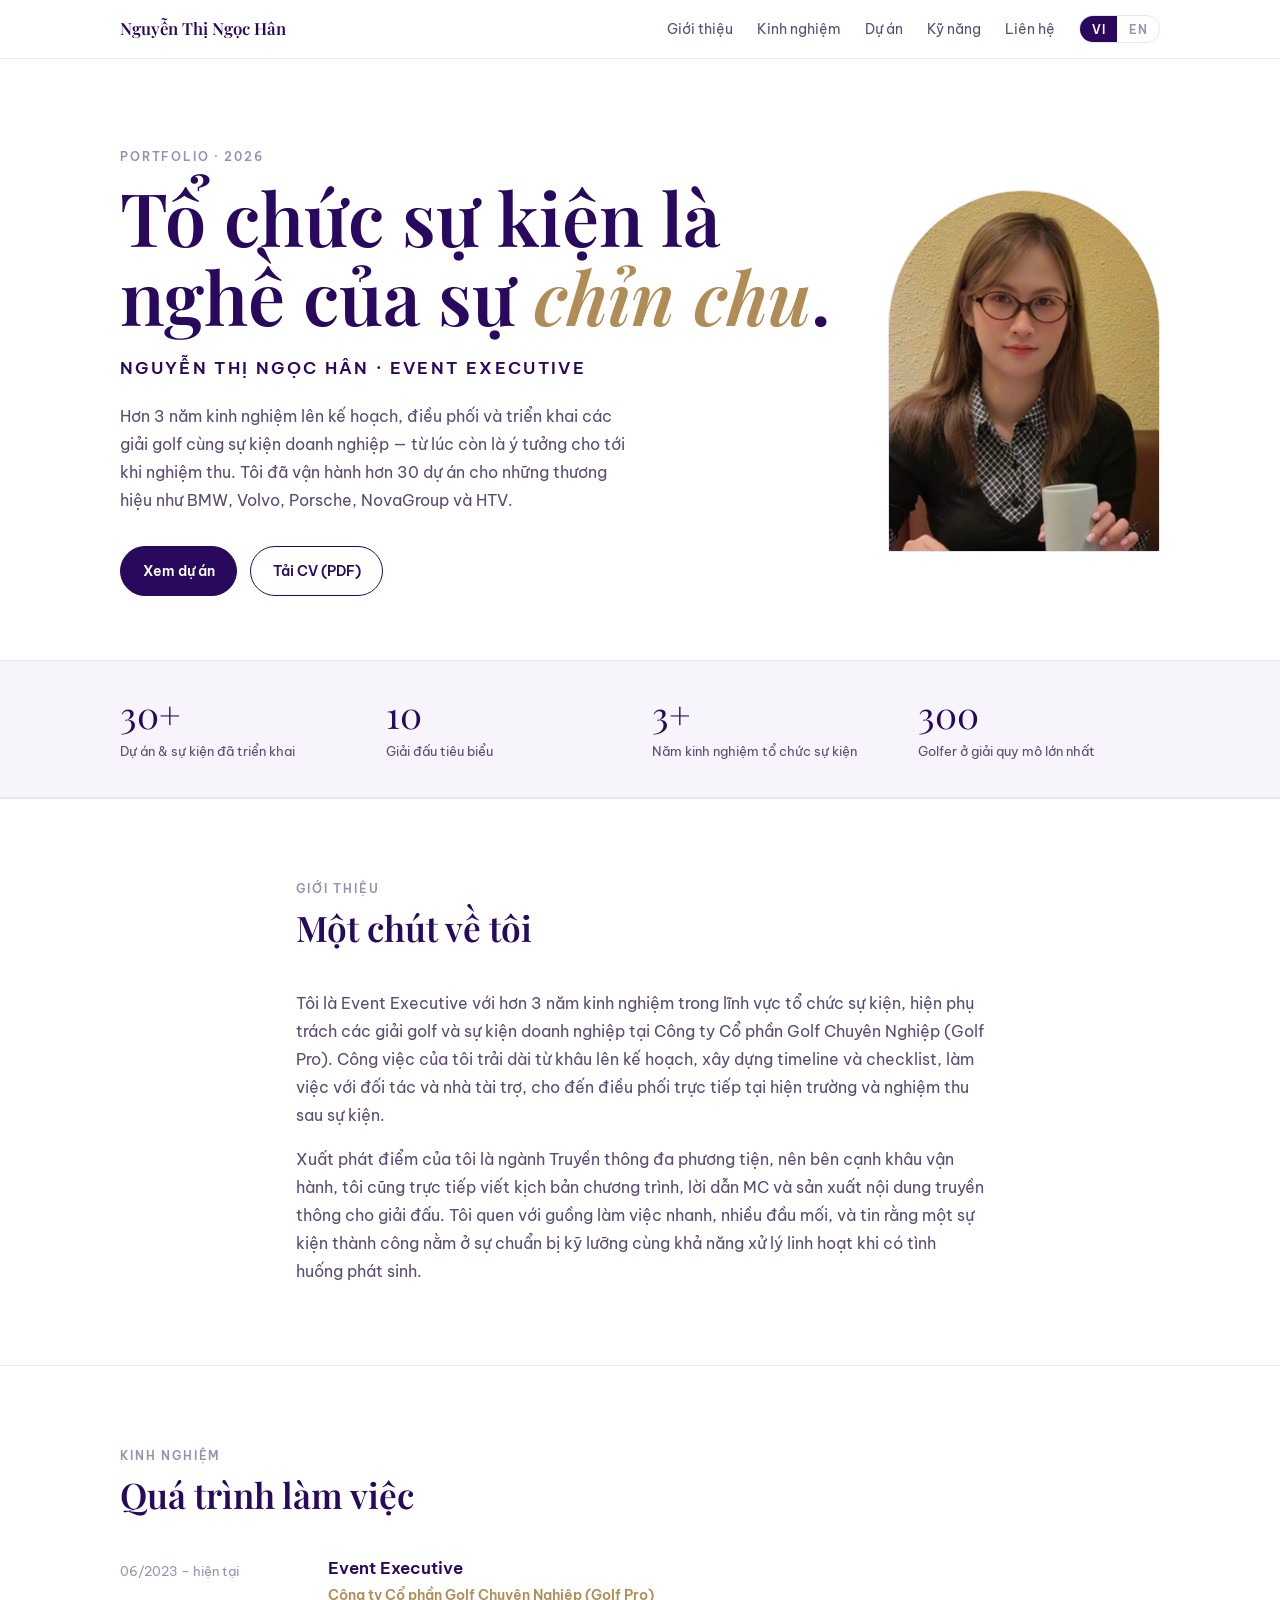
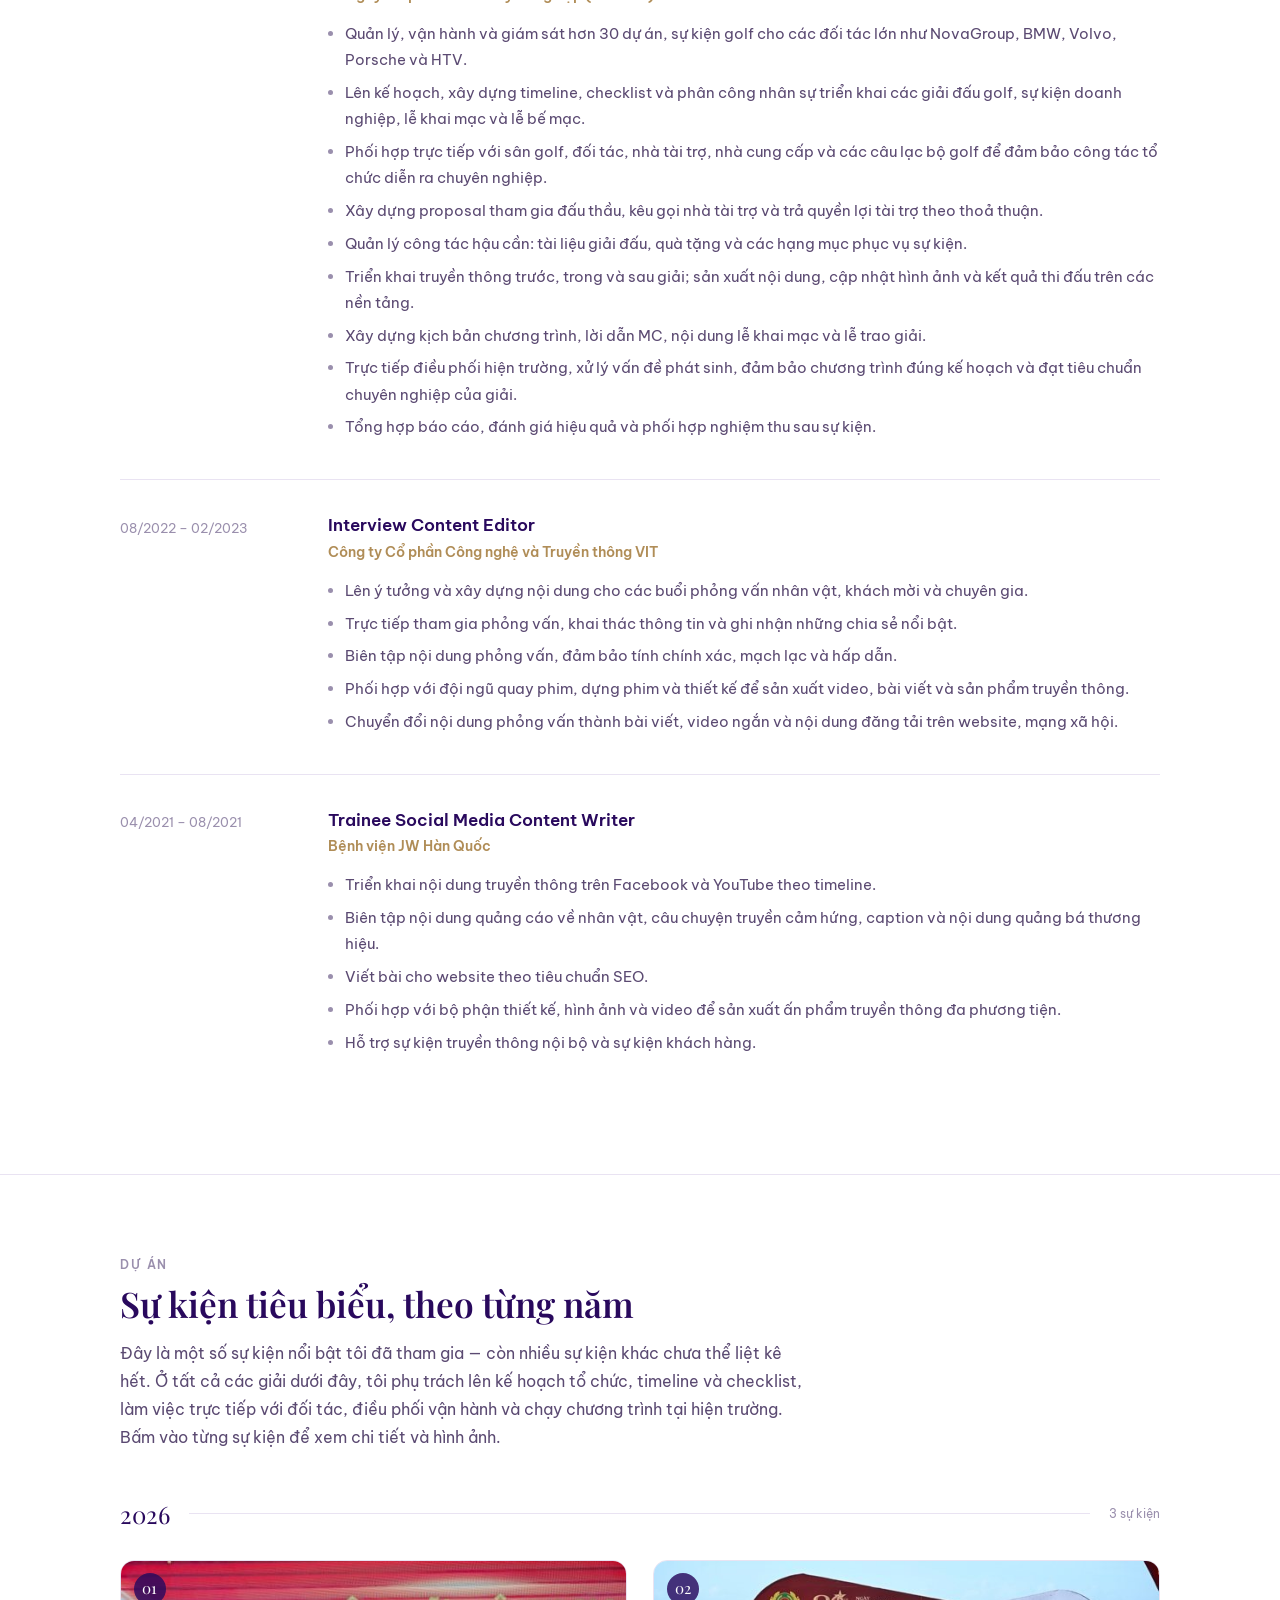
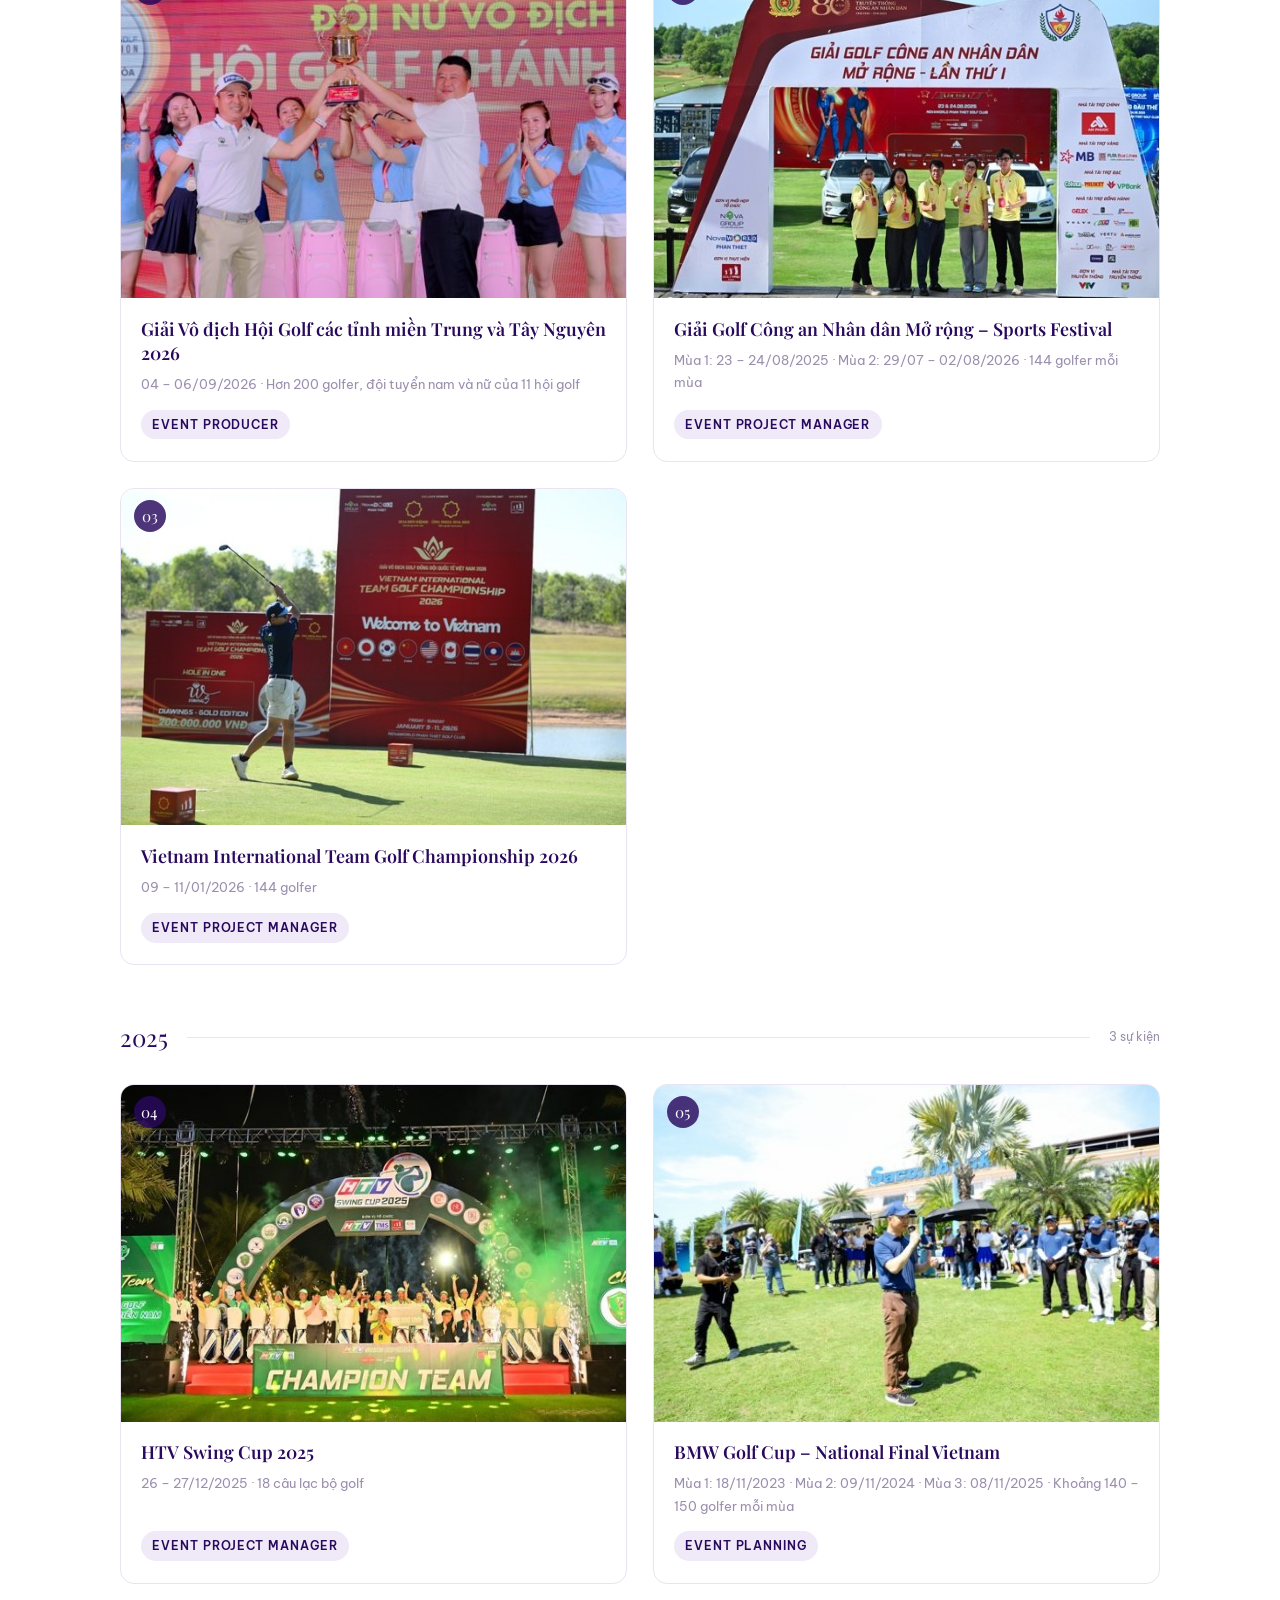
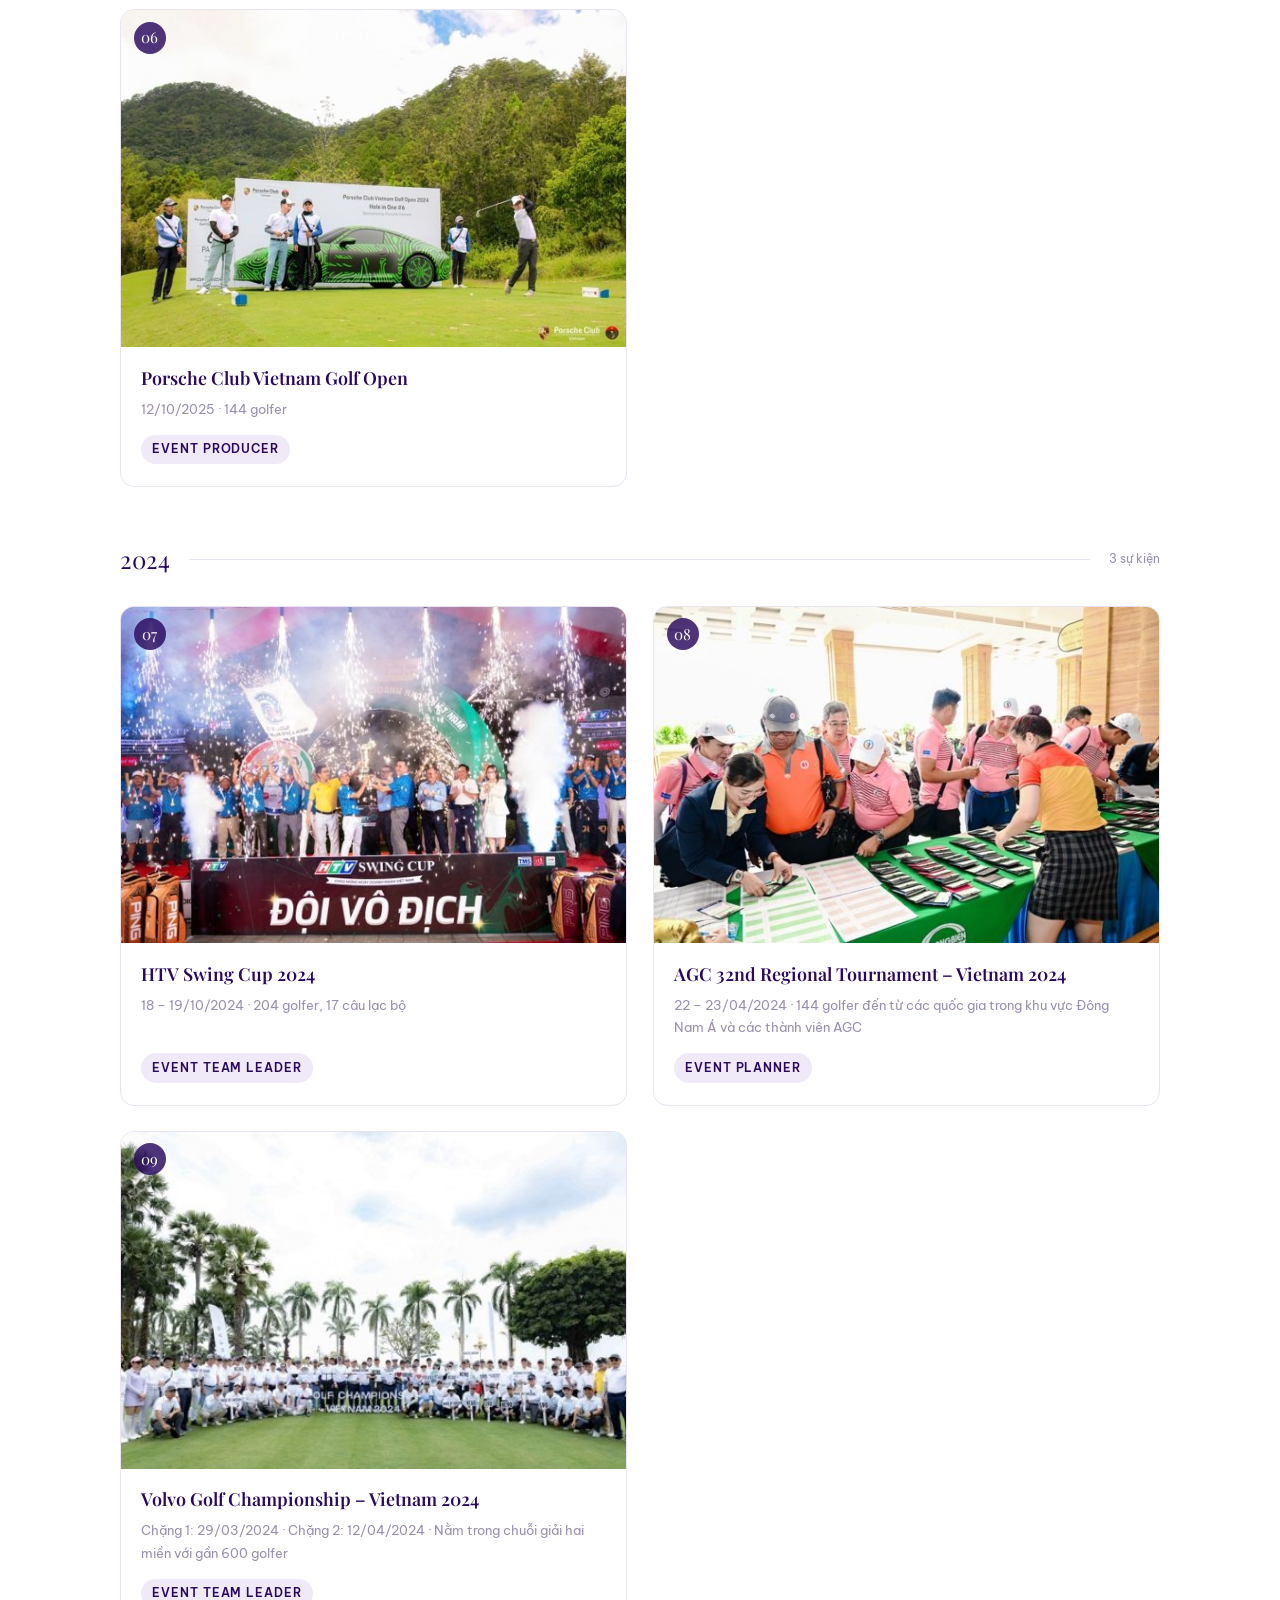
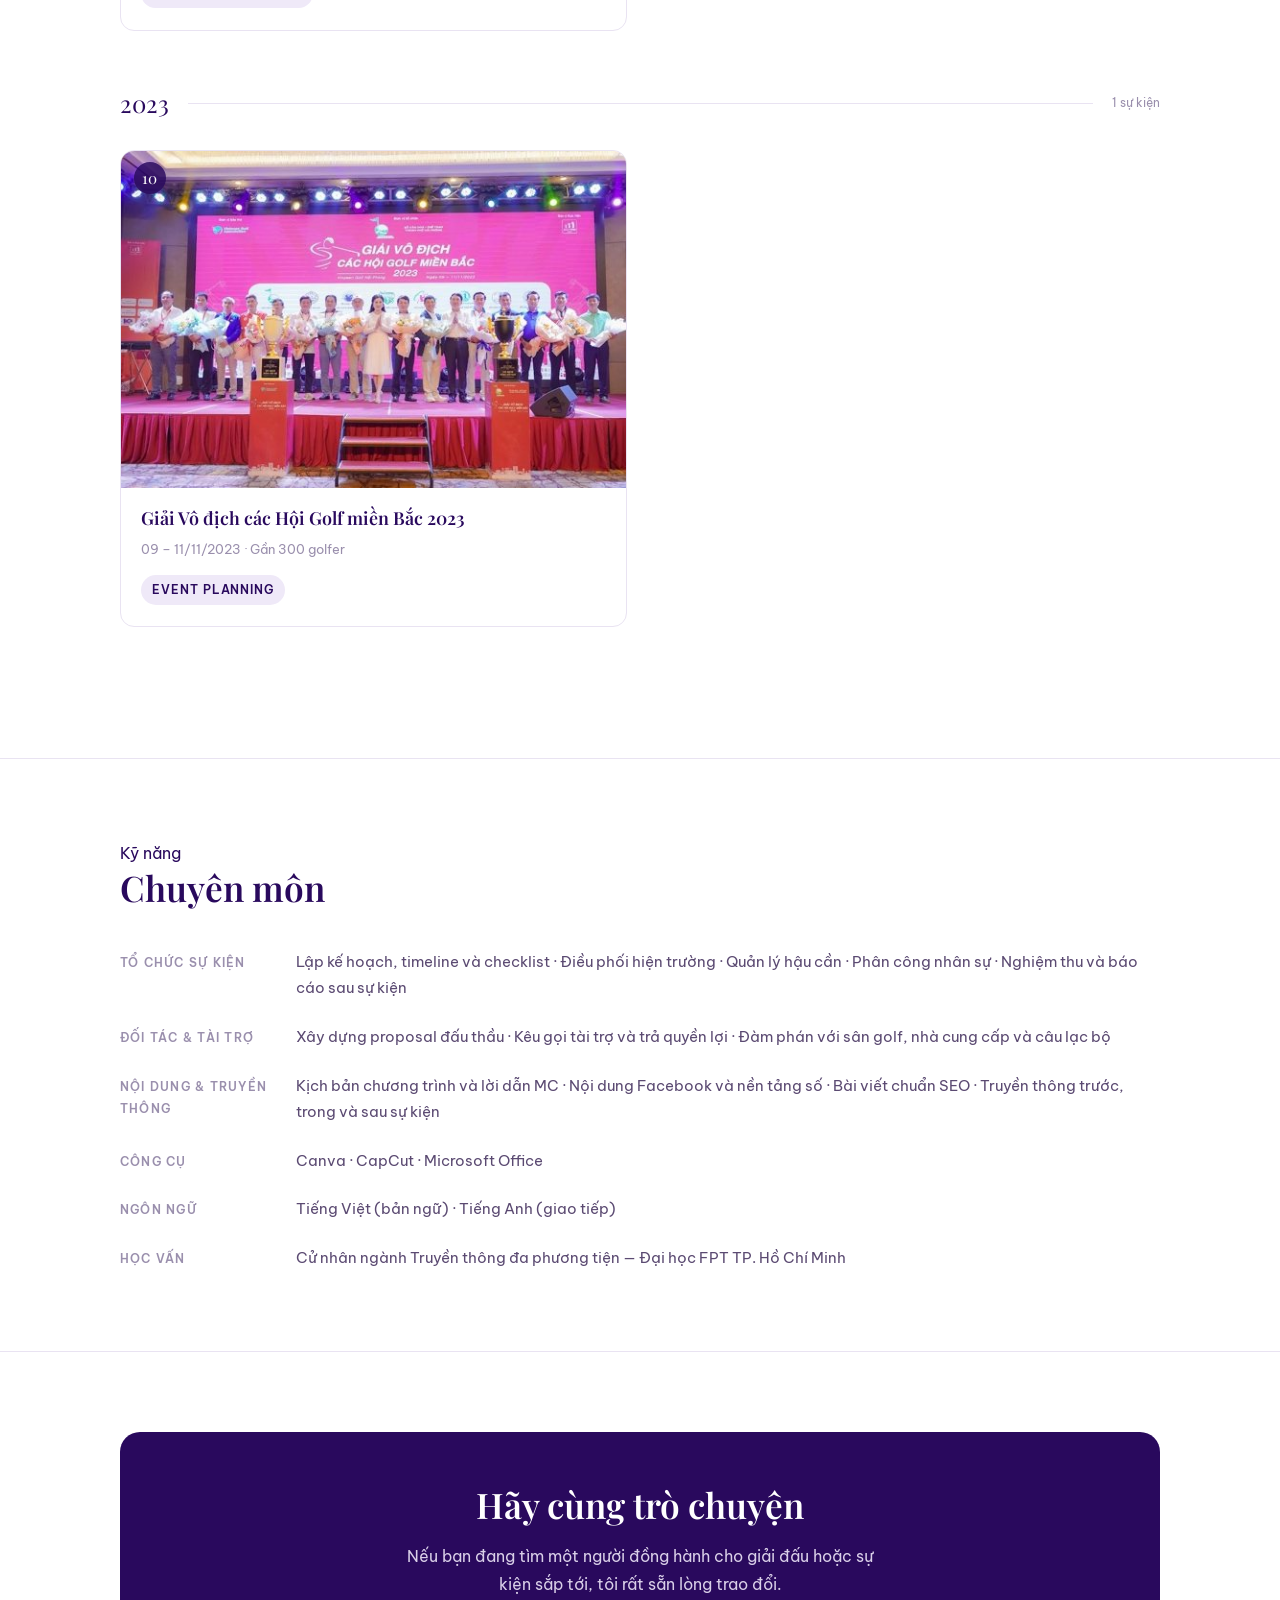
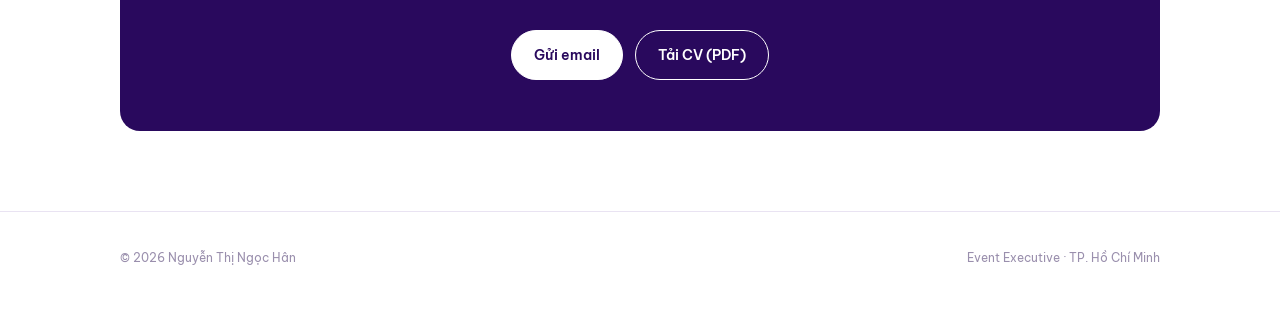
==== index.html @ 5581a959 "Add portfolio" ====
<!DOCTYPE html>
<html lang="vi">
<head>
  <meta charset="UTF-8">
  <meta name="viewport" content="width=device-width, initial-scale=1.0">
  <title>Nguyễn Thị Ngọc Hân — Event Executive</title>
  <meta name="description" content="Portfolio của Nguyễn Thị Ngọc Hân — Event Executive với hơn 3 năm kinh nghiệm tổ chức giải golf và sự kiện doanh nghiệp cho BMW, Volvo, Porsche, NovaGroup và HTV.">
  <link rel="icon" type="image/svg+xml" href="assets/img/favicon.svg">
  <link rel="preconnect" href="https://fonts.googleapis.com">
  <link rel="preconnect" href="https://fonts.gstatic.com" crossorigin>
  <link href="https://fonts.googleapis.com/css2?family=Playfair+Display:ital,wght@0,500;0,600;0,700;1,500&family=Be+Vietnam+Pro:wght@400;500;600&display=swap" rel="stylesheet">
  <link rel="stylesheet" href="assets/css/style.css">
</head>
<body data-title-vi="Nguyễn Thị Ngọc Hân — Event Executive" data-title-en="Nguyễn Thị Ngọc Hân — Event Executive"
      data-desc-vi="Portfolio của Nguyễn Thị Ngọc Hân — Event Executive với hơn 3 năm kinh nghiệm tổ chức giải golf và sự kiện doanh nghiệp cho BMW, Volvo, Porsche, NovaGroup và HTV." data-desc-en="Portfolio of Nguyen Thi Ngoc Han — an Event Executive with 3+ years delivering golf tournaments and corporate events for BMW, Volvo, Porsche, NovaGroup and HTV.">

  <nav class="nav">
    <div class="nav-inner">
      <a class="nav-name" href="index.html">Nguyễn Thị Ngọc Hân</a>
      <div class="nav-right">
        <div class="nav-links">
          <a href="index.html#about" data-vi="Giới thiệu" data-en="About">Giới thiệu</a>
          <a href="index.html#experience" data-vi="Kinh nghiệm" data-en="Experience">Kinh nghiệm</a>
          <a href="index.html#projects" data-vi="Dự án" data-en="Projects">Dự án</a>
          <a href="index.html#skills" data-vi="Kỹ năng" data-en="Skills">Kỹ năng</a>
          <a href="index.html#contact" data-vi="Liên hệ" data-en="Contact">Liên hệ</a>
        </div>
        <div class="lang" role="group" aria-label="Ngôn ngữ / Language">
          <button data-lang="vi" aria-pressed="true">VI</button>
          <button data-lang="en" aria-pressed="false">EN</button>
        </div>
      </div>
    </div>
  </nav>

  <header class="hero">
    <div class="wrap hero-grid">
      <div>
        <p class="kicker reveal" data-vi="Portfolio · 2026" data-en="Portfolio · 2026">Portfolio · 2026</p>
        <h1 class="reveal" data-vi="Tổ chức sự kiện là&lt;br&gt;nghề của sự &lt;em&gt;chỉn chu&lt;/em&gt;." data-en="Events are a craft of&lt;br&gt;relentless &lt;em&gt;precision&lt;/em&gt;.">Tổ chức sự kiện là<br>nghề của sự <em>chỉn chu</em>.</h1>
        <p class="role reveal" data-vi="Nguyễn Thị Ngọc Hân · Event Executive" data-en="Nguyen Thi Ngoc Han · Event Executive">Nguyễn Thị Ngọc Hân · Event Executive</p>
        <p class="intro reveal" data-vi="Hơn 3 năm kinh nghiệm lên kế hoạch, điều phối và triển khai các giải golf cùng sự kiện doanh nghiệp — từ lúc còn là ý tưởng cho tới khi nghiệm thu. Tôi đã vận hành hơn 30 dự án cho những thương hiệu như BMW, Volvo, Porsche, NovaGroup và HTV." data-en="More than three years planning, coordinating and delivering golf tournaments and corporate events — from first concept through to final sign-off. I have run 30+ projects for brands including BMW, Volvo, Porsche, NovaGroup and HTV.">Hơn 3 năm kinh nghiệm lên kế hoạch, điều phối và triển khai các giải golf cùng sự kiện doanh nghiệp — từ lúc còn là ý tưởng cho tới khi nghiệm thu. Tôi đã vận hành hơn 30 dự án cho những thương hiệu như BMW, Volvo, Porsche, NovaGroup và HTV.</p>
        <div class="hero-cta reveal">
          <a class="btn btn-solid" data-vi="Xem dự án" data-en="View projects" href="#projects">Xem dự án</a>
          <a class="btn btn-ghost" data-vi="Tải CV (PDF)" data-en="Download CV (PDF)" href="assets/CV_Nguyen_Thi_Ngoc_Han.pdf">Tải CV (PDF)</a>
        </div>
      </div>
      <div class="portrait reveal">
        <img src="assets/img/portrait.jpg" alt="Nguyễn Thị Ngọc Hân" width="540" height="720">
      </div>
    </div>
  </header>

  <section class="stats">
    <div class="stats-inner">
      <div class="stat">
        <div class="n">30+</div>
        <div class="l" data-vi="Dự án &amp; sự kiện đã triển khai" data-en="Projects &amp; events delivered">Dự án & sự kiện đã triển khai</div>
      </div>
      <div class="stat">
        <div class="n">10</div>
        <div class="l" data-vi="Giải đấu tiêu biểu" data-en="Flagship tournaments">Giải đấu tiêu biểu</div>
      </div>
      <div class="stat">
        <div class="n">3+</div>
        <div class="l" data-vi="Năm kinh nghiệm tổ chức sự kiện" data-en="Years in event management">Năm kinh nghiệm tổ chức sự kiện</div>
      </div>
      <div class="stat">
        <div class="n">300</div>
        <div class="l" data-vi="Golfer ở giải quy mô lớn nhất" data-en="Golfers at the largest tournament">Golfer ở giải quy mô lớn nhất</div>
      </div>
    </div>
  </section>

  <section class="section" id="about">
    <div class="wrap wrap-text">
      <p class="kicker" data-vi="Giới thiệu" data-en="About">Giới thiệu</p>
      <h2 data-vi="Một chút về tôi" data-en="A little about me">Một chút về tôi</h2>
      <p data-vi="Tôi là Event Executive với hơn 3 năm kinh nghiệm trong lĩnh vực tổ chức sự kiện, hiện phụ trách các giải golf và sự kiện doanh nghiệp tại Công ty Cổ phần Golf Chuyên Nghiệp (Golf Pro). Công việc của tôi trải dài từ khâu lên kế hoạch, xây dựng timeline và checklist, làm việc với đối tác và nhà tài trợ, cho đến điều phối trực tiếp tại hiện trường và nghiệm thu sau sự kiện." data-en="I am an Event Executive with over three years in event management, currently responsible for golf tournaments and corporate events at Professional Golf JSC (Golf Pro). My work runs from planning, timelines and checklists, through partner and sponsor management, to hands-on coordination on site and post-event sign-off." style="color:var(--ink-2); margin-bottom:1rem;">Tôi là Event Executive với hơn 3 năm kinh nghiệm trong lĩnh vực tổ chức sự kiện, hiện phụ trách các giải golf và sự kiện doanh nghiệp tại Công ty Cổ phần Golf Chuyên Nghiệp (Golf Pro). Công việc của tôi trải dài từ khâu lên kế hoạch, xây dựng timeline và checklist, làm việc với đối tác và nhà tài trợ, cho đến điều phối trực tiếp tại hiện trường và nghiệm thu sau sự kiện.</p>
      <p data-vi="Xuất phát điểm của tôi là ngành Truyền thông đa phương tiện, nên bên cạnh khâu vận hành, tôi cũng trực tiếp viết kịch bản chương trình, lời dẫn MC và sản xuất nội dung truyền thông cho giải đấu. Tôi quen với guồng làm việc nhanh, nhiều đầu mối, và tin rằng một sự kiện thành công nằm ở sự chuẩn bị kỹ lưỡng cùng khả năng xử lý linh hoạt khi có tình huống phát sinh." data-en="I come from a multimedia communications background, so alongside operations I also write run-of-show scripts and MC cues, and produce the tournament’s communications content. I am used to fast-moving work with many moving parts, and I believe a successful event rests on thorough preparation paired with calm, flexible problem-solving when something changes." style="color:var(--ink-2);">Xuất phát điểm của tôi là ngành Truyền thông đa phương tiện, nên bên cạnh khâu vận hành, tôi cũng trực tiếp viết kịch bản chương trình, lời dẫn MC và sản xuất nội dung truyền thông cho giải đấu. Tôi quen với guồng làm việc nhanh, nhiều đầu mối, và tin rằng một sự kiện thành công nằm ở sự chuẩn bị kỹ lưỡng cùng khả năng xử lý linh hoạt khi có tình huống phát sinh.</p>
    </div>
  </section>

  <section class="section" id="experience">
    <div class="wrap">
      <p class="kicker" data-vi="Kinh nghiệm" data-en="Experience">Kinh nghiệm</p>
      <h2 data-vi="Quá trình làm việc" data-en="Where I have worked">Quá trình làm việc</h2>
      <div class="jobs">
      <div class="job reveal">
        <div class="when" data-vi="06/2023 – hiện tại" data-en="Jun 2023 – Present">06/2023 – hiện tại</div>
        <div>
          <h3 data-vi="Event Executive" data-en="Event Executive">Event Executive</h3>
          <p class="org" data-vi="Công ty Cổ phần Golf Chuyên Nghiệp (Golf Pro)" data-en="Professional Golf JSC (Golf Pro)">Công ty Cổ phần Golf Chuyên Nghiệp (Golf Pro)</p>
          <ul>
      <li data-vi="Quản lý, vận hành và giám sát hơn 30 dự án, sự kiện golf cho các đối tác lớn như NovaGroup, BMW, Volvo, Porsche và HTV." data-en="Managed and supervised 30+ golf projects and events for major partners including NovaGroup, BMW, Volvo, Porsche and HTV.">Quản lý, vận hành và giám sát hơn 30 dự án, sự kiện golf cho các đối tác lớn như NovaGroup, BMW, Volvo, Porsche và HTV.</li>
      <li data-vi="Lên kế hoạch, xây dựng timeline, checklist và phân công nhân sự triển khai các giải đấu golf, sự kiện doanh nghiệp, lễ khai mạc và lễ bế mạc." data-en="Planned tournaments, corporate events and opening/closing ceremonies — building timelines, checklists and crew assignments.">Lên kế hoạch, xây dựng timeline, checklist và phân công nhân sự triển khai các giải đấu golf, sự kiện doanh nghiệp, lễ khai mạc và lễ bế mạc.</li>
      <li data-vi="Phối hợp trực tiếp với sân golf, đối tác, nhà tài trợ, nhà cung cấp và các câu lạc bộ golf để đảm bảo công tác tổ chức diễn ra chuyên nghiệp." data-en="Worked hand in hand with golf courses, partners, sponsors, suppliers and golf clubs to keep delivery professional throughout.">Phối hợp trực tiếp với sân golf, đối tác, nhà tài trợ, nhà cung cấp và các câu lạc bộ golf để đảm bảo công tác tổ chức diễn ra chuyên nghiệp.</li>
      <li data-vi="Xây dựng proposal tham gia đấu thầu, kêu gọi nhà tài trợ và trả quyền lợi tài trợ theo thoả thuận." data-en="Wrote bid proposals, secured sponsors and delivered the agreed sponsorship benefits.">Xây dựng proposal tham gia đấu thầu, kêu gọi nhà tài trợ và trả quyền lợi tài trợ theo thoả thuận.</li>
      <li data-vi="Quản lý công tác hậu cần: tài liệu giải đấu, quà tặng và các hạng mục phục vụ sự kiện." data-en="Ran event logistics: tournament collateral, gifts and all on-site service items.">Quản lý công tác hậu cần: tài liệu giải đấu, quà tặng và các hạng mục phục vụ sự kiện.</li>
      <li data-vi="Triển khai truyền thông trước, trong và sau giải; sản xuất nội dung, cập nhật hình ảnh và kết quả thi đấu trên các nền tảng." data-en="Delivered communications before, during and after each tournament — producing content and publishing photos and results across platforms.">Triển khai truyền thông trước, trong và sau giải; sản xuất nội dung, cập nhật hình ảnh và kết quả thi đấu trên các nền tảng.</li>
      <li data-vi="Xây dựng kịch bản chương trình, lời dẫn MC, nội dung lễ khai mạc và lễ trao giải." data-en="Wrote run-of-show scripts, MC cue sheets and the content for opening and awards ceremonies.">Xây dựng kịch bản chương trình, lời dẫn MC, nội dung lễ khai mạc và lễ trao giải.</li>
      <li data-vi="Trực tiếp điều phối hiện trường, xử lý vấn đề phát sinh, đảm bảo chương trình đúng kế hoạch và đạt tiêu chuẩn chuyên nghiệp của giải." data-en="Coordinated on site, resolved issues as they arose and kept each programme on plan and on standard.">Trực tiếp điều phối hiện trường, xử lý vấn đề phát sinh, đảm bảo chương trình đúng kế hoạch và đạt tiêu chuẩn chuyên nghiệp của giải.</li>
      <li data-vi="Tổng hợp báo cáo, đánh giá hiệu quả và phối hợp nghiệm thu sau sự kiện." data-en="Compiled reports, evaluated performance and handled post-event sign-off.">Tổng hợp báo cáo, đánh giá hiệu quả và phối hợp nghiệm thu sau sự kiện.</li>
    </ul>
        </div>
      </div>
      <div class="job reveal">
        <div class="when" data-vi="08/2022 – 02/2023" data-en="Aug 2022 – Feb 2023">08/2022 – 02/2023</div>
        <div>
          <h3 data-vi="Interview Content Editor" data-en="Interview Content Editor">Interview Content Editor</h3>
          <p class="org" data-vi="Công ty Cổ phần Công nghệ và Truyền thông VIT" data-en="VIT Technology &amp; Media JSC">Công ty Cổ phần Công nghệ và Truyền thông VIT</p>
          <ul>
      <li data-vi="Lên ý tưởng và xây dựng nội dung cho các buổi phỏng vấn nhân vật, khách mời và chuyên gia." data-en="Developed concepts and content for interviews with guests, experts and featured figures.">Lên ý tưởng và xây dựng nội dung cho các buổi phỏng vấn nhân vật, khách mời và chuyên gia.</li>
      <li data-vi="Trực tiếp tham gia phỏng vấn, khai thác thông tin và ghi nhận những chia sẻ nổi bật." data-en="Conducted interviews, drew out the story and captured the strongest material.">Trực tiếp tham gia phỏng vấn, khai thác thông tin và ghi nhận những chia sẻ nổi bật.</li>
      <li data-vi="Biên tập nội dung phỏng vấn, đảm bảo tính chính xác, mạch lạc và hấp dẫn." data-en="Edited interview content for accuracy, flow and engagement.">Biên tập nội dung phỏng vấn, đảm bảo tính chính xác, mạch lạc và hấp dẫn.</li>
      <li data-vi="Phối hợp với đội ngũ quay phim, dựng phim và thiết kế để sản xuất video, bài viết và sản phẩm truyền thông." data-en="Partnered with the film, edit and design teams to produce videos, articles and media assets.">Phối hợp với đội ngũ quay phim, dựng phim và thiết kế để sản xuất video, bài viết và sản phẩm truyền thông.</li>
      <li data-vi="Chuyển đổi nội dung phỏng vấn thành bài viết, video ngắn và nội dung đăng tải trên website, mạng xã hội." data-en="Turned interviews into articles, short-form video and content for the website and social channels.">Chuyển đổi nội dung phỏng vấn thành bài viết, video ngắn và nội dung đăng tải trên website, mạng xã hội.</li>
    </ul>
        </div>
      </div>
      <div class="job reveal">
        <div class="when" data-vi="04/2021 – 08/2021" data-en="Apr 2021 – Aug 2021">04/2021 – 08/2021</div>
        <div>
          <h3 data-vi="Trainee Social Media Content Writer" data-en="Trainee Social Media Content Writer">Trainee Social Media Content Writer</h3>
          <p class="org" data-vi="Bệnh viện JW Hàn Quốc" data-en="JW Korea Hospital">Bệnh viện JW Hàn Quốc</p>
          <ul>
      <li data-vi="Triển khai nội dung truyền thông trên Facebook và YouTube theo timeline." data-en="Published communications content on Facebook and YouTube to schedule.">Triển khai nội dung truyền thông trên Facebook và YouTube theo timeline.</li>
      <li data-vi="Biên tập nội dung quảng cáo về nhân vật, câu chuyện truyền cảm hứng, caption và nội dung quảng bá thương hiệu." data-en="Wrote advertising copy, inspirational stories, captions and brand content.">Biên tập nội dung quảng cáo về nhân vật, câu chuyện truyền cảm hứng, caption và nội dung quảng bá thương hiệu.</li>
      <li data-vi="Viết bài cho website theo tiêu chuẩn SEO." data-en="Produced SEO-standard articles for the website.">Viết bài cho website theo tiêu chuẩn SEO.</li>
      <li data-vi="Phối hợp với bộ phận thiết kế, hình ảnh và video để sản xuất ấn phẩm truyền thông đa phương tiện." data-en="Worked with design, photo and video teams on multimedia publications.">Phối hợp với bộ phận thiết kế, hình ảnh và video để sản xuất ấn phẩm truyền thông đa phương tiện.</li>
      <li data-vi="Hỗ trợ sự kiện truyền thông nội bộ và sự kiện khách hàng." data-en="Supported internal communications events and customer events.">Hỗ trợ sự kiện truyền thông nội bộ và sự kiện khách hàng.</li>
    </ul>
        </div>
      </div>
      </div>
    </div>
  </section>

  <section class="section" id="projects">
    <div class="wrap">
      <p class="kicker" data-vi="Dự án" data-en="Projects">Dự án</p>
      <h2 data-vi="Sự kiện tiêu biểu, theo từng năm" data-en="Selected events, year by year">Sự kiện tiêu biểu, theo từng năm</h2>
      <p data-vi="Đây là một số sự kiện nổi bật tôi đã tham gia — còn nhiều sự kiện khác chưa thể liệt kê hết. Ở tất cả các giải dưới đây, tôi phụ trách lên kế hoạch tổ chức, timeline và checklist, làm việc trực tiếp với đối tác, điều phối vận hành và chạy chương trình tại hiện trường. Bấm vào từng sự kiện để xem chi tiết và hình ảnh." data-en="These are some of the events I am proudest of — there are many more I could not fit here. On every tournament below I was responsible for the organising plan, timeline and checklist, direct partner liaison, operational coordination and running the show on site. Click any event for details and photos." style="color:var(--ink-2); max-width:62ch; margin:-1.6rem 0 2.6rem;">Đây là một số sự kiện nổi bật tôi đã tham gia — còn nhiều sự kiện khác chưa thể liệt kê hết. Ở tất cả các giải dưới đây, tôi phụ trách lên kế hoạch tổ chức, timeline và checklist, làm việc trực tiếp với đối tác, điều phối vận hành và chạy chương trình tại hiện trường. Bấm vào từng sự kiện để xem chi tiết và hình ảnh.</p>
      <div class="year-block reveal">
        <div class="year-head">
          <span class="y">2026</span>
          <span class="rule"></span>
          <span class="c" data-vi="3 sự kiện" data-en="3 events">3 sự kiện</span>
        </div>
        <div class="cards">
        <a class="card" href="projects/hoi-golf-mien-trung-tay-nguyen-2026.html">
          <div class="card-img">
            <span class="card-num">01</span>
            <img src="assets/img/events/hoi-golf-mien-trung-tay-nguyen-2026/01.jpg" alt="Giải Vô địch Hội Golf các tỉnh miền Trung và Tây Nguyên 2026" loading="lazy" width="1200" height="800">
          </div>
          <div class="card-body">
            <h3 data-vi="Giải Vô địch Hội Golf các tỉnh miền Trung và Tây Nguyên 2026" data-en="Central &amp; Central Highlands Golf Association Championship 2026">Giải Vô địch Hội Golf các tỉnh miền Trung và Tây Nguyên 2026</h3>
            <p class="card-meta" data-vi="04 – 06/09/2026 · Hơn 200 golfer, đội tuyển nam và nữ của 11 hội golf" data-en="4 – 6 Sep 2026 · 200+ golfers, men’s and women’s teams from 11 associations">04 – 06/09/2026 · Hơn 200 golfer, đội tuyển nam và nữ của 11 hội golf</p>
            <span class="card-role" data-vi="Event Producer" data-en="Event Producer">Event Producer</span>
          </div>
        </a>
        <a class="card" href="projects/cand-sports-festival.html">
          <div class="card-img">
            <span class="card-num">02</span>
            <img src="assets/img/events/cand-sports-festival/01.jpg" alt="Giải Golf Công an Nhân dân Mở rộng – Sports Festival" loading="lazy" width="1200" height="800">
          </div>
          <div class="card-body">
            <h3 data-vi="Giải Golf Công an Nhân dân Mở rộng – Sports Festival" data-en="People’s Public Security Open Golf Tournament – Sports Festival">Giải Golf Công an Nhân dân Mở rộng – Sports Festival</h3>
            <p class="card-meta" data-vi="Mùa 1: 23 – 24/08/2025 · Mùa 2: 29/07 – 02/08/2026 · 144 golfer mỗi mùa" data-en="Edition 1: 23 – 24 Aug 2025 · Edition 2: 29 Jul – 2 Aug 2026 · 144 golfers per edition">Mùa 1: 23 – 24/08/2025 · Mùa 2: 29/07 – 02/08/2026 · 144 golfer mỗi mùa</p>
            <span class="card-role" data-vi="Event Project Manager" data-en="Event Project Manager">Event Project Manager</span>
          </div>
        </a>
        <a class="card" href="projects/vn-international-team-2026.html">
          <div class="card-img">
            <span class="card-num">03</span>
            <img src="assets/img/events/vn-international-team-2026/01.jpg" alt="Vietnam International Team Golf Championship 2026" loading="lazy" width="1200" height="800">
          </div>
          <div class="card-body">
            <h3 data-vi="Vietnam International Team Golf Championship 2026" data-en="Vietnam International Team Golf Championship 2026">Vietnam International Team Golf Championship 2026</h3>
            <p class="card-meta" data-vi="09 – 11/01/2026 · 144 golfer" data-en="9 – 11 Jan 2026 · 144 golfers">09 – 11/01/2026 · 144 golfer</p>
            <span class="card-role" data-vi="Event Project Manager" data-en="Event Project Manager">Event Project Manager</span>
          </div>
        </a>
        </div>
      </div>
      <div class="year-block reveal">
        <div class="year-head">
          <span class="y">2025</span>
          <span class="rule"></span>
          <span class="c" data-vi="3 sự kiện" data-en="3 events">3 sự kiện</span>
        </div>
        <div class="cards">
        <a class="card" href="projects/htv-swing-cup-2025.html">
          <div class="card-img">
            <span class="card-num">04</span>
            <img src="assets/img/events/htv-swing-cup-2025/01.jpg" alt="HTV Swing Cup 2025" loading="lazy" width="1200" height="800">
          </div>
          <div class="card-body">
            <h3 data-vi="HTV Swing Cup 2025" data-en="HTV Swing Cup 2025">HTV Swing Cup 2025</h3>
            <p class="card-meta" data-vi="26 – 27/12/2025 · 18 câu lạc bộ golf" data-en="26 – 27 Dec 2025 · 18 golf clubs">26 – 27/12/2025 · 18 câu lạc bộ golf</p>
            <span class="card-role" data-vi="Event Project Manager" data-en="Event Project Manager">Event Project Manager</span>
          </div>
        </a>
        <a class="card" href="projects/bmw-golf-cup.html">
          <div class="card-img">
            <span class="card-num">05</span>
            <img src="assets/img/events/bmw-golf-cup/01.jpg" alt="BMW Golf Cup – National Final Vietnam" loading="lazy" width="1200" height="800">
          </div>
          <div class="card-body">
            <h3 data-vi="BMW Golf Cup – National Final Vietnam" data-en="BMW Golf Cup – National Final Vietnam">BMW Golf Cup – National Final Vietnam</h3>
            <p class="card-meta" data-vi="Mùa 1: 18/11/2023 · Mùa 2: 09/11/2024 · Mùa 3: 08/11/2025 · Khoảng 140 – 150 golfer mỗi mùa" data-en="Edition 1: 18 Nov 2023 · Edition 2: 9 Nov 2024 · Edition 3: 8 Nov 2025 · Approximately 140 – 150 golfers per edition">Mùa 1: 18/11/2023 · Mùa 2: 09/11/2024 · Mùa 3: 08/11/2025 · Khoảng 140 – 150 golfer mỗi mùa</p>
            <span class="card-role" data-vi="Event Planning" data-en="Event Planning">Event Planning</span>
          </div>
        </a>
        <a class="card" href="projects/porsche-club-golf-open.html">
          <div class="card-img">
            <span class="card-num">06</span>
            <img src="assets/img/events/porsche-club-golf-open/01.jpg" alt="Porsche Club Vietnam Golf Open" loading="lazy" width="1200" height="800">
          </div>
          <div class="card-body">
            <h3 data-vi="Porsche Club Vietnam Golf Open" data-en="Porsche Club Vietnam Golf Open">Porsche Club Vietnam Golf Open</h3>
            <p class="card-meta" data-vi="12/10/2025 · 144 golfer" data-en="12 Oct 2025 · 144 golfers">12/10/2025 · 144 golfer</p>
            <span class="card-role" data-vi="Event Producer" data-en="Event Producer">Event Producer</span>
          </div>
        </a>
        </div>
      </div>
      <div class="year-block reveal">
        <div class="year-head">
          <span class="y">2024</span>
          <span class="rule"></span>
          <span class="c" data-vi="3 sự kiện" data-en="3 events">3 sự kiện</span>
        </div>
        <div class="cards">
        <a class="card" href="projects/htv-swing-cup-2024.html">
          <div class="card-img">
            <span class="card-num">07</span>
            <img src="assets/img/events/htv-swing-cup-2024/01.jpg" alt="HTV Swing Cup 2024" loading="lazy" width="1200" height="800">
          </div>
          <div class="card-body">
            <h3 data-vi="HTV Swing Cup 2024" data-en="HTV Swing Cup 2024">HTV Swing Cup 2024</h3>
            <p class="card-meta" data-vi="18 – 19/10/2024 · 204 golfer, 17 câu lạc bộ" data-en="18 – 19 Oct 2024 · 204 golfers from 17 clubs">18 – 19/10/2024 · 204 golfer, 17 câu lạc bộ</p>
            <span class="card-role" data-vi="Event Team Leader" data-en="Event Team Leader">Event Team Leader</span>
          </div>
        </a>
        <a class="card" href="projects/agc-regional-2024.html">
          <div class="card-img">
            <span class="card-num">08</span>
            <img src="assets/img/events/agc-regional-2024/01.jpg" alt="AGC 32nd Regional Tournament – Vietnam 2024" loading="lazy" width="1200" height="800">
          </div>
          <div class="card-body">
            <h3 data-vi="AGC 32nd Regional Tournament – Vietnam 2024" data-en="AGC 32nd Regional Tournament – Vietnam 2024">AGC 32nd Regional Tournament – Vietnam 2024</h3>
            <p class="card-meta" data-vi="22 – 23/04/2024 · 144 golfer đến từ các quốc gia trong khu vực Đông Nam Á và các thành viên AGC" data-en="22 – 23 Apr 2024 · 144 golfers from Southeast Asian countries and AGC members">22 – 23/04/2024 · 144 golfer đến từ các quốc gia trong khu vực Đông Nam Á và các thành viên AGC</p>
            <span class="card-role" data-vi="Event Planner" data-en="Event Planner">Event Planner</span>
          </div>
        </a>
        <a class="card" href="projects/volvo-golf-championship.html">
          <div class="card-img">
            <span class="card-num">09</span>
            <img src="assets/img/events/volvo-golf-championship/01.jpg" alt="Volvo Golf Championship – Vietnam 2024" loading="lazy" width="1200" height="800">
          </div>
          <div class="card-body">
            <h3 data-vi="Volvo Golf Championship – Vietnam 2024" data-en="Volvo Golf Championship – Vietnam 2024">Volvo Golf Championship – Vietnam 2024</h3>
            <p class="card-meta" data-vi="Chặng 1: 29/03/2024 · Chặng 2: 12/04/2024 · Nằm trong chuỗi giải hai miền với gần 600 golfer" data-en="Leg 1: 29 Mar 2024 · Leg 2: 12 Apr 2024 · Part of a two-region series with nearly 600 golfers">Chặng 1: 29/03/2024 · Chặng 2: 12/04/2024 · Nằm trong chuỗi giải hai miền với gần 600 golfer</p>
            <span class="card-role" data-vi="Event Team Leader" data-en="Event Team Leader">Event Team Leader</span>
          </div>
        </a>
        </div>
      </div>
      <div class="year-block reveal">
        <div class="year-head">
          <span class="y">2023</span>
          <span class="rule"></span>
          <span class="c" data-vi="1 sự kiện" data-en="1 event">1 sự kiện</span>
        </div>
        <div class="cards">
        <a class="card" href="projects/vo-dich-hoi-golf-mien-bac.html">
          <div class="card-img">
            <span class="card-num">10</span>
            <img src="assets/img/events/vo-dich-hoi-golf-mien-bac/01.jpg" alt="Giải Vô địch các Hội Golf miền Bắc 2023" loading="lazy" width="1200" height="800">
          </div>
          <div class="card-body">
            <h3 data-vi="Giải Vô địch các Hội Golf miền Bắc 2023" data-en="Northern Golf Associations Championship 2023">Giải Vô địch các Hội Golf miền Bắc 2023</h3>
            <p class="card-meta" data-vi="09 – 11/11/2023 · Gần 300 golfer" data-en="9 – 11 Nov 2023 · Nearly 300 golfers">09 – 11/11/2023 · Gần 300 golfer</p>
            <span class="card-role" data-vi="Event Planning" data-en="Event Planning">Event Planning</span>
          </div>
        </a>
        </div>
      </div>
    </div>
  </section>

  <section class="section" id="skills">
    <div class="wrap">
      <p data-vi="Kỹ năng" data-en="Skills">Kỹ năng</p>
      <h2 data-vi="Chuyên môn" data-en="What I do">Chuyên môn</h2>
      <div class="skill-grid" style="grid-template-columns:1fr;">
        <div class="skill-row reveal">
          <div class="k" data-vi="Tổ chức sự kiện" data-en="Event management">Tổ chức sự kiện</div>
          <div class="v" data-vi="Lập kế hoạch, timeline và checklist · Điều phối hiện trường · Quản lý hậu cần · Phân công nhân sự · Nghiệm thu và báo cáo sau sự kiện" data-en="Planning, timelines and checklists · On-site coordination · Logistics management · Crew assignment · Post-event sign-off and reporting">Lập kế hoạch, timeline và checklist · Điều phối hiện trường · Quản lý hậu cần · Phân công nhân sự · Nghiệm thu và báo cáo sau sự kiện</div>
        </div>
        <div class="skill-row reveal">
          <div class="k" data-vi="Đối tác &amp; tài trợ" data-en="Partnerships &amp; sponsorship">Đối tác & tài trợ</div>
          <div class="v" data-vi="Xây dựng proposal đấu thầu · Kêu gọi tài trợ và trả quyền lợi · Đàm phán với sân golf, nhà cung cấp và câu lạc bộ" data-en="Bid proposals · Sponsor acquisition and benefit delivery · Negotiation with courses, suppliers and clubs">Xây dựng proposal đấu thầu · Kêu gọi tài trợ và trả quyền lợi · Đàm phán với sân golf, nhà cung cấp và câu lạc bộ</div>
        </div>
        <div class="skill-row reveal">
          <div class="k" data-vi="Nội dung &amp; truyền thông" data-en="Content &amp; communications">Nội dung & truyền thông</div>
          <div class="v" data-vi="Kịch bản chương trình và lời dẫn MC · Nội dung Facebook và nền tảng số · Bài viết chuẩn SEO · Truyền thông trước, trong và sau sự kiện" data-en="Run-of-show and MC scripts · Facebook and digital content · SEO writing · Pre-, live- and post-event communications">Kịch bản chương trình và lời dẫn MC · Nội dung Facebook và nền tảng số · Bài viết chuẩn SEO · Truyền thông trước, trong và sau sự kiện</div>
        </div>
        <div class="skill-row reveal">
          <div class="k" data-vi="Công cụ" data-en="Tools">Công cụ</div>
          <div class="v" data-vi="Canva · CapCut · Microsoft Office" data-en="Canva · CapCut · Microsoft Office">Canva · CapCut · Microsoft Office</div>
        </div>
        <div class="skill-row reveal">
          <div class="k" data-vi="Ngôn ngữ" data-en="Languages">Ngôn ngữ</div>
          <div class="v" data-vi="Tiếng Việt (bản ngữ) · Tiếng Anh (giao tiếp)" data-en="Vietnamese (native) · English (working proficiency)">Tiếng Việt (bản ngữ) · Tiếng Anh (giao tiếp)</div>
        </div>
        <div class="skill-row reveal">
          <div class="k" data-vi="Học vấn" data-en="Education">Học vấn</div>
          <div class="v" data-vi="Cử nhân ngành Truyền thông đa phương tiện — Đại học FPT TP. Hồ Chí Minh" data-en="Bachelor of Multimedia Communications — FPT University, Ho Chi Minh City">Cử nhân ngành Truyền thông đa phương tiện — Đại học FPT TP. Hồ Chí Minh</div>
        </div>
      </div>
    </div>
  </section>

  <section class="section" id="contact">
    <div class="wrap">
      <div class="contact-card reveal">
        <h2 data-vi="Hãy cùng trò chuyện" data-en="Let’s talk">Hãy cùng trò chuyện</h2>
        <p data-vi="Nếu bạn đang tìm một người đồng hành cho giải đấu hoặc sự kiện sắp tới, tôi rất sẵn lòng trao đổi." data-en="If you are looking for someone to take on your next tournament or event, I would love to hear from you.">Nếu bạn đang tìm một người đồng hành cho giải đấu hoặc sự kiện sắp tới, tôi rất sẵn lòng trao đổi.</p>
        <div class="contact-actions">
          <a class="btn btn-solid" data-vi="Gửi email" data-en="Send an email" href="mailto:nguyenthingochan1603@gmail.com">Gửi email</a>
          <a class="btn btn-ghost" data-vi="Tải CV (PDF)" data-en="Download CV (PDF)" href="assets/CV_Nguyen_Thi_Ngoc_Han.pdf">Tải CV (PDF)</a>
        </div>
      </div>
    </div>
  </section>

  <footer class="footer">
    <div class="wrap">
      <p>© <span id="year">2026</span> Nguyễn Thị Ngọc Hân</p>
      <p data-vi="Event Executive · TP. Hồ Chí Minh" data-en="Event Executive · Ho Chi Minh City">Event Executive · TP. Hồ Chí Minh</p>
    </div>
  </footer>

  <script src="assets/js/main.js"></script>
</body>
</html>
---- assets/css/style.css ----
/* =============================================================
   Nguyễn Thị Ngọc Hân — Event Executive Portfolio
   HTML + CSS thuần, không cần build. Mọi thứ về giao diện nằm ở file này.
   Bảng màu: tím đậm #29095D trên nền trắng (lấy từ CV của bạn).
   Chữ: Playfair Display (tiêu đề) · Be Vietnam Pro (nội dung)
   ============================================================= */

:root {
  --bg:      #ffffff;
  --ink:     #29095d;   /* tím chủ đạo */
  --ink-2:   #5b4a72;   /* chữ phụ */
  --ink-3:   #9a8fad;   /* chữ mờ / meta */
  --line:    #e9e3f2;   /* đường kẻ mảnh */
  --tint:    #f7f4fc;   /* nền tím rất nhạt */
  --tint-2:  #efe9f8;
  --gold:    #b08d57;   /* điểm nhấn ấm, dùng rất tiết chế */

  --display: "Playfair Display", Georgia, serif;
  --body:    "Be Vietnam Pro", system-ui, -apple-system, sans-serif;

  --w: 68rem;      /* khung nội dung rộng */
  --w-text: 46rem; /* khung chữ hẹp, dễ đọc */
  --pad: 1.5rem;
}

* { box-sizing: border-box; margin: 0; padding: 0; }

html { scroll-behavior: smooth; }
@media (prefers-reduced-motion: reduce) { html { scroll-behavior: auto; } }

body {
  background: var(--bg);
  color: var(--ink);
  font-family: var(--body);
  font-size: 1rem;
  line-height: 1.75;          /* thoáng để dấu tiếng Việt không bị chạm nhau */
  -webkit-font-smoothing: antialiased;
}

.wrap { max-width: var(--w); margin: 0 auto; padding: 0 var(--pad); }
.wrap-text { max-width: var(--w-text); }

a { color: inherit; text-decoration: none; }
p a, li a, .link {
  text-decoration: underline; text-underline-offset: 3px;
  text-decoration-color: var(--ink-3);
  transition: text-decoration-color .15s ease;
}
p a:hover, li a:hover, .link:hover { text-decoration-color: var(--ink); }

:focus-visible { outline: 2px solid var(--ink); outline-offset: 3px; border-radius: 3px; }
::selection { background: var(--ink); color: #fff; }

img { max-width: 100%; height: auto; display: block; }

h1, h2, h3 { font-family: var(--display); font-weight: 600; line-height: 1.22; }

.kicker {
  font-size: .72rem; font-weight: 600;
  letter-spacing: .16em; text-transform: uppercase;
  color: var(--ink-3);
}
.meta { font-size: .8rem; color: var(--ink-3); letter-spacing: .02em; }

/* ---------- thanh điều hướng ---------- */
.nav {
  position: sticky; top: 0; z-index: 50;
  background: rgba(255,255,255,.92);
  backdrop-filter: saturate(140%) blur(10px);
  border-bottom: 1px solid var(--line);
}
.nav-inner {
  max-width: var(--w); margin: 0 auto; padding: .9rem var(--pad);
  display: flex; align-items: center; justify-content: space-between; gap: 1rem;
}
.nav-name { font-family: var(--display); font-weight: 600; font-size: 1.05rem; white-space: nowrap; }
.nav-right { display: flex; align-items: center; gap: 1.5rem; }
.nav-links { display: flex; gap: 1.5rem; }
.nav-links a { font-size: .875rem; color: var(--ink-2); transition: color .15s ease; }
.nav-links a:hover { color: var(--ink); }

/* nút chuyển ngôn ngữ */
.lang {
  display: inline-flex; border: 1px solid var(--line);
  border-radius: 999px; overflow: hidden; background: #fff;
}
.lang button {
  font-family: var(--body); font-size: .72rem; font-weight: 600;
  letter-spacing: .08em; padding: .34rem .72rem;
  background: none; border: 0; color: var(--ink-3); cursor: pointer;
  transition: background .15s ease, color .15s ease;
}
.lang button[aria-pressed="true"] { background: var(--ink); color: #fff; }

/* ---------- hero ---------- */
.hero { padding: 5.5rem 0 4rem; }
.hero-grid {
  display: grid; grid-template-columns: 1fr 17rem; gap: 3.5rem; align-items: center;
}
.hero h1 {
  font-size: clamp(2.7rem, 6.5vw, 4.6rem);
  line-height: 1.08; margin: .6rem 0 1.1rem;
}
.hero h1 em { font-style: italic; color: var(--gold); }
.hero .role {
  font-size: 1.05rem; font-weight: 600; color: var(--ink);
  letter-spacing: .14em; text-transform: uppercase;
}
.hero .intro { color: var(--ink-2); margin-top: 1.2rem; max-width: 46ch; }
.hero-cta { margin-top: 2rem; display: flex; gap: .8rem; flex-wrap: wrap; }

.btn {
  display: inline-block; font-size: .875rem; font-weight: 600;
  padding: .72rem 1.35rem; border-radius: 999px;
  border: 1px solid var(--ink); transition: all .15s ease;
}
.btn-solid { background: var(--ink); color: #fff; }
.btn-solid:hover { background: #3d1480; border-color: #3d1480; }
.btn-ghost { color: var(--ink); }
.btn-ghost:hover { background: var(--tint); }

/* ảnh chân dung trong khung vòm */
.portrait {
  border-radius: 999px 999px 14px 14px;
  overflow: hidden; border: 1px solid var(--line);
  background: var(--tint);
}
.portrait img { width: 100%; aspect-ratio: 3/4; object-fit: cover; }

/* ---------- dải số liệu ---------- */
.stats {
  border-top: 1px solid var(--line); border-bottom: 1px solid var(--line);
  background: var(--tint);
}
.stats-inner {
  max-width: var(--w); margin: 0 auto; padding: 2.2rem var(--pad);
  display: grid; grid-template-columns: repeat(4, 1fr); gap: 1.5rem;
}
.stat .n { font-family: var(--display); font-size: 2.3rem; line-height: 1; color: var(--ink); }
.stat .l { font-size: .8rem; color: var(--ink-2); margin-top: .45rem; }

/* ---------- khối section ---------- */
.section { padding: 5rem 0; border-top: 1px solid var(--line); }
.section:first-of-type { border-top: 0; }
.section > .wrap > .kicker { margin-bottom: .5rem; }
.section h2 { font-size: clamp(1.7rem, 3.2vw, 2.2rem); margin-bottom: 2.4rem; }

/* ---------- kinh nghiệm ---------- */
.job { display: grid; grid-template-columns: 11rem 1fr; gap: 2rem; padding: 2rem 0; border-top: 1px solid var(--line); }
.jobs .job:first-child { border-top: 0; padding-top: 0; }
.job .when { font-size: .82rem; color: var(--ink-3); padding-top: .3rem; }
.job h3 { font-family: var(--body); font-weight: 600; font-size: 1.06rem; line-height: 1.5; }
.job .org { color: var(--gold); font-size: .9rem; font-weight: 600; margin-top: .15rem; }
.job ul { margin: .8rem 0 0 1.05rem; color: var(--ink-2); font-size: .94rem; }
.job li { margin-bottom: .4rem; }
.job li::marker { color: var(--ink-3); }

/* ---------- danh sách dự án ---------- */
.year-block { margin-bottom: 3.2rem; }
.year-head {
  display: flex; align-items: center; gap: 1.2rem;
  margin-bottom: 1.6rem;
}
.year-head .y { font-family: var(--display); font-size: 1.5rem; color: var(--ink); }
.year-head .rule { flex: 1; height: 1px; background: var(--line); }
.year-head .c { font-size: .78rem; color: var(--ink-3); }

.cards { display: grid; grid-template-columns: repeat(2, 1fr); gap: 1.6rem; }
.card {
  display: flex; flex-direction: column;
  border: 1px solid var(--line); border-radius: 14px;
  overflow: hidden; background: #fff;
  transition: border-color .18s ease, transform .18s ease, box-shadow .18s ease;
}
.card:hover {
  border-color: var(--ink); transform: translateY(-3px);
  box-shadow: 0 14px 34px -22px rgba(41,9,93,.5);
}
.card-img { position: relative; background: var(--tint); overflow: hidden; }
.card-img img { width: 100%; aspect-ratio: 3/2; object-fit: cover; transition: transform .4s ease; }
.card:hover .card-img img { transform: scale(1.04); }
.card-num {
  position: absolute; top: .7rem; left: .8rem;
  font-family: var(--display); font-size: .95rem; color: #fff;
  background: rgba(41,9,93,.82); border-radius: 999px;
  width: 2rem; height: 2rem; display: grid; place-items: center;
}
.card-body { padding: 1.15rem 1.25rem 1.35rem; display: flex; flex-direction: column; flex: 1; }
.card h3 { font-size: 1.12rem; line-height: 1.35; }
.card .card-meta { margin-top: .5rem; margin-bottom: .9rem; font-size: .8rem; color: var(--ink-3); }
.card .card-role {
  align-self: flex-start; margin-top: auto;
  font-size: .72rem; font-weight: 600; letter-spacing: .08em; text-transform: uppercase;
  color: var(--ink); background: var(--tint-2);
  padding: .3rem .7rem; border-radius: 999px;
}

/* ---------- kỹ năng ---------- */
.skill-grid { display: grid; grid-template-columns: repeat(2, 1fr); gap: 1.4rem 2.5rem; }
.skill-row { display: grid; grid-template-columns: 10rem 1fr; gap: 1rem; align-items: start; }
.skill-row .k { font-size: .78rem; font-weight: 600; letter-spacing: .1em; text-transform: uppercase; color: var(--ink-3); padding-top: .2rem; }
.skill-row .v { color: var(--ink-2); font-size: .94rem; }

/* ---------- liên hệ ---------- */
.contact-card {
  background: var(--ink); color: #fff; border-radius: 20px;
  padding: 3.2rem 2.6rem; text-align: center;
}
.contact-card h2 { color: #fff; margin-bottom: 1rem; }
.contact-card p { color: #d9cfe8; max-width: 44ch; margin: 0 auto 2rem; }
.contact-card .btn { border-color: #fff; }
.contact-card .btn-solid { background: #fff; color: var(--ink); }
.contact-card .btn-solid:hover { background: #ece5f6; }
.contact-card .btn-ghost { color: #fff; }
.contact-card .btn-ghost:hover { background: rgba(255,255,255,.12); }
.contact-actions { display: flex; gap: .8rem; justify-content: center; flex-wrap: wrap; }

/* ---------- chân trang ---------- */
.footer { border-top: 1px solid var(--line); padding: 2.2rem 0 3rem; }
.footer .wrap { display: flex; justify-content: space-between; gap: 1rem; flex-wrap: wrap; }
.footer p { font-size: .78rem; color: var(--ink-3); }

/* =============================================================
   Trang chi tiết sự kiện
   ============================================================= */
.crumb { padding: 2rem 0 0; }
.crumb a { font-size: .82rem; color: var(--ink-2); }
.crumb a:hover { color: var(--ink); }

.ev-head { padding: 2rem 0 2.4rem; }
.ev-head h1 { font-size: clamp(1.9rem, 4.4vw, 3rem); margin: .6rem 0 1rem; }
.ev-head .dek { color: var(--ink-2); max-width: 58ch; }

.ev-cover { border-radius: 16px; overflow: hidden; border: 1px solid var(--line); margin-bottom: 2.6rem; }
.ev-cover img { width: 100%; aspect-ratio: 16/9; object-fit: cover; }

.facts {
  background: var(--tint); border: 1px solid var(--line); border-radius: 16px;
  padding: 1.8rem 2rem; margin-bottom: 2.6rem;
  display: grid; grid-template-columns: repeat(2, 1fr); gap: 1.4rem 2.5rem;
}
.fact .k { font-size: .72rem; font-weight: 600; letter-spacing: .1em; text-transform: uppercase; color: var(--ink-3); }
.fact .v { margin-top: .3rem; font-size: .95rem; color: var(--ink); }
.fact.full { grid-column: 1 / -1; }

.ev-body h2 { font-size: 1.3rem; margin: 2.4rem 0 1rem; }
.ev-body p { color: var(--ink-2); margin-bottom: 1rem; max-width: 62ch; }
.ev-body ul { margin: 0 0 1rem 1.1rem; color: var(--ink-2); max-width: 62ch; }
.ev-body li { margin-bottom: .45rem; }
.ev-body li::marker { color: var(--ink-3); }

/* thư viện ảnh */
.gallery { display: grid; grid-template-columns: repeat(3, 1fr); gap: .8rem; margin-top: 1.2rem; }
.gallery button {
  padding: 0; border: 1px solid var(--line); border-radius: 10px; overflow: hidden;
  background: var(--tint); cursor: zoom-in; display: block;
  transition: border-color .15s ease, transform .15s ease;
}
.gallery button:hover { border-color: var(--ink); transform: translateY(-2px); }
.gallery img { width: 100%; aspect-ratio: 3/2; object-fit: cover; }

/* lightbox */
.lb {
  position: fixed; inset: 0; z-index: 100;
  background: rgba(24,6,52,.94);
  display: none; align-items: center; justify-content: center;
  padding: 3.5rem 1.2rem;
}
.lb[open-state="1"] { display: flex; }
.lb img { max-width: min(96vw, 1100px); max-height: 86vh; width: auto; border-radius: 10px; }
.lb-btn {
  position: absolute; background: rgba(255,255,255,.14); color: #fff;
  border: 0; border-radius: 999px; width: 2.9rem; height: 2.9rem;
  font-size: 1.3rem; cursor: pointer; display: grid; place-items: center;
  transition: background .15s ease;
}
.lb-btn:hover { background: rgba(255,255,255,.3); }
.lb-close { top: 1.1rem; right: 1.1rem; }
.lb-prev { left: 1.1rem; top: 50%; transform: translateY(-50%); }
.lb-next { right: 1.1rem; top: 50%; transform: translateY(-50%); }
.lb-count { position: absolute; bottom: 1.3rem; left: 50%; transform: translateX(-50%); color: #d9cfe8; font-size: .8rem; }

/* điều hướng trước / sau */
.pager { display: flex; justify-content: space-between; gap: 1rem; border-top: 1px solid var(--line); margin-top: 3.5rem; padding-top: 1.6rem; }
.pager a { font-size: .85rem; color: var(--ink-2); max-width: 45%; }
.pager a:hover { color: var(--ink); }
.pager .spacer { flex: 1; }

/* ---------- hiệu ứng xuất hiện ---------- */
.reveal { opacity: 0; transform: translateY(16px); transition: opacity .55s ease, transform .55s ease; }
.reveal.in { opacity: 1; transform: none; }
@media (prefers-reduced-motion: reduce) { .reveal { opacity: 1; transform: none; transition: none; } }

/* ---------- màn hình nhỏ ---------- */
@media (max-width: 62rem) {
  .hero-grid { grid-template-columns: 1fr 13rem; gap: 2.2rem; }
  .skill-grid { grid-template-columns: 1fr; }
}
@media (max-width: 48rem) {
  .nav-links { display: none; }
  .hero { padding: 3.2rem 0 2.6rem; }
  .hero-grid { grid-template-columns: 1fr; gap: 2rem; }
  .portrait { max-width: 13rem; }
  .stats-inner { grid-template-columns: repeat(2, 1fr); gap: 1.6rem; }
  .section { padding: 3.4rem 0; }
  .job { grid-template-columns: 1fr; gap: .4rem; }
  .job .when { padding-top: 0; }
  .cards { grid-template-columns: 1fr; }
  .facts { grid-template-columns: 1fr; padding: 1.4rem 1.4rem; }
  .gallery { grid-template-columns: repeat(2, 1fr); }
  .skill-row { grid-template-columns: 1fr; gap: .2rem; }
  .contact-card { padding: 2.4rem 1.4rem; }
}
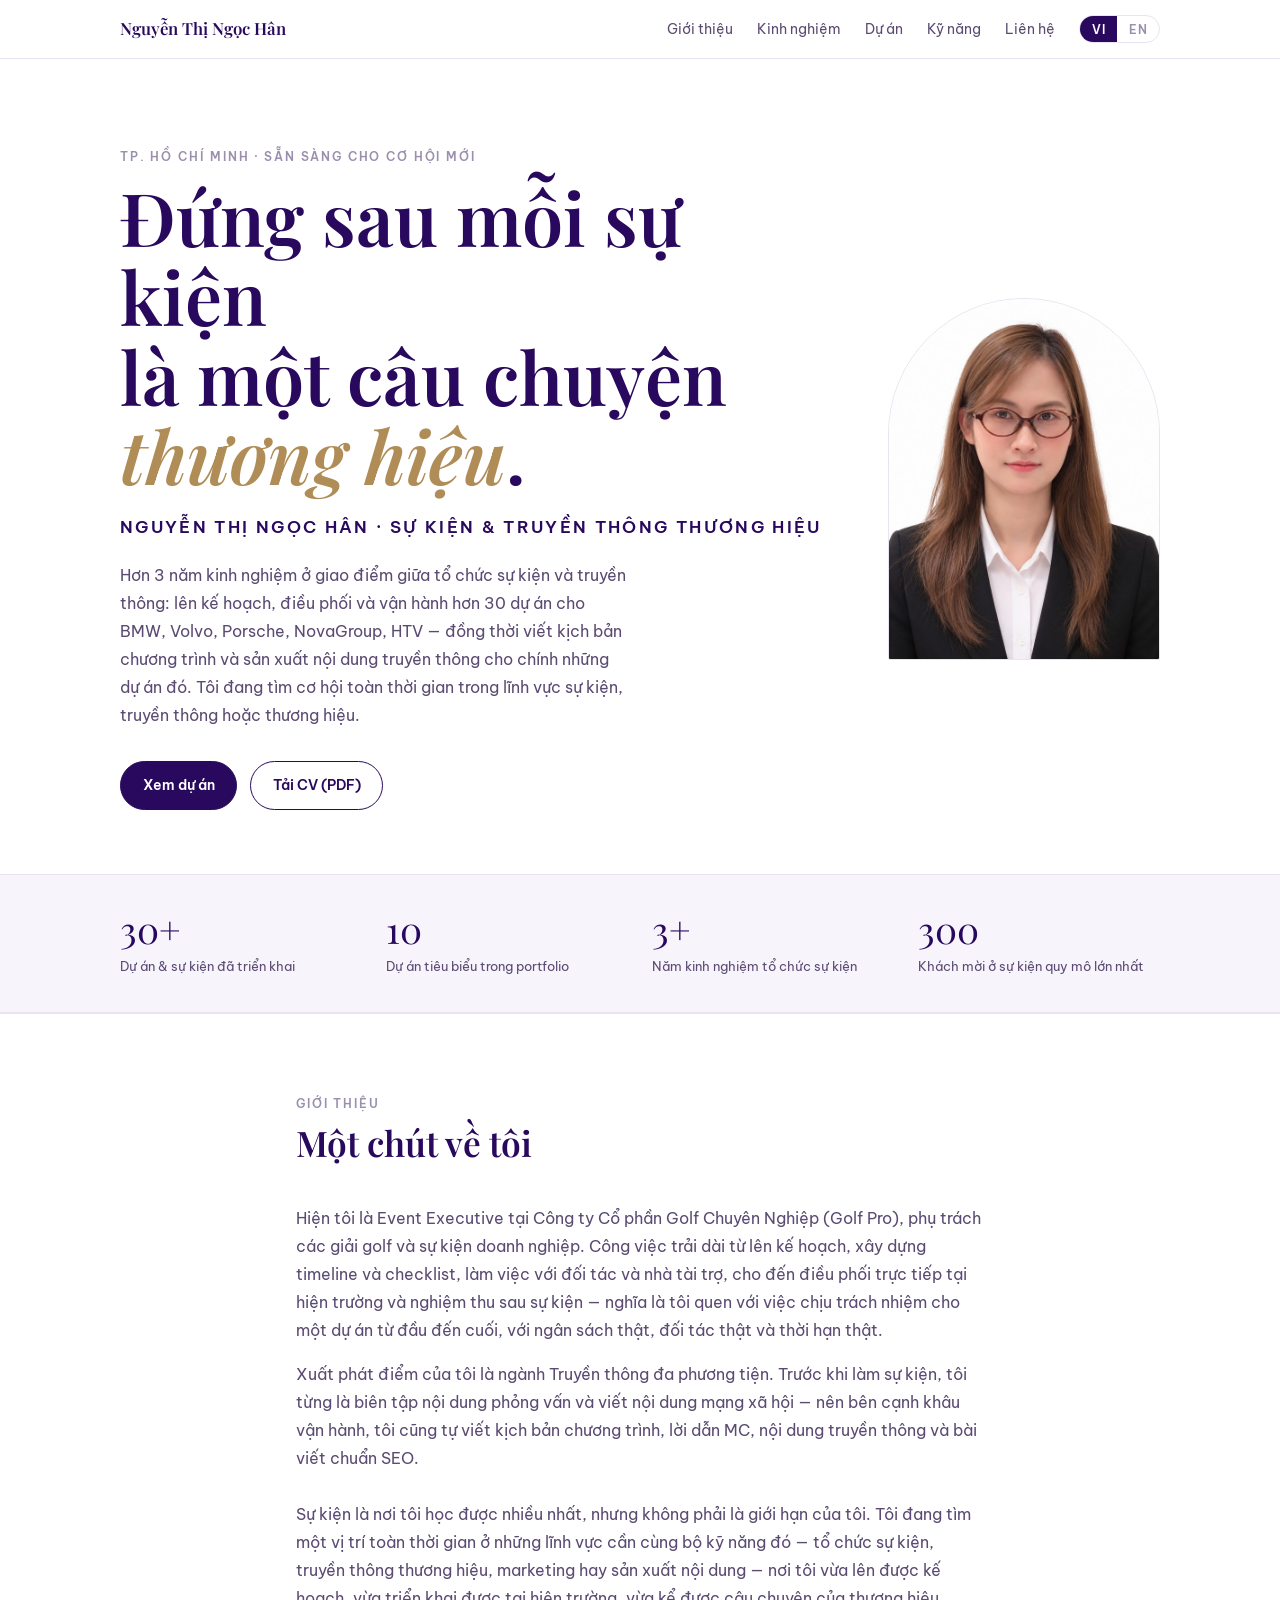
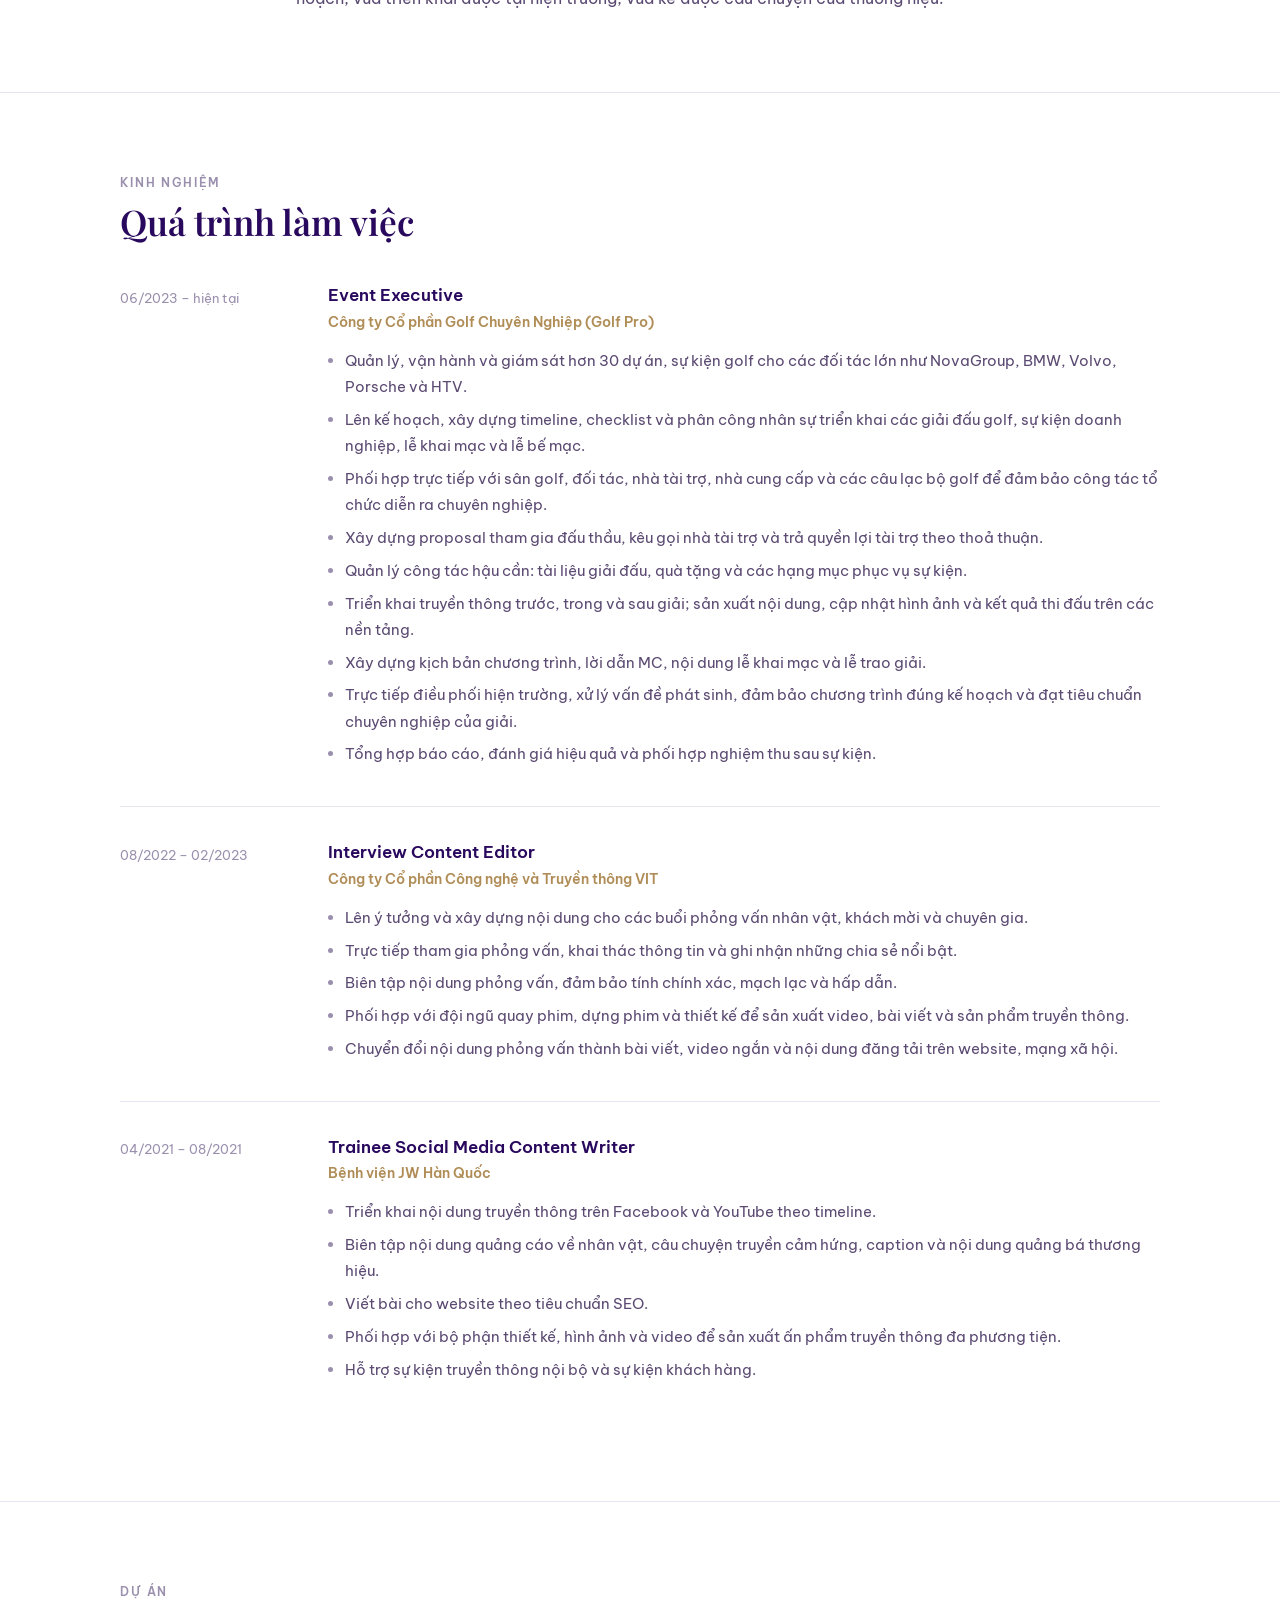
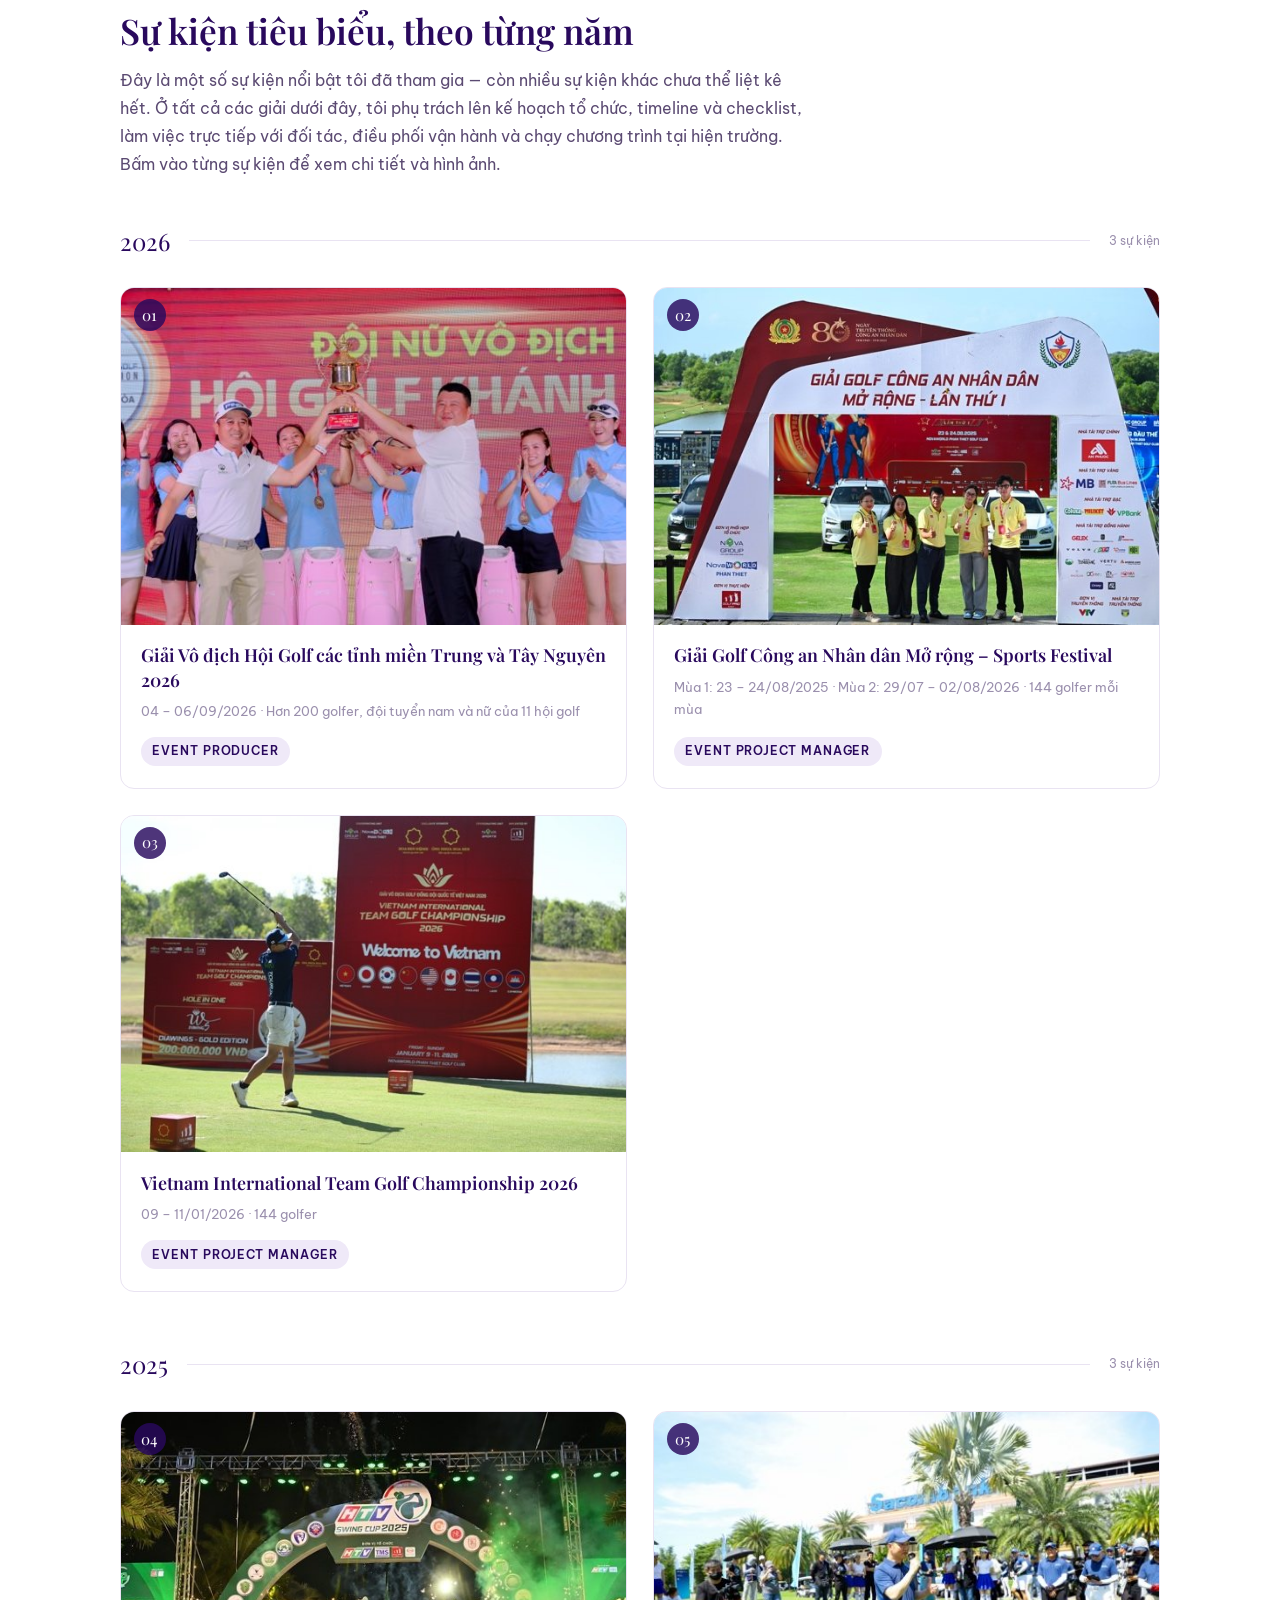
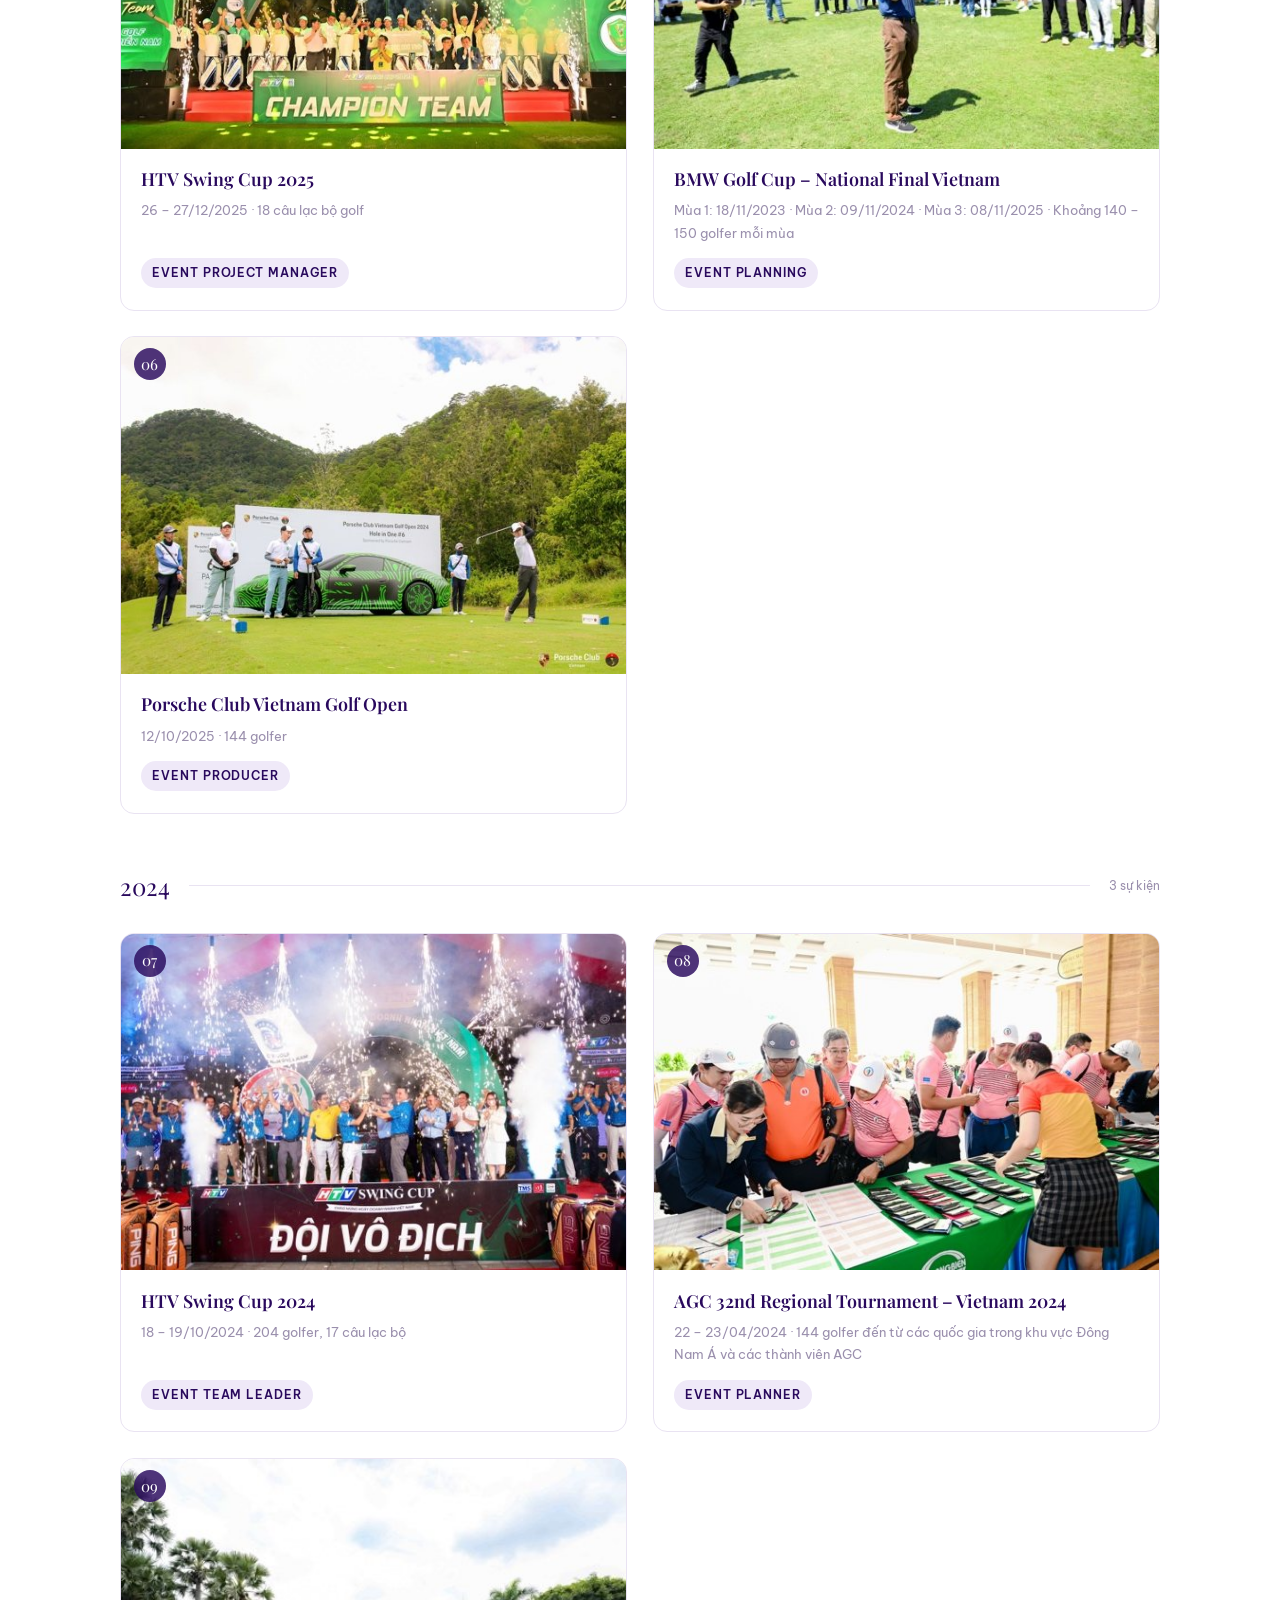
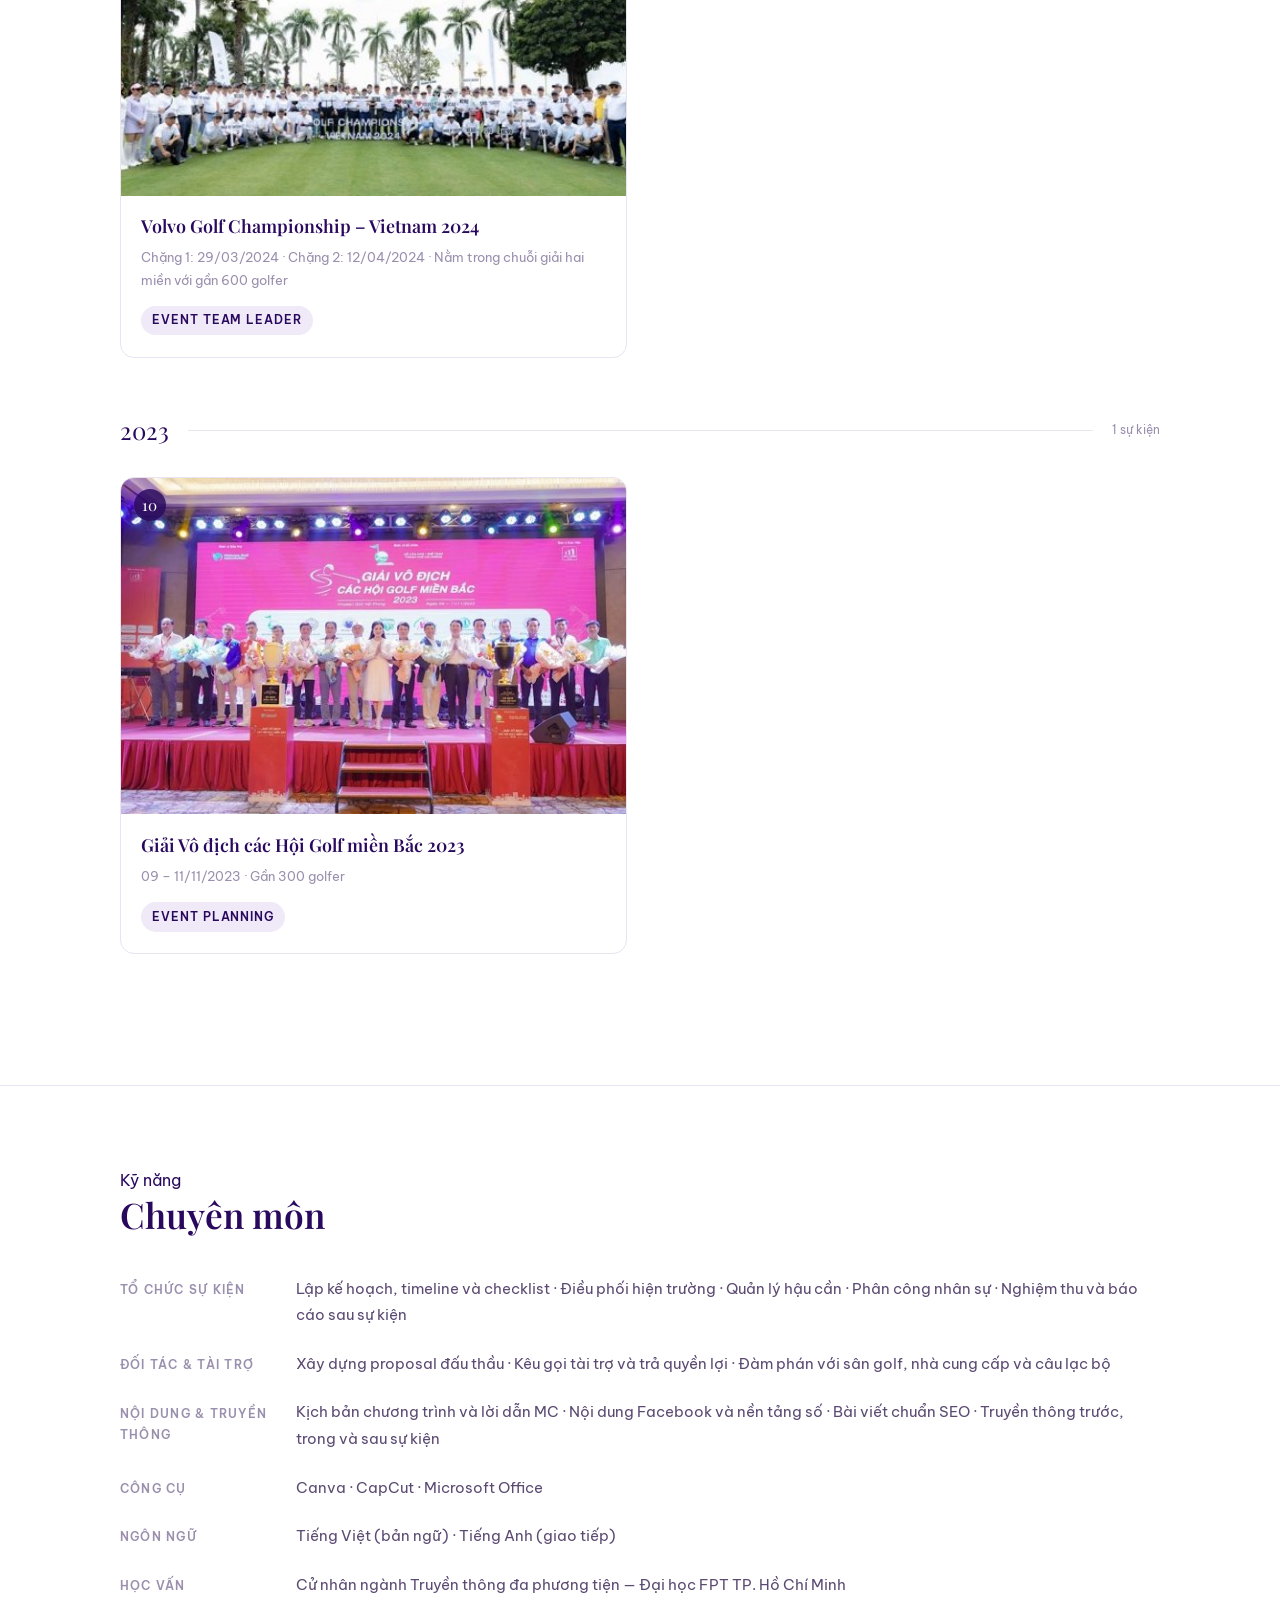
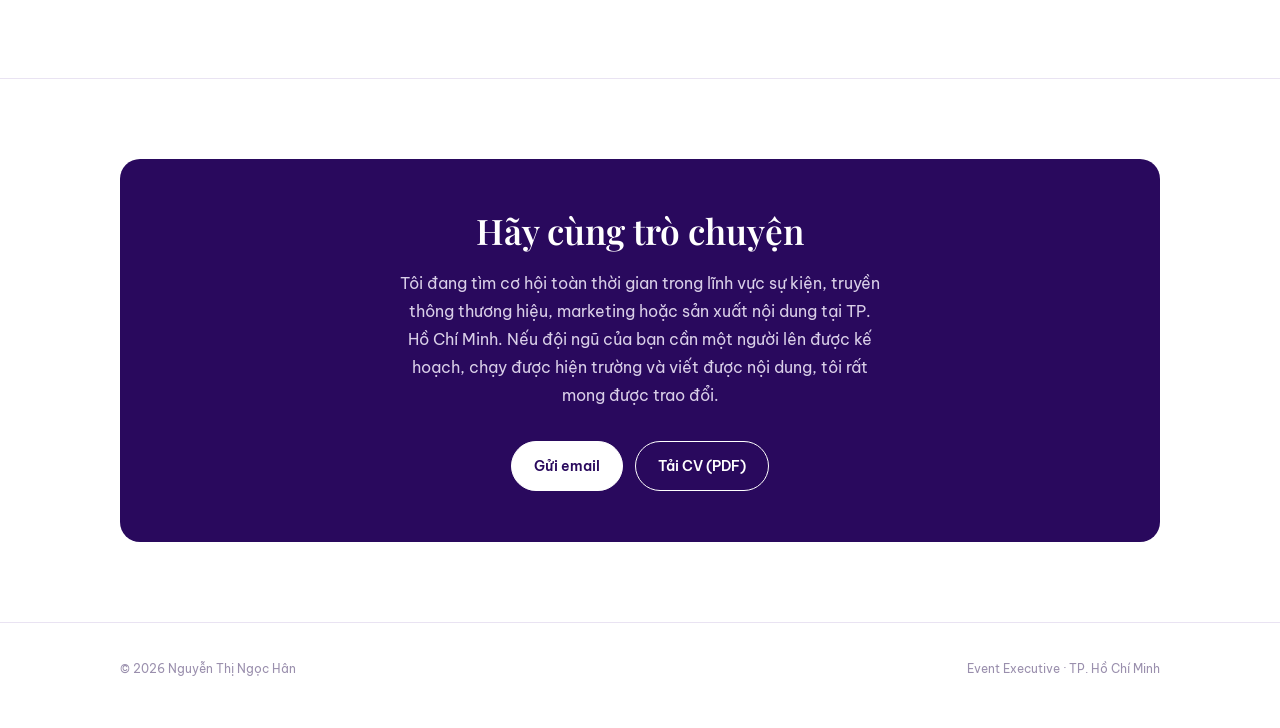
==== commit ec289b6f: "Update 1" ====
--- a/index.html
+++ b/index.html
@@ -4,7 +4,7 @@
   <meta charset="UTF-8">
   <meta name="viewport" content="width=device-width, initial-scale=1.0">
   <title>Nguyễn Thị Ngọc Hân — Event Executive</title>
-  <meta name="description" content="Portfolio của Nguyễn Thị Ngọc Hân — Event Executive với hơn 3 năm kinh nghiệm tổ chức giải golf và sự kiện doanh nghiệp cho BMW, Volvo, Porsche, NovaGroup và HTV.">
+  <meta name="description" content="Portfolio của Nguyễn Thị Ngọc Hân — chuyên viên tổ chức sự kiện và truyền thông, hơn 3 năm kinh nghiệm với BMW, Volvo, Porsche, NovaGroup và HTV. Đang tìm cơ hội toàn thời gian trong lĩnh vực sự kiện, truyền thông và thương hiệu.">
   <link rel="icon" type="image/svg+xml" href="assets/img/favicon.svg">
   <link rel="preconnect" href="https://fonts.googleapis.com">
   <link rel="preconnect" href="https://fonts.gstatic.com" crossorigin>
@@ -12,7 +12,7 @@
   <link rel="stylesheet" href="assets/css/style.css">
 </head>
 <body data-title-vi="Nguyễn Thị Ngọc Hân — Event Executive" data-title-en="Nguyễn Thị Ngọc Hân — Event Executive"
-      data-desc-vi="Portfolio của Nguyễn Thị Ngọc Hân — Event Executive với hơn 3 năm kinh nghiệm tổ chức giải golf và sự kiện doanh nghiệp cho BMW, Volvo, Porsche, NovaGroup và HTV." data-desc-en="Portfolio of Nguyen Thi Ngoc Han — an Event Executive with 3+ years delivering golf tournaments and corporate events for BMW, Volvo, Porsche, NovaGroup and HTV.">
+      data-desc-vi="Portfolio của Nguyễn Thị Ngọc Hân — chuyên viên tổ chức sự kiện và truyền thông, hơn 3 năm kinh nghiệm với BMW, Volvo, Porsche, NovaGroup và HTV. Đang tìm cơ hội toàn thời gian trong lĩnh vực sự kiện, truyền thông và thương hiệu." data-desc-en="Portfolio of Nguyen Thi Ngoc Han — an events and communications professional with 3+ years' experience working with BMW, Volvo, Porsche, NovaGroup and HTV. Open to full-time roles in events, communications and brand marketing.">
 
   <nav class="nav">
     <div class="nav-inner">
@@ -36,10 +36,10 @@
   <header class="hero">
     <div class="wrap hero-grid">
       <div>
-        <p class="kicker reveal" data-vi="Portfolio · 2026" data-en="Portfolio · 2026">Portfolio · 2026</p>
-        <h1 class="reveal" data-vi="Tổ chức sự kiện là&lt;br&gt;nghề của sự &lt;em&gt;chỉn chu&lt;/em&gt;." data-en="Events are a craft of&lt;br&gt;relentless &lt;em&gt;precision&lt;/em&gt;.">Tổ chức sự kiện là<br>nghề của sự <em>chỉn chu</em>.</h1>
-        <p class="role reveal" data-vi="Nguyễn Thị Ngọc Hân · Event Executive" data-en="Nguyen Thi Ngoc Han · Event Executive">Nguyễn Thị Ngọc Hân · Event Executive</p>
-        <p class="intro reveal" data-vi="Hơn 3 năm kinh nghiệm lên kế hoạch, điều phối và triển khai các giải golf cùng sự kiện doanh nghiệp — từ lúc còn là ý tưởng cho tới khi nghiệm thu. Tôi đã vận hành hơn 30 dự án cho những thương hiệu như BMW, Volvo, Porsche, NovaGroup và HTV." data-en="More than three years planning, coordinating and delivering golf tournaments and corporate events — from first concept through to final sign-off. I have run 30+ projects for brands including BMW, Volvo, Porsche, NovaGroup and HTV.">Hơn 3 năm kinh nghiệm lên kế hoạch, điều phối và triển khai các giải golf cùng sự kiện doanh nghiệp — từ lúc còn là ý tưởng cho tới khi nghiệm thu. Tôi đã vận hành hơn 30 dự án cho những thương hiệu như BMW, Volvo, Porsche, NovaGroup và HTV.</p>
+        <p class="kicker reveal" data-vi="TP. Hồ Chí Minh · Sẵn sàng cho cơ hội mới" data-en="Ho Chi Minh City · Open to new opportunities">TP. Hồ Chí Minh · Sẵn sàng cho cơ hội mới</p>
+        <h1 class="reveal" data-vi="Đứng sau mỗi sự kiện&lt;br&gt;là một câu chuyện &lt;em&gt;thương hiệu&lt;/em&gt;." data-en="Behind every event&lt;br&gt;there is a &lt;em&gt;brand&lt;/em&gt; story.">Đứng sau mỗi sự kiện<br>là một câu chuyện <em>thương hiệu</em>.</h1>
+        <p class="role reveal" data-vi="Nguyễn Thị Ngọc Hân · Sự kiện &amp; Truyền thông thương hiệu" data-en="Nguyen Thi Ngoc Han · Events &amp; Brand Communications">Nguyễn Thị Ngọc Hân · Sự kiện &amp; Truyền thông thương hiệu</p>
+        <p class="intro reveal" data-vi="Hơn 3 năm kinh nghiệm ở giao điểm giữa tổ chức sự kiện và truyền thông: lên kế hoạch, điều phối và vận hành hơn 30 dự án cho BMW, Volvo, Porsche, NovaGroup, HTV — đồng thời viết kịch bản chương trình và sản xuất nội dung truyền thông cho chính những dự án đó. Tôi đang tìm cơ hội toàn thời gian trong lĩnh vực sự kiện, truyền thông hoặc thương hiệu." data-en="Over three years at the meeting point of event management and communications: planning, coordinating and running 30+ projects for BMW, Volvo, Porsche, NovaGroup and HTV — and writing the run-of-show scripts and communications content that went with them. I am looking for a full-time role in events, communications or brand marketing.">Hơn 3 năm kinh nghiệm ở giao điểm giữa tổ chức sự kiện và truyền thông: lên kế hoạch, điều phối và vận hành hơn 30 dự án cho BMW, Volvo, Porsche, NovaGroup, HTV — đồng thời viết kịch bản chương trình và sản xuất nội dung truyền thông cho chính những dự án đó. Tôi đang tìm cơ hội toàn thời gian trong lĩnh vực sự kiện, truyền thông hoặc thương hiệu.</p>
         <div class="hero-cta reveal">
           <a class="btn btn-solid" data-vi="Xem dự án" data-en="View projects" href="#projects">Xem dự án</a>
           <a class="btn btn-ghost" data-vi="Tải CV (PDF)" data-en="Download CV (PDF)" href="assets/CV_Nguyen_Thi_Ngoc_Han.pdf">Tải CV (PDF)</a>
@@ -59,7 +59,7 @@
       </div>
       <div class="stat">
         <div class="n">10</div>
-        <div class="l" data-vi="Giải đấu tiêu biểu" data-en="Flagship tournaments">Giải đấu tiêu biểu</div>
+        <div class="l" data-vi="Dự án tiêu biểu trong portfolio" data-en="Flagship projects in this portfolio">Dự án tiêu biểu trong portfolio</div>
       </div>
       <div class="stat">
         <div class="n">3+</div>
@@ -67,7 +67,7 @@
       </div>
       <div class="stat">
         <div class="n">300</div>
-        <div class="l" data-vi="Golfer ở giải quy mô lớn nhất" data-en="Golfers at the largest tournament">Golfer ở giải quy mô lớn nhất</div>
+        <div class="l" data-vi="Khách mời ở sự kiện quy mô lớn nhất" data-en="Guests at the largest single event">Khách mời ở sự kiện quy mô lớn nhất</div>
       </div>
     </div>
   </section>
@@ -76,8 +76,8 @@
     <div class="wrap wrap-text">
       <p class="kicker" data-vi="Giới thiệu" data-en="About">Giới thiệu</p>
       <h2 data-vi="Một chút về tôi" data-en="A little about me">Một chút về tôi</h2>
-      <p data-vi="Tôi là Event Executive với hơn 3 năm kinh nghiệm trong lĩnh vực tổ chức sự kiện, hiện phụ trách các giải golf và sự kiện doanh nghiệp tại Công ty Cổ phần Golf Chuyên Nghiệp (Golf Pro). Công việc của tôi trải dài từ khâu lên kế hoạch, xây dựng timeline và checklist, làm việc với đối tác và nhà tài trợ, cho đến điều phối trực tiếp tại hiện trường và nghiệm thu sau sự kiện." data-en="I am an Event Executive with over three years in event management, currently responsible for golf tournaments and corporate events at Professional Golf JSC (Golf Pro). My work runs from planning, timelines and checklists, through partner and sponsor management, to hands-on coordination on site and post-event sign-off." style="color:var(--ink-2); margin-bottom:1rem;">Tôi là Event Executive với hơn 3 năm kinh nghiệm trong lĩnh vực tổ chức sự kiện, hiện phụ trách các giải golf và sự kiện doanh nghiệp tại Công ty Cổ phần Golf Chuyên Nghiệp (Golf Pro). Công việc của tôi trải dài từ khâu lên kế hoạch, xây dựng timeline và checklist, làm việc với đối tác và nhà tài trợ, cho đến điều phối trực tiếp tại hiện trường và nghiệm thu sau sự kiện.</p>
-      <p data-vi="Xuất phát điểm của tôi là ngành Truyền thông đa phương tiện, nên bên cạnh khâu vận hành, tôi cũng trực tiếp viết kịch bản chương trình, lời dẫn MC và sản xuất nội dung truyền thông cho giải đấu. Tôi quen với guồng làm việc nhanh, nhiều đầu mối, và tin rằng một sự kiện thành công nằm ở sự chuẩn bị kỹ lưỡng cùng khả năng xử lý linh hoạt khi có tình huống phát sinh." data-en="I come from a multimedia communications background, so alongside operations I also write run-of-show scripts and MC cues, and produce the tournament’s communications content. I am used to fast-moving work with many moving parts, and I believe a successful event rests on thorough preparation paired with calm, flexible problem-solving when something changes." style="color:var(--ink-2);">Xuất phát điểm của tôi là ngành Truyền thông đa phương tiện, nên bên cạnh khâu vận hành, tôi cũng trực tiếp viết kịch bản chương trình, lời dẫn MC và sản xuất nội dung truyền thông cho giải đấu. Tôi quen với guồng làm việc nhanh, nhiều đầu mối, và tin rằng một sự kiện thành công nằm ở sự chuẩn bị kỹ lưỡng cùng khả năng xử lý linh hoạt khi có tình huống phát sinh.</p>
+      <p data-vi="Hiện tôi là Event Executive tại Công ty Cổ phần Golf Chuyên Nghiệp (Golf Pro), phụ trách các giải golf và sự kiện doanh nghiệp. Công việc trải dài từ lên kế hoạch, xây dựng timeline và checklist, làm việc với đối tác và nhà tài trợ, cho đến điều phối trực tiếp tại hiện trường và nghiệm thu sau sự kiện — nghĩa là tôi quen với việc chịu trách nhiệm cho một dự án từ đầu đến cuối, với ngân sách thật, đối tác thật và thời hạn thật." data-en="I am currently an Event Executive at Professional Golf JSC (Golf Pro), responsible for golf tournaments and corporate events. The work runs from planning, timelines and checklists, through partner and sponsor management, to hands-on coordination on site and post-event sign-off — which means I am used to owning a project end to end, with real budgets, real partners and real deadlines." style="color:var(--ink-2); margin-bottom:1rem;">Hiện tôi là Event Executive tại Công ty Cổ phần Golf Chuyên Nghiệp (Golf Pro), phụ trách các giải golf và sự kiện doanh nghiệp. Công việc trải dài từ lên kế hoạch, xây dựng timeline và checklist, làm việc với đối tác và nhà tài trợ, cho đến điều phối trực tiếp tại hiện trường và nghiệm thu sau sự kiện — nghĩa là tôi quen với việc chịu trách nhiệm cho một dự án từ đầu đến cuối, với ngân sách thật, đối tác thật và thời hạn thật.</p>
+      <p data-vi="Xuất phát điểm của tôi là ngành Truyền thông đa phương tiện. Trước khi làm sự kiện, tôi từng là biên tập nội dung phỏng vấn và viết nội dung mạng xã hội — nên bên cạnh khâu vận hành, tôi cũng tự viết kịch bản chương trình, lời dẫn MC, nội dung truyền thông và bài viết chuẩn SEO.&lt;br&gt;&lt;br&gt;Sự kiện là nơi tôi học được nhiều nhất, nhưng không phải là giới hạn của tôi. Tôi đang tìm một vị trí toàn thời gian ở những lĩnh vực cần cùng bộ kỹ năng đó — tổ chức sự kiện, truyền thông thương hiệu, marketing hay sản xuất nội dung — nơi tôi vừa lên được kế hoạch, vừa triển khai được tại hiện trường, vừa kể được câu chuyện của thương hiệu." data-en="I came into this from a multimedia communications degree. Before events I worked as an interview content editor and a social media content writer — so alongside operations, I write the run-of-show scripts, MC cues, communications content and SEO articles myself.&lt;br&gt;&lt;br&gt;Events are where I have learned the most, but they are not where I want to stop. I am looking for a full-time role in any field that calls for the same skill set — event management, brand communications, marketing or content production — somewhere I can plan the work, deliver it on the ground, and tell the brand’s story around it." style="color:var(--ink-2);">Xuất phát điểm của tôi là ngành Truyền thông đa phương tiện. Trước khi làm sự kiện, tôi từng là biên tập nội dung phỏng vấn và viết nội dung mạng xã hội — nên bên cạnh khâu vận hành, tôi cũng tự viết kịch bản chương trình, lời dẫn MC, nội dung truyền thông và bài viết chuẩn SEO.<br><br>Sự kiện là nơi tôi học được nhiều nhất, nhưng không phải là giới hạn của tôi. Tôi đang tìm một vị trí toàn thời gian ở những lĩnh vực cần cùng bộ kỹ năng đó — tổ chức sự kiện, truyền thông thương hiệu, marketing hay sản xuất nội dung — nơi tôi vừa lên được kế hoạch, vừa triển khai được tại hiện trường, vừa kể được câu chuyện của thương hiệu.</p>
     </div>
   </section>
 
@@ -327,7 +327,7 @@
     <div class="wrap">
       <div class="contact-card reveal">
         <h2 data-vi="Hãy cùng trò chuyện" data-en="Let’s talk">Hãy cùng trò chuyện</h2>
-        <p data-vi="Nếu bạn đang tìm một người đồng hành cho giải đấu hoặc sự kiện sắp tới, tôi rất sẵn lòng trao đổi." data-en="If you are looking for someone to take on your next tournament or event, I would love to hear from you.">Nếu bạn đang tìm một người đồng hành cho giải đấu hoặc sự kiện sắp tới, tôi rất sẵn lòng trao đổi.</p>
+        <p data-vi="Tôi đang tìm cơ hội toàn thời gian trong lĩnh vực sự kiện, truyền thông thương hiệu, marketing hoặc sản xuất nội dung tại TP. Hồ Chí Minh. Nếu đội ngũ của bạn cần một người lên được kế hoạch, chạy được hiện trường và viết được nội dung, tôi rất mong được trao đổi." data-en="I am looking for a full-time role in events, brand communications, marketing or content production, based in Ho Chi Minh City. If your team needs someone who can plan the work, run it on the ground and write the content around it, I would love to hear from you.">Tôi đang tìm cơ hội toàn thời gian trong lĩnh vực sự kiện, truyền thông thương hiệu, marketing hoặc sản xuất nội dung tại TP. Hồ Chí Minh. Nếu đội ngũ của bạn cần một người lên được kế hoạch, chạy được hiện trường và viết được nội dung, tôi rất mong được trao đổi.</p>
         <div class="contact-actions">
           <a class="btn btn-solid" data-vi="Gửi email" data-en="Send an email" href="mailto:nguyenthingochan1603@gmail.com">Gửi email</a>
           <a class="btn btn-ghost" data-vi="Tải CV (PDF)" data-en="Download CV (PDF)" href="assets/CV_Nguyen_Thi_Ngoc_Han.pdf">Tải CV (PDF)</a>
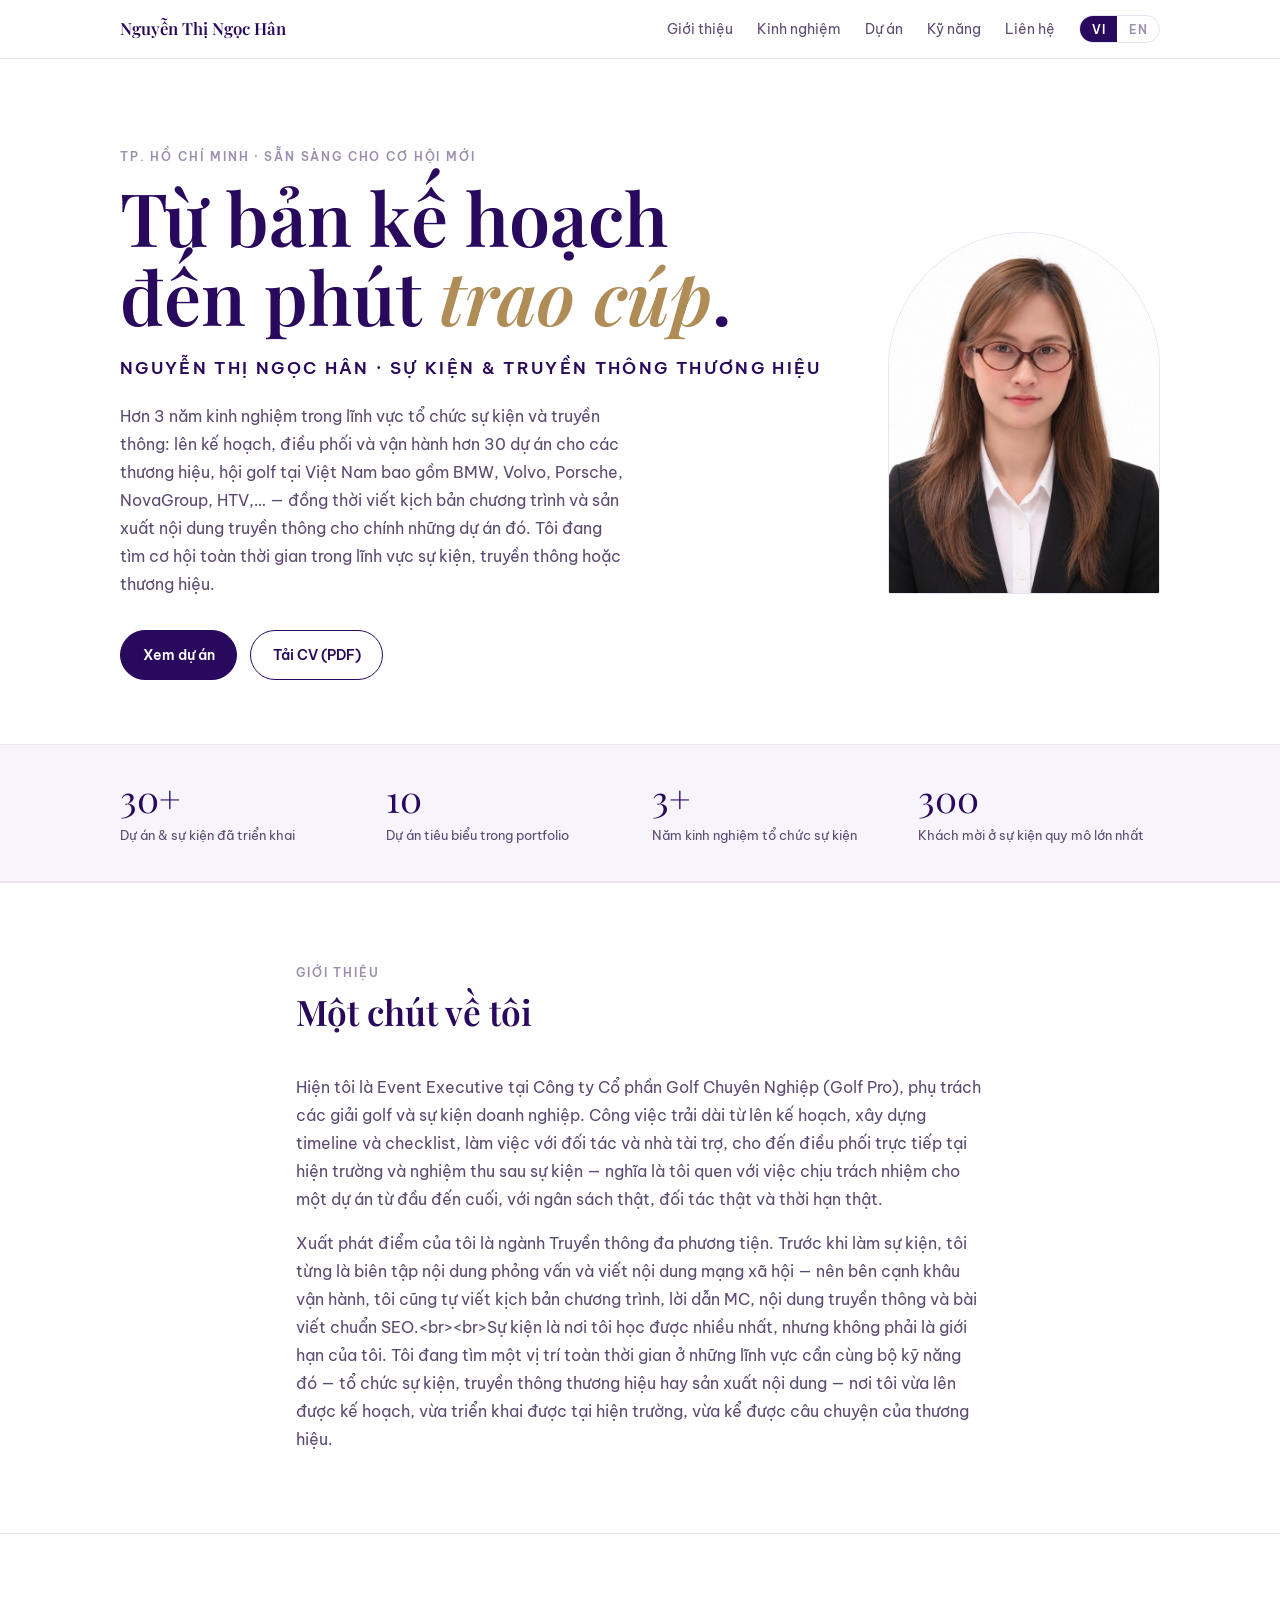
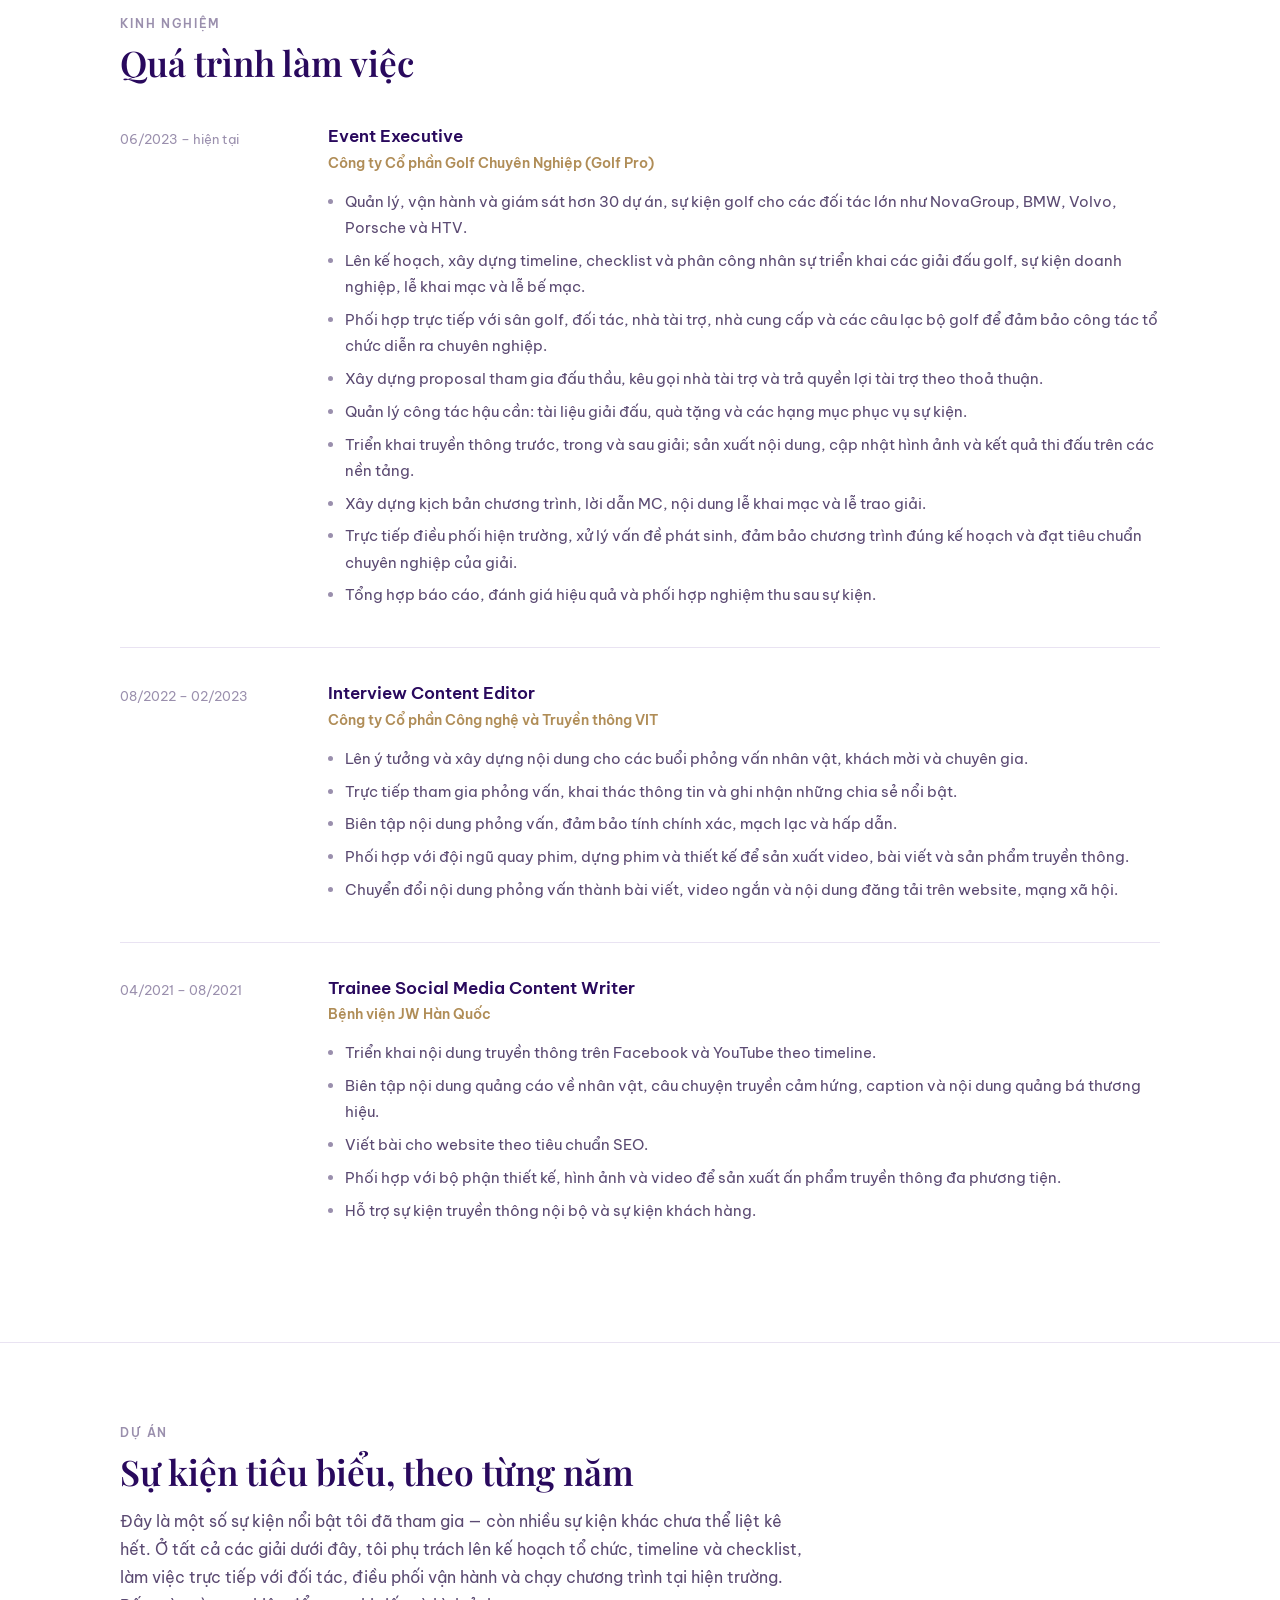
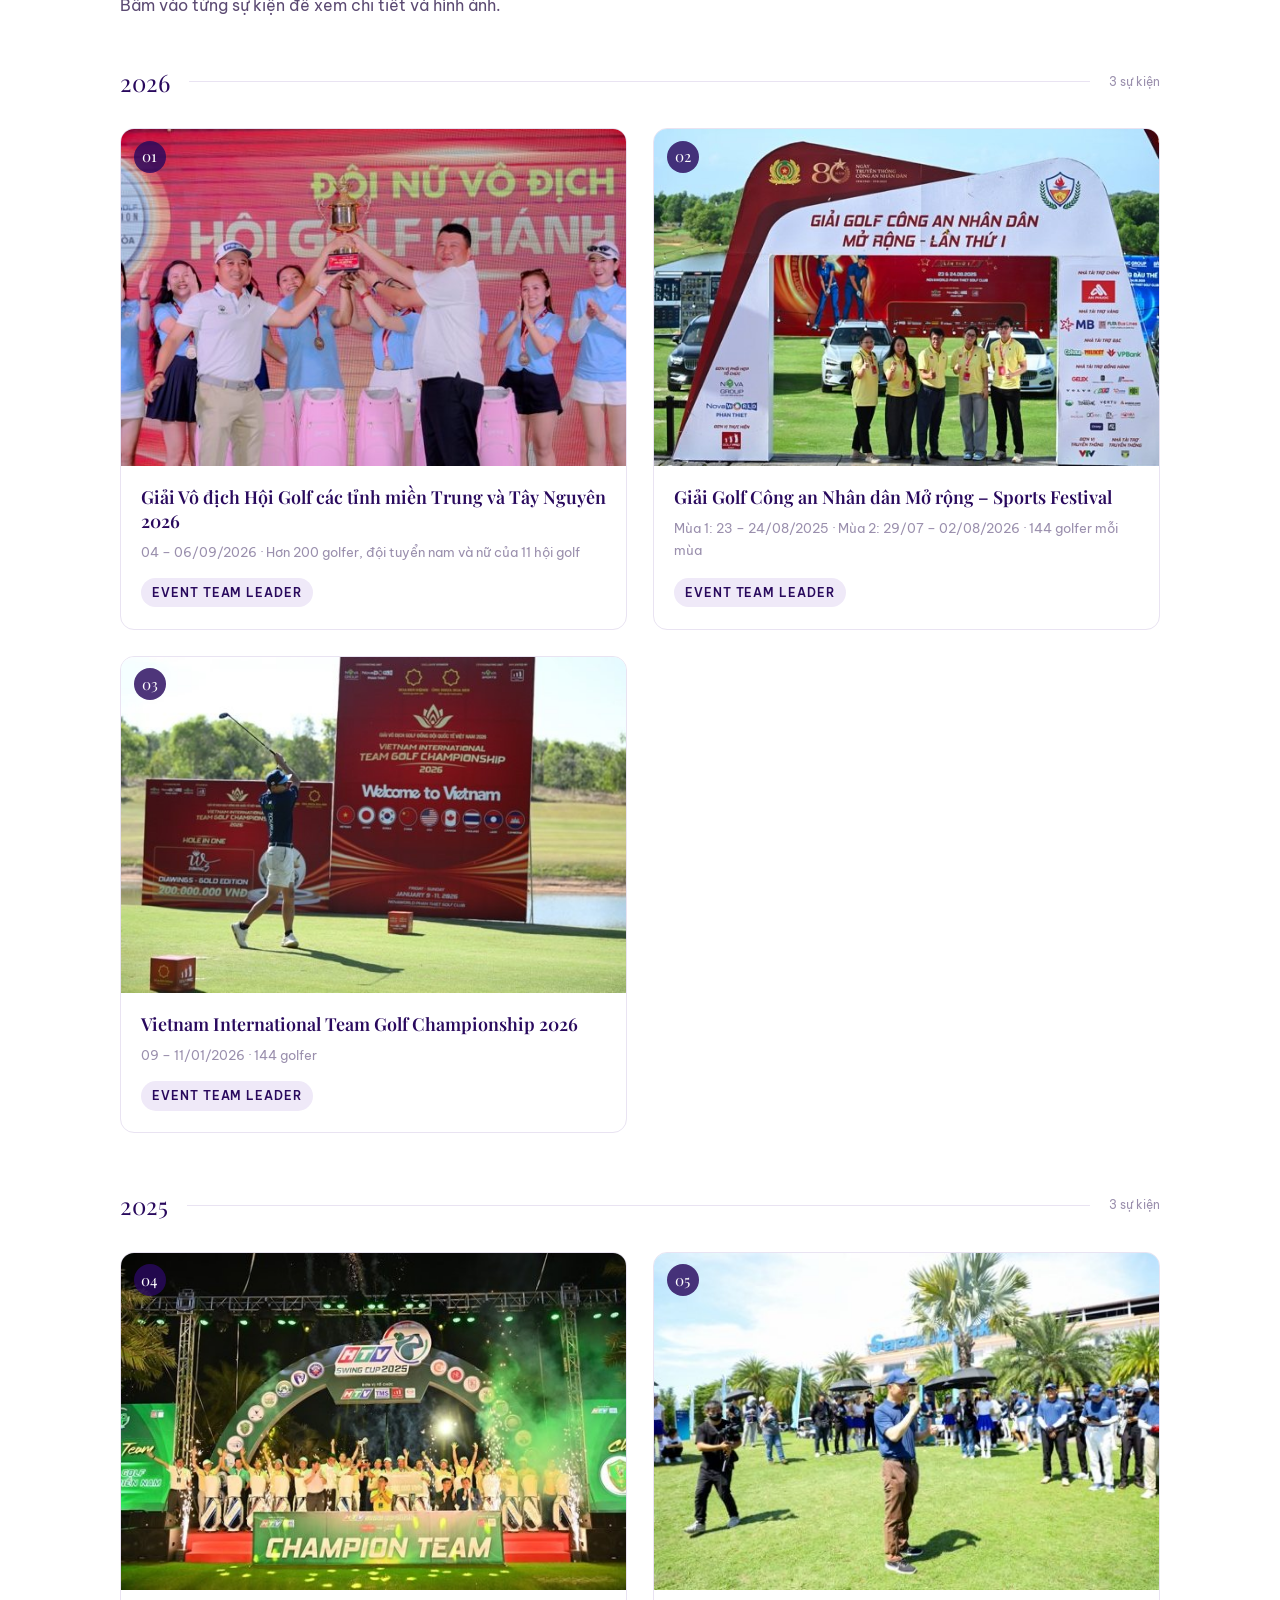
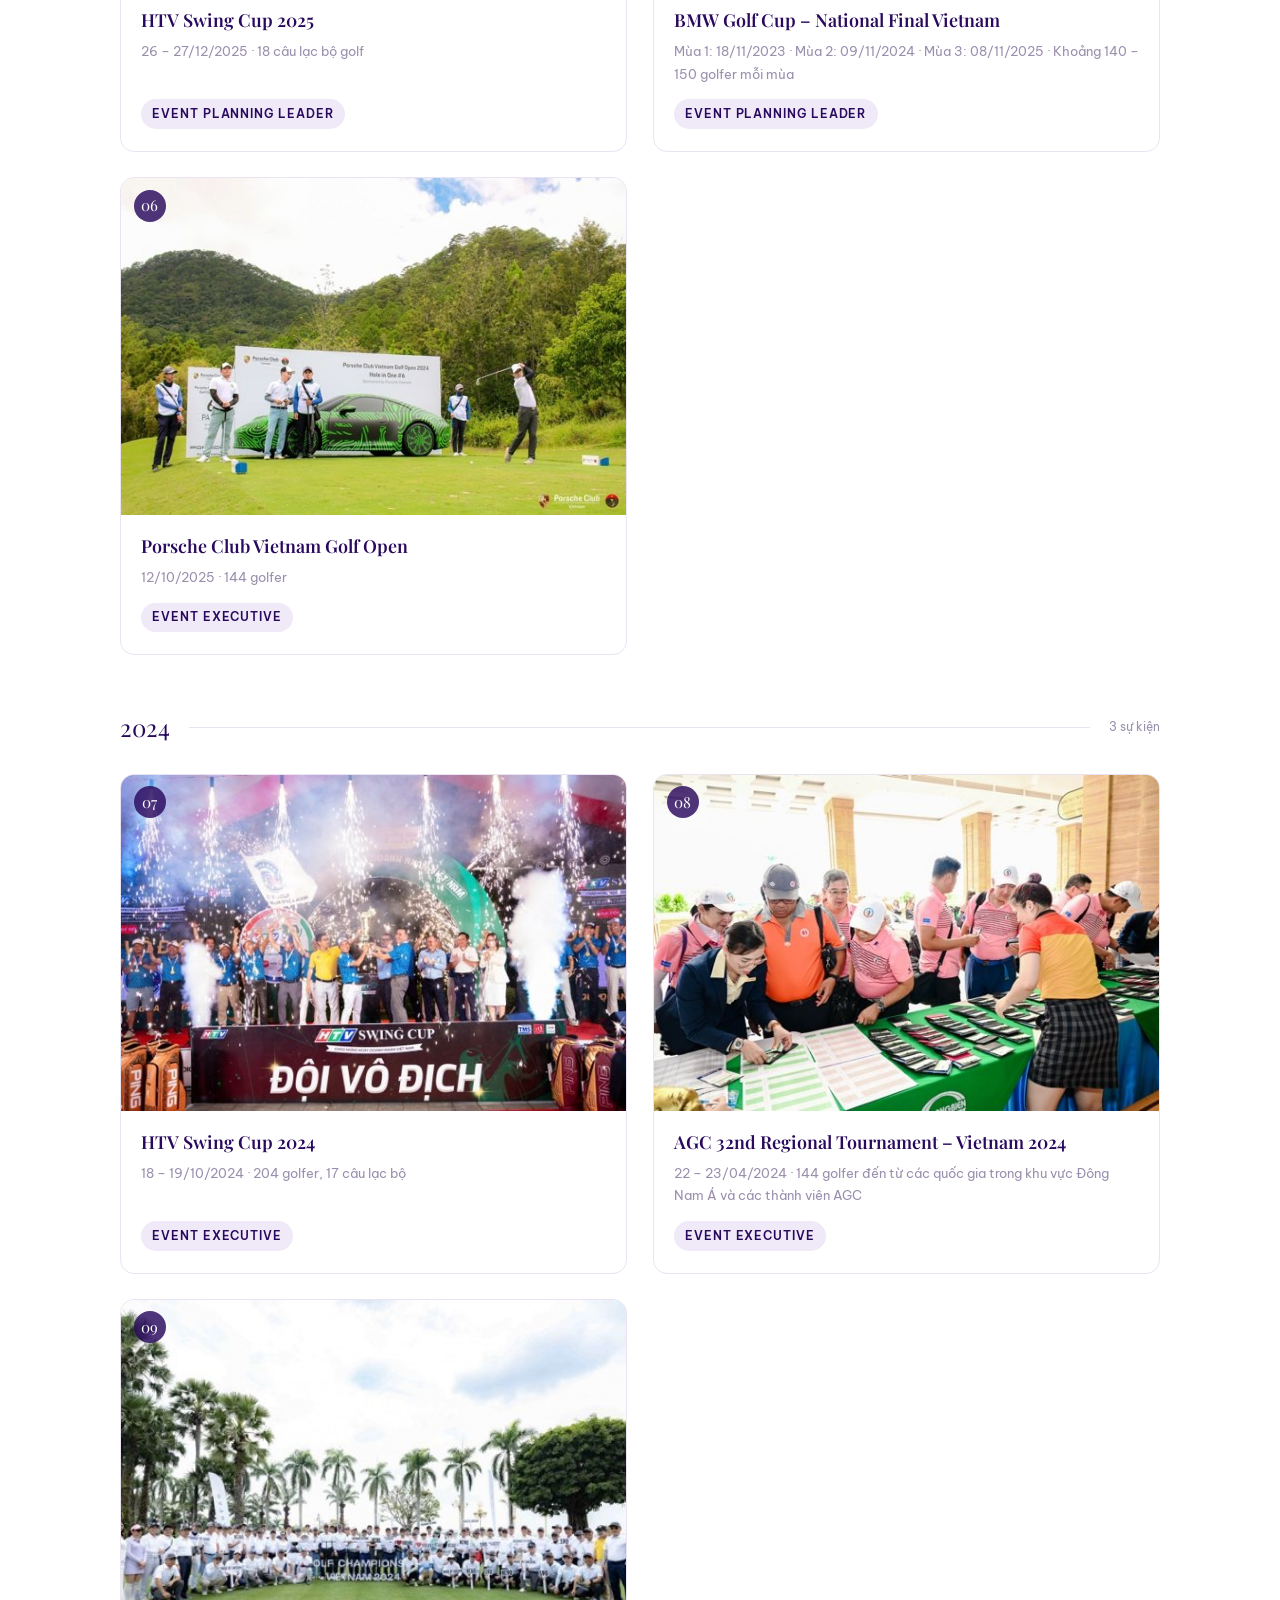
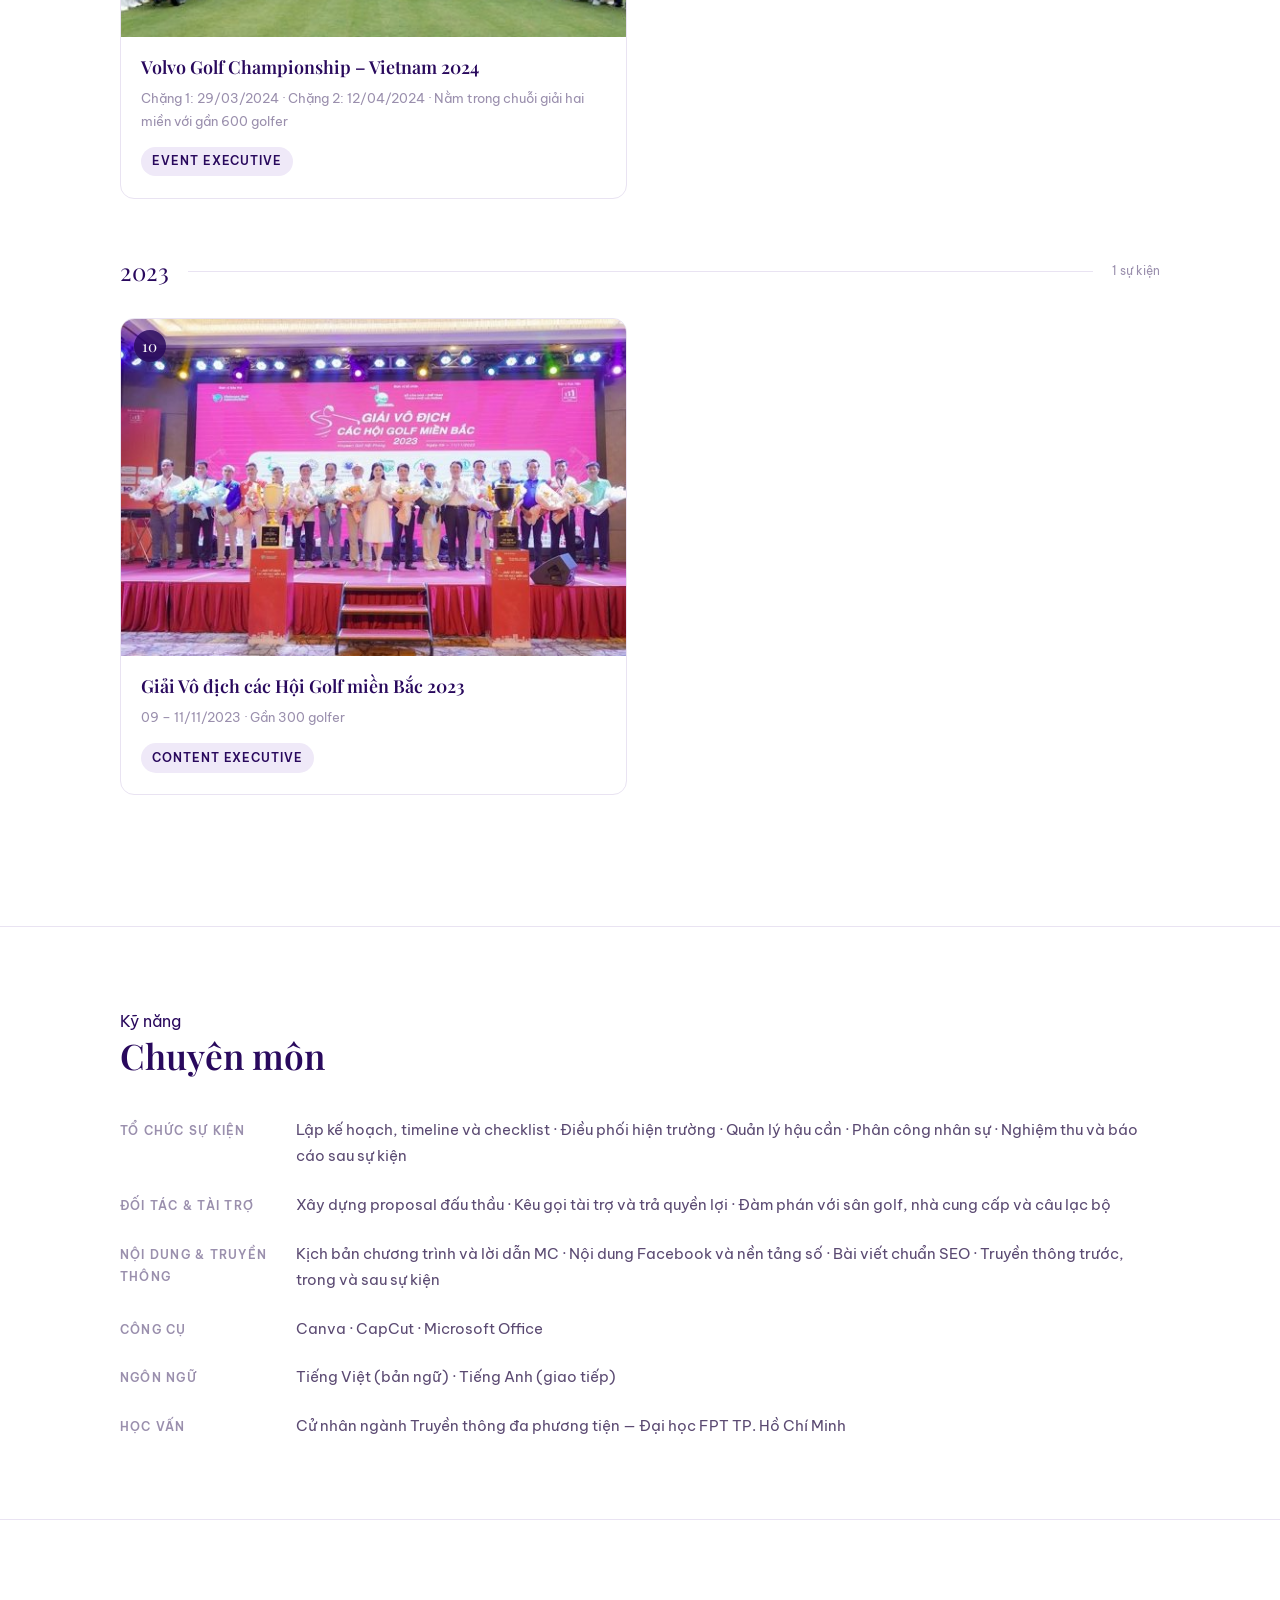
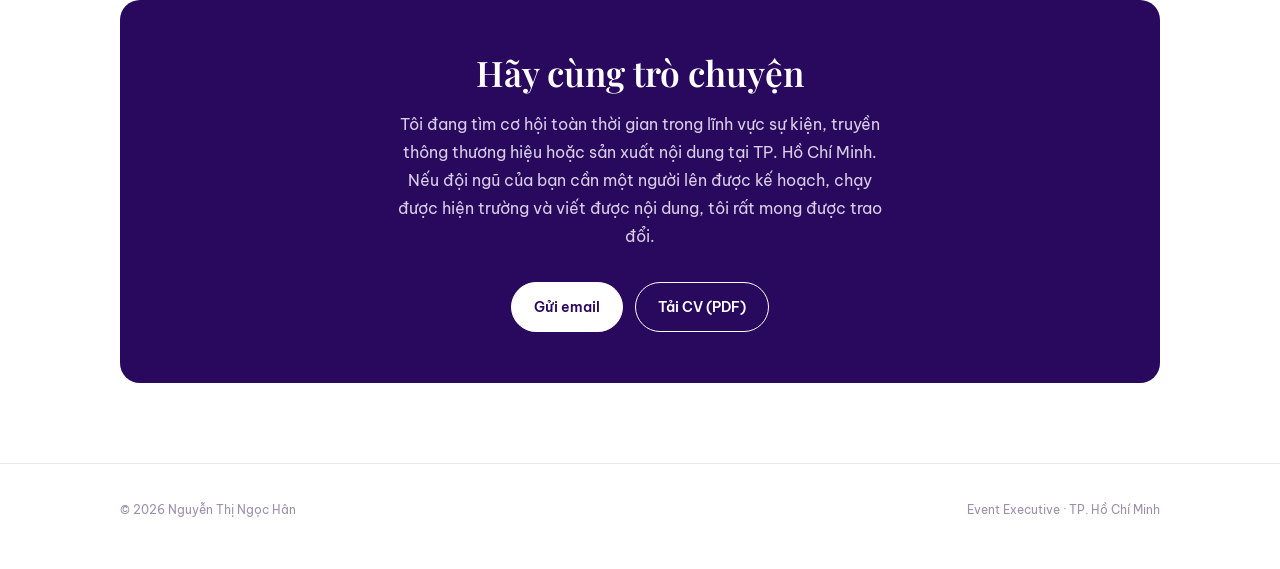
==== commit ff0a08fa: "update 4" ====
--- a/index.html
+++ b/index.html
@@ -11,12 +11,12 @@
   <link href="https://fonts.googleapis.com/css2?family=Playfair+Display:ital,wght@0,500;0,600;0,700;1,500&family=Be+Vietnam+Pro:wght@400;500;600&display=swap" rel="stylesheet">
   <link rel="stylesheet" href="assets/css/style.css">
 </head>
-<body data-title-vi="Nguyễn Thị Ngọc Hân — Event Executive" data-title-en="Nguyễn Thị Ngọc Hân — Event Executive"
-      data-desc-vi="Portfolio của Nguyễn Thị Ngọc Hân — chuyên viên tổ chức sự kiện và truyền thông, hơn 3 năm kinh nghiệm với BMW, Volvo, Porsche, NovaGroup và HTV. Đang tìm cơ hội toàn thời gian trong lĩnh vực sự kiện, truyền thông và thương hiệu." data-desc-en="Portfolio of Nguyen Thi Ngoc Han — an events and communications professional with 3+ years' experience working with BMW, Volvo, Porsche, NovaGroup and HTV. Open to full-time roles in events, communications and brand marketing.">
+<body data-title-vi="Nguyễn Thị Ngọc Hân — Event Executive" data-title-en="Han Nguyen — Event Executive"
+      data-desc-vi="Portfolio của Nguyễn Thị Ngọc Hân — chuyên viên tổ chức sự kiện và truyền thông, hơn 3 năm kinh nghiệm với BMW, Volvo, Porsche, NovaGroup và HTV. Đang tìm cơ hội toàn thời gian trong lĩnh vực sự kiện, truyền thông và thương hiệu." data-desc-en="Portfolio of Han Nguyen — an events and communications professional with 3+ years running golf tournaments for BMW, Volvo, Porsche, NovaGroup and HTV. Open to full-time roles in events, communications and brand.">
 
   <nav class="nav">
     <div class="nav-inner">
-      <a class="nav-name" href="index.html">Nguyễn Thị Ngọc Hân</a>
+      <a class="nav-name" href="index.html" data-vi="Nguyễn Thị Ngọc Hân" data-en="Han Nguyen">Nguyễn Thị Ngọc Hân</a>
       <div class="nav-right">
         <div class="nav-links">
           <a href="index.html#about" data-vi="Giới thiệu" data-en="About">Giới thiệu</a>
@@ -37,16 +37,16 @@
     <div class="wrap hero-grid">
       <div>
         <p class="kicker reveal" data-vi="TP. Hồ Chí Minh · Sẵn sàng cho cơ hội mới" data-en="Ho Chi Minh City · Open to new opportunities">TP. Hồ Chí Minh · Sẵn sàng cho cơ hội mới</p>
-        <h1 class="reveal" data-vi="Đứng sau mỗi sự kiện&lt;br&gt;là một câu chuyện &lt;em&gt;thương hiệu&lt;/em&gt;." data-en="Behind every event&lt;br&gt;there is a &lt;em&gt;brand&lt;/em&gt; story.">Đứng sau mỗi sự kiện<br>là một câu chuyện <em>thương hiệu</em>.</h1>
-        <p class="role reveal" data-vi="Nguyễn Thị Ngọc Hân · Sự kiện &amp; Truyền thông thương hiệu" data-en="Nguyen Thi Ngoc Han · Events &amp; Brand Communications">Nguyễn Thị Ngọc Hân · Sự kiện &amp; Truyền thông thương hiệu</p>
-        <p class="intro reveal" data-vi="Hơn 3 năm kinh nghiệm ở giao điểm giữa tổ chức sự kiện và truyền thông: lên kế hoạch, điều phối và vận hành hơn 30 dự án cho BMW, Volvo, Porsche, NovaGroup, HTV — đồng thời viết kịch bản chương trình và sản xuất nội dung truyền thông cho chính những dự án đó. Tôi đang tìm cơ hội toàn thời gian trong lĩnh vực sự kiện, truyền thông hoặc thương hiệu." data-en="Over three years at the meeting point of event management and communications: planning, coordinating and running 30+ projects for BMW, Volvo, Porsche, NovaGroup and HTV — and writing the run-of-show scripts and communications content that went with them. I am looking for a full-time role in events, communications or brand marketing.">Hơn 3 năm kinh nghiệm ở giao điểm giữa tổ chức sự kiện và truyền thông: lên kế hoạch, điều phối và vận hành hơn 30 dự án cho BMW, Volvo, Porsche, NovaGroup, HTV — đồng thời viết kịch bản chương trình và sản xuất nội dung truyền thông cho chính những dự án đó. Tôi đang tìm cơ hội toàn thời gian trong lĩnh vực sự kiện, truyền thông hoặc thương hiệu.</p>
+        <h1 class="reveal" data-vi="Từ bản kế hoạch&lt;br&gt;đến phút &lt;em&gt;trao cúp&lt;/em&gt;." data-en="From the first plan&lt;br&gt;to the final &lt;em&gt;trophy&lt;/em&gt;.">Từ bản kế hoạch<br>đến phút <em>trao cúp</em>.</h1>
+        <p class="role reveal" data-vi="Nguyễn Thị Ngọc Hân · Sự kiện &amp;amp; Truyền thông thương hiệu" data-en="Han Nguyen · Events &amp;amp; Brand Communications">Nguyễn Thị Ngọc Hân · Sự kiện &amp; Truyền thông thương hiệu</p>
+        <p class="intro reveal" data-vi="Hơn 3 năm kinh nghiệm trong lĩnh vực tổ chức sự kiện và truyền thông: lên kế hoạch, điều phối và vận hành hơn 30 dự án cho các thương hiệu, hội golf tại Việt Nam bao gồm BMW, Volvo, Porsche, NovaGroup, HTV,… — đồng thời viết kịch bản chương trình và sản xuất nội dung truyền thông cho chính những dự án đó. Tôi đang tìm cơ hội toàn thời gian trong lĩnh vực sự kiện, truyền thông hoặc thương hiệu." data-en="Over three years in event management and communications: planning, coordinating and running 30+ projects for brands and golf associations in Vietnam including BMW, Volvo, Porsche, NovaGroup and HTV — while writing the run-of-show scripts and producing the communications content for those same projects. I am looking for a full-time role in events, communications or brand.">Hơn 3 năm kinh nghiệm trong lĩnh vực tổ chức sự kiện và truyền thông: lên kế hoạch, điều phối và vận hành hơn 30 dự án cho các thương hiệu, hội golf tại Việt Nam bao gồm BMW, Volvo, Porsche, NovaGroup, HTV,… — đồng thời viết kịch bản chương trình và sản xuất nội dung truyền thông cho chính những dự án đó. Tôi đang tìm cơ hội toàn thời gian trong lĩnh vực sự kiện, truyền thông hoặc thương hiệu.</p>
         <div class="hero-cta reveal">
           <a class="btn btn-solid" data-vi="Xem dự án" data-en="View projects" href="#projects">Xem dự án</a>
-          <a class="btn btn-ghost" data-vi="Tải CV (PDF)" data-en="Download CV (PDF)" href="assets/CV_Nguyen_Thi_Ngoc_Han.pdf">Tải CV (PDF)</a>
+          <a class="btn btn-ghost" data-vi="Tải CV (PDF)" data-en="Download CV (PDF)" href="assets/CV_Nguyen_Thi_Ngoc_Han.pdf?v=3" data-href-vi="assets/CV_Nguyen_Thi_Ngoc_Han.pdf?v=3" data-href-en="assets/CV_Han_Nguyen_EN.pdf?v=3">Tải CV (PDF)</a>
         </div>
       </div>
       <div class="portrait reveal">
-        <img src="assets/img/portrait.jpg" alt="Nguyễn Thị Ngọc Hân" width="540" height="720">
+        <img src="assets/img/portrait.jpg?v=2" alt="Nguyễn Thị Ngọc Hân" width="540" height="720">
       </div>
     </div>
   </header>
@@ -77,7 +77,7 @@
       <p class="kicker" data-vi="Giới thiệu" data-en="About">Giới thiệu</p>
       <h2 data-vi="Một chút về tôi" data-en="A little about me">Một chút về tôi</h2>
       <p data-vi="Hiện tôi là Event Executive tại Công ty Cổ phần Golf Chuyên Nghiệp (Golf Pro), phụ trách các giải golf và sự kiện doanh nghiệp. Công việc trải dài từ lên kế hoạch, xây dựng timeline và checklist, làm việc với đối tác và nhà tài trợ, cho đến điều phối trực tiếp tại hiện trường và nghiệm thu sau sự kiện — nghĩa là tôi quen với việc chịu trách nhiệm cho một dự án từ đầu đến cuối, với ngân sách thật, đối tác thật và thời hạn thật." data-en="I am currently an Event Executive at Professional Golf JSC (Golf Pro), responsible for golf tournaments and corporate events. The work runs from planning, timelines and checklists, through partner and sponsor management, to hands-on coordination on site and post-event sign-off — which means I am used to owning a project end to end, with real budgets, real partners and real deadlines." style="color:var(--ink-2); margin-bottom:1rem;">Hiện tôi là Event Executive tại Công ty Cổ phần Golf Chuyên Nghiệp (Golf Pro), phụ trách các giải golf và sự kiện doanh nghiệp. Công việc trải dài từ lên kế hoạch, xây dựng timeline và checklist, làm việc với đối tác và nhà tài trợ, cho đến điều phối trực tiếp tại hiện trường và nghiệm thu sau sự kiện — nghĩa là tôi quen với việc chịu trách nhiệm cho một dự án từ đầu đến cuối, với ngân sách thật, đối tác thật và thời hạn thật.</p>
-      <p data-vi="Xuất phát điểm của tôi là ngành Truyền thông đa phương tiện. Trước khi làm sự kiện, tôi từng là biên tập nội dung phỏng vấn và viết nội dung mạng xã hội — nên bên cạnh khâu vận hành, tôi cũng tự viết kịch bản chương trình, lời dẫn MC, nội dung truyền thông và bài viết chuẩn SEO.&lt;br&gt;&lt;br&gt;Sự kiện là nơi tôi học được nhiều nhất, nhưng không phải là giới hạn của tôi. Tôi đang tìm một vị trí toàn thời gian ở những lĩnh vực cần cùng bộ kỹ năng đó — tổ chức sự kiện, truyền thông thương hiệu, marketing hay sản xuất nội dung — nơi tôi vừa lên được kế hoạch, vừa triển khai được tại hiện trường, vừa kể được câu chuyện của thương hiệu." data-en="I came into this from a multimedia communications degree. Before events I worked as an interview content editor and a social media content writer — so alongside operations, I write the run-of-show scripts, MC cues, communications content and SEO articles myself.&lt;br&gt;&lt;br&gt;Events are where I have learned the most, but they are not where I want to stop. I am looking for a full-time role in any field that calls for the same skill set — event management, brand communications, marketing or content production — somewhere I can plan the work, deliver it on the ground, and tell the brand’s story around it." style="color:var(--ink-2);">Xuất phát điểm của tôi là ngành Truyền thông đa phương tiện. Trước khi làm sự kiện, tôi từng là biên tập nội dung phỏng vấn và viết nội dung mạng xã hội — nên bên cạnh khâu vận hành, tôi cũng tự viết kịch bản chương trình, lời dẫn MC, nội dung truyền thông và bài viết chuẩn SEO.<br><br>Sự kiện là nơi tôi học được nhiều nhất, nhưng không phải là giới hạn của tôi. Tôi đang tìm một vị trí toàn thời gian ở những lĩnh vực cần cùng bộ kỹ năng đó — tổ chức sự kiện, truyền thông thương hiệu, marketing hay sản xuất nội dung — nơi tôi vừa lên được kế hoạch, vừa triển khai được tại hiện trường, vừa kể được câu chuyện của thương hiệu.</p>
+      <p data-vi="Xuất phát điểm của tôi là ngành Truyền thông đa phương tiện. Trước khi làm sự kiện, tôi từng là biên tập nội dung phỏng vấn và viết nội dung mạng xã hội — nên bên cạnh khâu vận hành, tôi cũng tự viết kịch bản chương trình, lời dẫn MC, nội dung truyền thông và bài viết chuẩn SEO.&amp;lt;br&amp;gt;&amp;lt;br&amp;gt;Sự kiện là nơi tôi học được nhiều nhất, nhưng không phải là giới hạn của tôi. Tôi đang tìm một vị trí toàn thời gian ở những lĩnh vực cần cùng bộ kỹ năng đó — tổ chức sự kiện, truyền thông thương hiệu hay sản xuất nội dung — nơi tôi vừa lên được kế hoạch, vừa triển khai được tại hiện trường, vừa kể được câu chuyện của thương hiệu." data-en="I came into this from a multimedia communications degree. Before events I worked as an interview content editor and a social media content writer — so alongside operations, I write the run-of-show scripts, MC cues, communications content and SEO articles myself.&amp;lt;br&amp;gt;&amp;lt;br&amp;gt;Events are where I have learned the most, but they are not where I want to stop. I am looking for a full-time role in any field that calls for the same skill set — event management, brand communications or content production — somewhere I can plan the work, deliver it on the ground, and tell the brand’s story around it." style="color:var(--ink-2);">Xuất phát điểm của tôi là ngành Truyền thông đa phương tiện. Trước khi làm sự kiện, tôi từng là biên tập nội dung phỏng vấn và viết nội dung mạng xã hội — nên bên cạnh khâu vận hành, tôi cũng tự viết kịch bản chương trình, lời dẫn MC, nội dung truyền thông và bài viết chuẩn SEO.&lt;br&gt;&lt;br&gt;Sự kiện là nơi tôi học được nhiều nhất, nhưng không phải là giới hạn của tôi. Tôi đang tìm một vị trí toàn thời gian ở những lĩnh vực cần cùng bộ kỹ năng đó — tổ chức sự kiện, truyền thông thương hiệu hay sản xuất nội dung — nơi tôi vừa lên được kế hoạch, vừa triển khai được tại hiện trường, vừa kể được câu chuyện của thương hiệu.</p>
     </div>
   </section>
 
@@ -156,7 +156,7 @@
           <div class="card-body">
             <h3 data-vi="Giải Vô địch Hội Golf các tỉnh miền Trung và Tây Nguyên 2026" data-en="Central &amp; Central Highlands Golf Association Championship 2026">Giải Vô địch Hội Golf các tỉnh miền Trung và Tây Nguyên 2026</h3>
             <p class="card-meta" data-vi="04 – 06/09/2026 · Hơn 200 golfer, đội tuyển nam và nữ của 11 hội golf" data-en="4 – 6 Sep 2026 · 200+ golfers, men’s and women’s teams from 11 associations">04 – 06/09/2026 · Hơn 200 golfer, đội tuyển nam và nữ của 11 hội golf</p>
-            <span class="card-role" data-vi="Event Producer" data-en="Event Producer">Event Producer</span>
+            <span class="card-role" data-vi="Event Team Leader" data-en="Event Team Leader">Event Team Leader</span>
           </div>
         </a>
         <a class="card" href="projects/cand-sports-festival.html">
@@ -167,7 +167,7 @@
           <div class="card-body">
             <h3 data-vi="Giải Golf Công an Nhân dân Mở rộng – Sports Festival" data-en="People’s Public Security Open Golf Tournament – Sports Festival">Giải Golf Công an Nhân dân Mở rộng – Sports Festival</h3>
             <p class="card-meta" data-vi="Mùa 1: 23 – 24/08/2025 · Mùa 2: 29/07 – 02/08/2026 · 144 golfer mỗi mùa" data-en="Edition 1: 23 – 24 Aug 2025 · Edition 2: 29 Jul – 2 Aug 2026 · 144 golfers per edition">Mùa 1: 23 – 24/08/2025 · Mùa 2: 29/07 – 02/08/2026 · 144 golfer mỗi mùa</p>
-            <span class="card-role" data-vi="Event Project Manager" data-en="Event Project Manager">Event Project Manager</span>
+            <span class="card-role" data-vi="Event Team Leader" data-en="Event Team Leader">Event Team Leader</span>
           </div>
         </a>
         <a class="card" href="projects/vn-international-team-2026.html">
@@ -178,7 +178,7 @@
           <div class="card-body">
             <h3 data-vi="Vietnam International Team Golf Championship 2026" data-en="Vietnam International Team Golf Championship 2026">Vietnam International Team Golf Championship 2026</h3>
             <p class="card-meta" data-vi="09 – 11/01/2026 · 144 golfer" data-en="9 – 11 Jan 2026 · 144 golfers">09 – 11/01/2026 · 144 golfer</p>
-            <span class="card-role" data-vi="Event Project Manager" data-en="Event Project Manager">Event Project Manager</span>
+            <span class="card-role" data-vi="Event Team Leader" data-en="Event Team Leader">Event Team Leader</span>
           </div>
         </a>
         </div>
@@ -198,7 +198,7 @@
           <div class="card-body">
             <h3 data-vi="HTV Swing Cup 2025" data-en="HTV Swing Cup 2025">HTV Swing Cup 2025</h3>
             <p class="card-meta" data-vi="26 – 27/12/2025 · 18 câu lạc bộ golf" data-en="26 – 27 Dec 2025 · 18 golf clubs">26 – 27/12/2025 · 18 câu lạc bộ golf</p>
-            <span class="card-role" data-vi="Event Project Manager" data-en="Event Project Manager">Event Project Manager</span>
+            <span class="card-role" data-vi="Event Planning Leader" data-en="Event Planning Leader">Event Planning Leader</span>
           </div>
         </a>
         <a class="card" href="projects/bmw-golf-cup.html">
@@ -209,7 +209,7 @@
           <div class="card-body">
             <h3 data-vi="BMW Golf Cup – National Final Vietnam" data-en="BMW Golf Cup – National Final Vietnam">BMW Golf Cup – National Final Vietnam</h3>
             <p class="card-meta" data-vi="Mùa 1: 18/11/2023 · Mùa 2: 09/11/2024 · Mùa 3: 08/11/2025 · Khoảng 140 – 150 golfer mỗi mùa" data-en="Edition 1: 18 Nov 2023 · Edition 2: 9 Nov 2024 · Edition 3: 8 Nov 2025 · Approximately 140 – 150 golfers per edition">Mùa 1: 18/11/2023 · Mùa 2: 09/11/2024 · Mùa 3: 08/11/2025 · Khoảng 140 – 150 golfer mỗi mùa</p>
-            <span class="card-role" data-vi="Event Planning" data-en="Event Planning">Event Planning</span>
+            <span class="card-role" data-vi="Event Planning Leader" data-en="Event Planning Leader">Event Planning Leader</span>
           </div>
         </a>
         <a class="card" href="projects/porsche-club-golf-open.html">
@@ -220,7 +220,7 @@
           <div class="card-body">
             <h3 data-vi="Porsche Club Vietnam Golf Open" data-en="Porsche Club Vietnam Golf Open">Porsche Club Vietnam Golf Open</h3>
             <p class="card-meta" data-vi="12/10/2025 · 144 golfer" data-en="12 Oct 2025 · 144 golfers">12/10/2025 · 144 golfer</p>
-            <span class="card-role" data-vi="Event Producer" data-en="Event Producer">Event Producer</span>
+            <span class="card-role" data-vi="Event Executive" data-en="Event Executive">Event Executive</span>
           </div>
         </a>
         </div>
@@ -240,7 +240,7 @@
           <div class="card-body">
             <h3 data-vi="HTV Swing Cup 2024" data-en="HTV Swing Cup 2024">HTV Swing Cup 2024</h3>
             <p class="card-meta" data-vi="18 – 19/10/2024 · 204 golfer, 17 câu lạc bộ" data-en="18 – 19 Oct 2024 · 204 golfers from 17 clubs">18 – 19/10/2024 · 204 golfer, 17 câu lạc bộ</p>
-            <span class="card-role" data-vi="Event Team Leader" data-en="Event Team Leader">Event Team Leader</span>
+            <span class="card-role" data-vi="Event Executive" data-en="Event Executive">Event Executive</span>
           </div>
         </a>
         <a class="card" href="projects/agc-regional-2024.html">
@@ -251,7 +251,7 @@
           <div class="card-body">
             <h3 data-vi="AGC 32nd Regional Tournament – Vietnam 2024" data-en="AGC 32nd Regional Tournament – Vietnam 2024">AGC 32nd Regional Tournament – Vietnam 2024</h3>
             <p class="card-meta" data-vi="22 – 23/04/2024 · 144 golfer đến từ các quốc gia trong khu vực Đông Nam Á và các thành viên AGC" data-en="22 – 23 Apr 2024 · 144 golfers from Southeast Asian countries and AGC members">22 – 23/04/2024 · 144 golfer đến từ các quốc gia trong khu vực Đông Nam Á và các thành viên AGC</p>
-            <span class="card-role" data-vi="Event Planner" data-en="Event Planner">Event Planner</span>
+            <span class="card-role" data-vi="Event Executive" data-en="Event Executive">Event Executive</span>
           </div>
         </a>
         <a class="card" href="projects/volvo-golf-championship.html">
@@ -262,7 +262,7 @@
           <div class="card-body">
             <h3 data-vi="Volvo Golf Championship – Vietnam 2024" data-en="Volvo Golf Championship – Vietnam 2024">Volvo Golf Championship – Vietnam 2024</h3>
             <p class="card-meta" data-vi="Chặng 1: 29/03/2024 · Chặng 2: 12/04/2024 · Nằm trong chuỗi giải hai miền với gần 600 golfer" data-en="Leg 1: 29 Mar 2024 · Leg 2: 12 Apr 2024 · Part of a two-region series with nearly 600 golfers">Chặng 1: 29/03/2024 · Chặng 2: 12/04/2024 · Nằm trong chuỗi giải hai miền với gần 600 golfer</p>
-            <span class="card-role" data-vi="Event Team Leader" data-en="Event Team Leader">Event Team Leader</span>
+            <span class="card-role" data-vi="Event Executive" data-en="Event Executive">Event Executive</span>
           </div>
         </a>
         </div>
@@ -282,7 +282,7 @@
           <div class="card-body">
             <h3 data-vi="Giải Vô địch các Hội Golf miền Bắc 2023" data-en="Northern Golf Associations Championship 2023">Giải Vô địch các Hội Golf miền Bắc 2023</h3>
             <p class="card-meta" data-vi="09 – 11/11/2023 · Gần 300 golfer" data-en="9 – 11 Nov 2023 · Nearly 300 golfers">09 – 11/11/2023 · Gần 300 golfer</p>
-            <span class="card-role" data-vi="Event Planning" data-en="Event Planning">Event Planning</span>
+            <span class="card-role" data-vi="Content Executive" data-en="Content Executive">Content Executive</span>
           </div>
         </a>
         </div>
@@ -327,10 +327,10 @@
     <div class="wrap">
       <div class="contact-card reveal">
         <h2 data-vi="Hãy cùng trò chuyện" data-en="Let’s talk">Hãy cùng trò chuyện</h2>
-        <p data-vi="Tôi đang tìm cơ hội toàn thời gian trong lĩnh vực sự kiện, truyền thông thương hiệu, marketing hoặc sản xuất nội dung tại TP. Hồ Chí Minh. Nếu đội ngũ của bạn cần một người lên được kế hoạch, chạy được hiện trường và viết được nội dung, tôi rất mong được trao đổi." data-en="I am looking for a full-time role in events, brand communications, marketing or content production, based in Ho Chi Minh City. If your team needs someone who can plan the work, run it on the ground and write the content around it, I would love to hear from you.">Tôi đang tìm cơ hội toàn thời gian trong lĩnh vực sự kiện, truyền thông thương hiệu, marketing hoặc sản xuất nội dung tại TP. Hồ Chí Minh. Nếu đội ngũ của bạn cần một người lên được kế hoạch, chạy được hiện trường và viết được nội dung, tôi rất mong được trao đổi.</p>
+        <p data-vi="Tôi đang tìm cơ hội toàn thời gian trong lĩnh vực sự kiện, truyền thông thương hiệu hoặc sản xuất nội dung tại TP. Hồ Chí Minh. Nếu đội ngũ của bạn cần một người lên được kế hoạch, chạy được hiện trường và viết được nội dung, tôi rất mong được trao đổi." data-en="I am looking for a full-time role in events, brand communications or content production, based in Ho Chi Minh City. If your team needs someone who can plan the work, run it on the ground and write the content around it, I would love to hear from you.">Tôi đang tìm cơ hội toàn thời gian trong lĩnh vực sự kiện, truyền thông thương hiệu hoặc sản xuất nội dung tại TP. Hồ Chí Minh. Nếu đội ngũ của bạn cần một người lên được kế hoạch, chạy được hiện trường và viết được nội dung, tôi rất mong được trao đổi.</p>
         <div class="contact-actions">
           <a class="btn btn-solid" data-vi="Gửi email" data-en="Send an email" href="mailto:nguyenthingochan1603@gmail.com">Gửi email</a>
-          <a class="btn btn-ghost" data-vi="Tải CV (PDF)" data-en="Download CV (PDF)" href="assets/CV_Nguyen_Thi_Ngoc_Han.pdf">Tải CV (PDF)</a>
+          <a class="btn btn-ghost" data-vi="Tải CV (PDF)" data-en="Download CV (PDF)" href="assets/CV_Nguyen_Thi_Ngoc_Han.pdf?v=3" data-href-vi="assets/CV_Nguyen_Thi_Ngoc_Han.pdf?v=3" data-href-en="assets/CV_Han_Nguyen_EN.pdf?v=3">Tải CV (PDF)</a>
         </div>
       </div>
     </div>
@@ -338,7 +338,7 @@
 
   <footer class="footer">
     <div class="wrap">
-      <p>© <span id="year">2026</span> Nguyễn Thị Ngọc Hân</p>
+      <p>© <span id="year">2026</span> <span data-vi="Nguyễn Thị Ngọc Hân" data-en="Han Nguyen">Nguyễn Thị Ngọc Hân</span></p>
       <p data-vi="Event Executive · TP. Hồ Chí Minh" data-en="Event Executive · Ho Chi Minh City">Event Executive · TP. Hồ Chí Minh</p>
     </div>
   </footer>
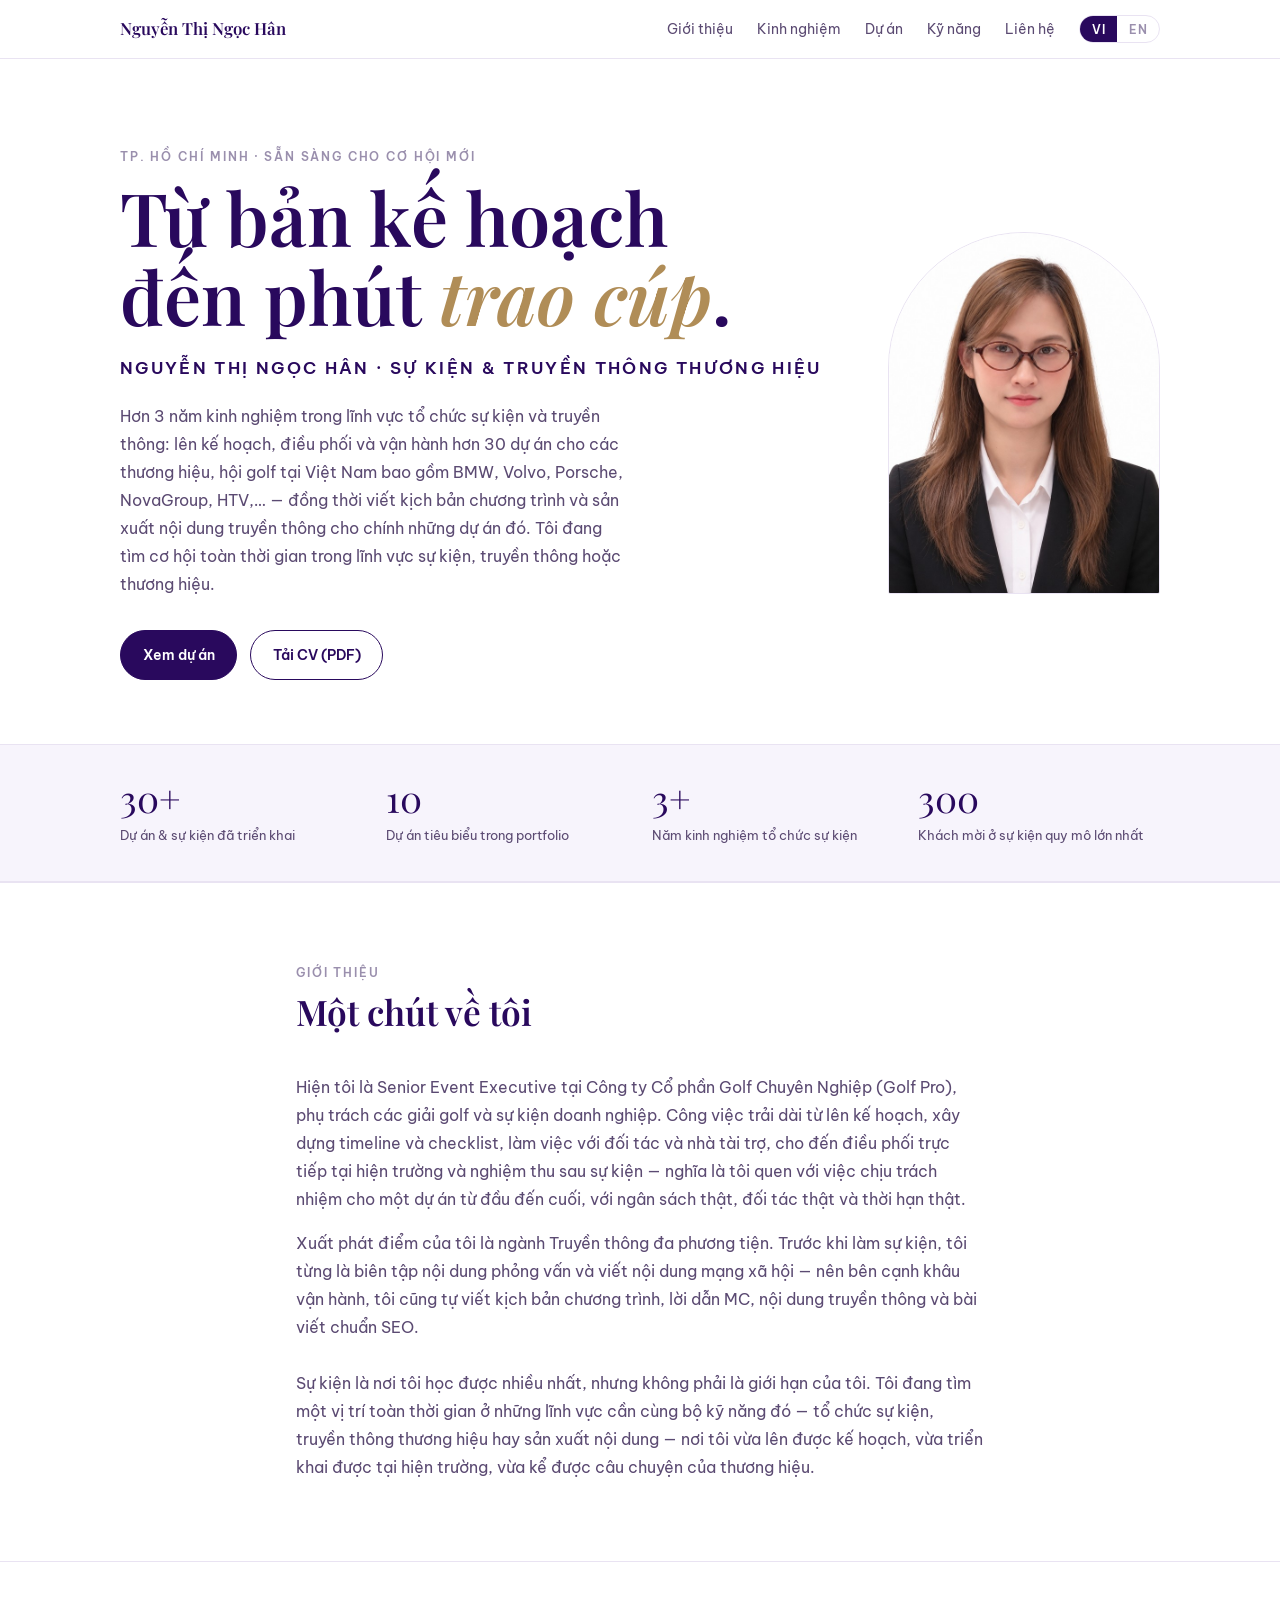
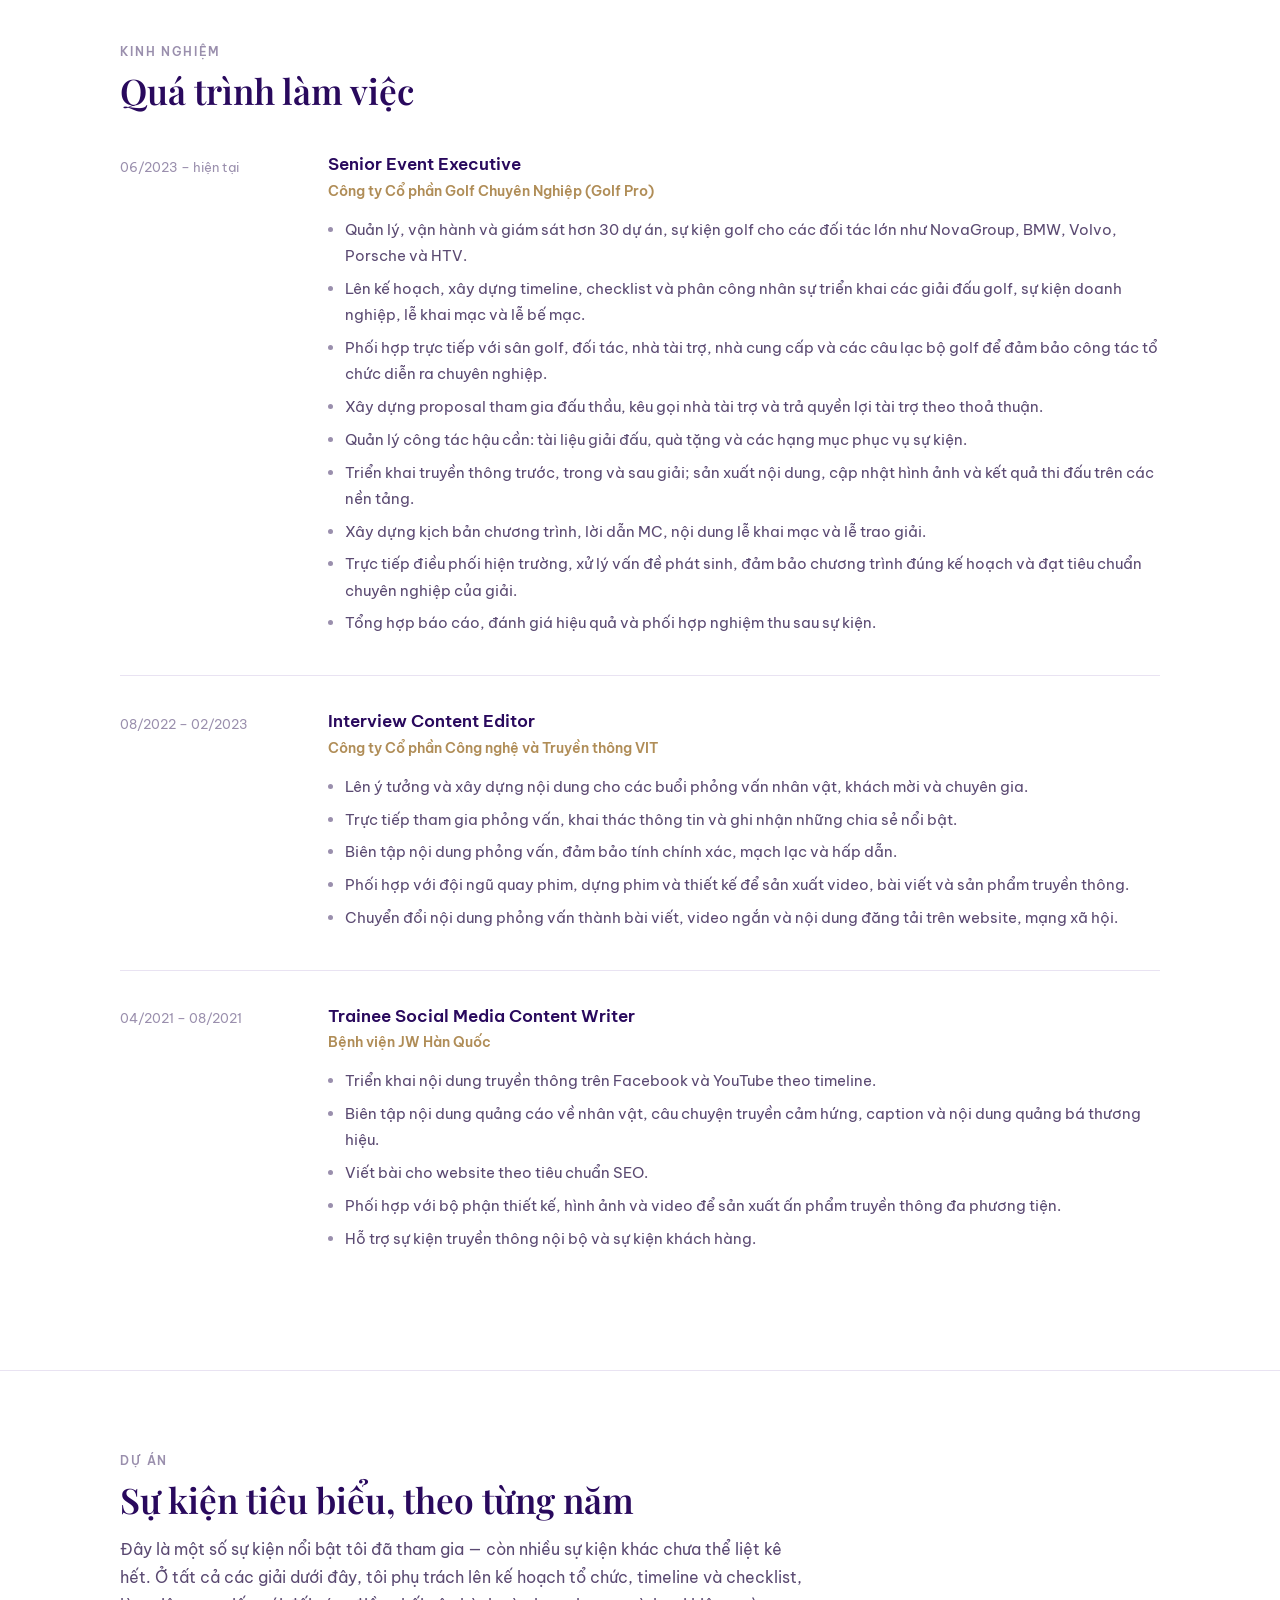
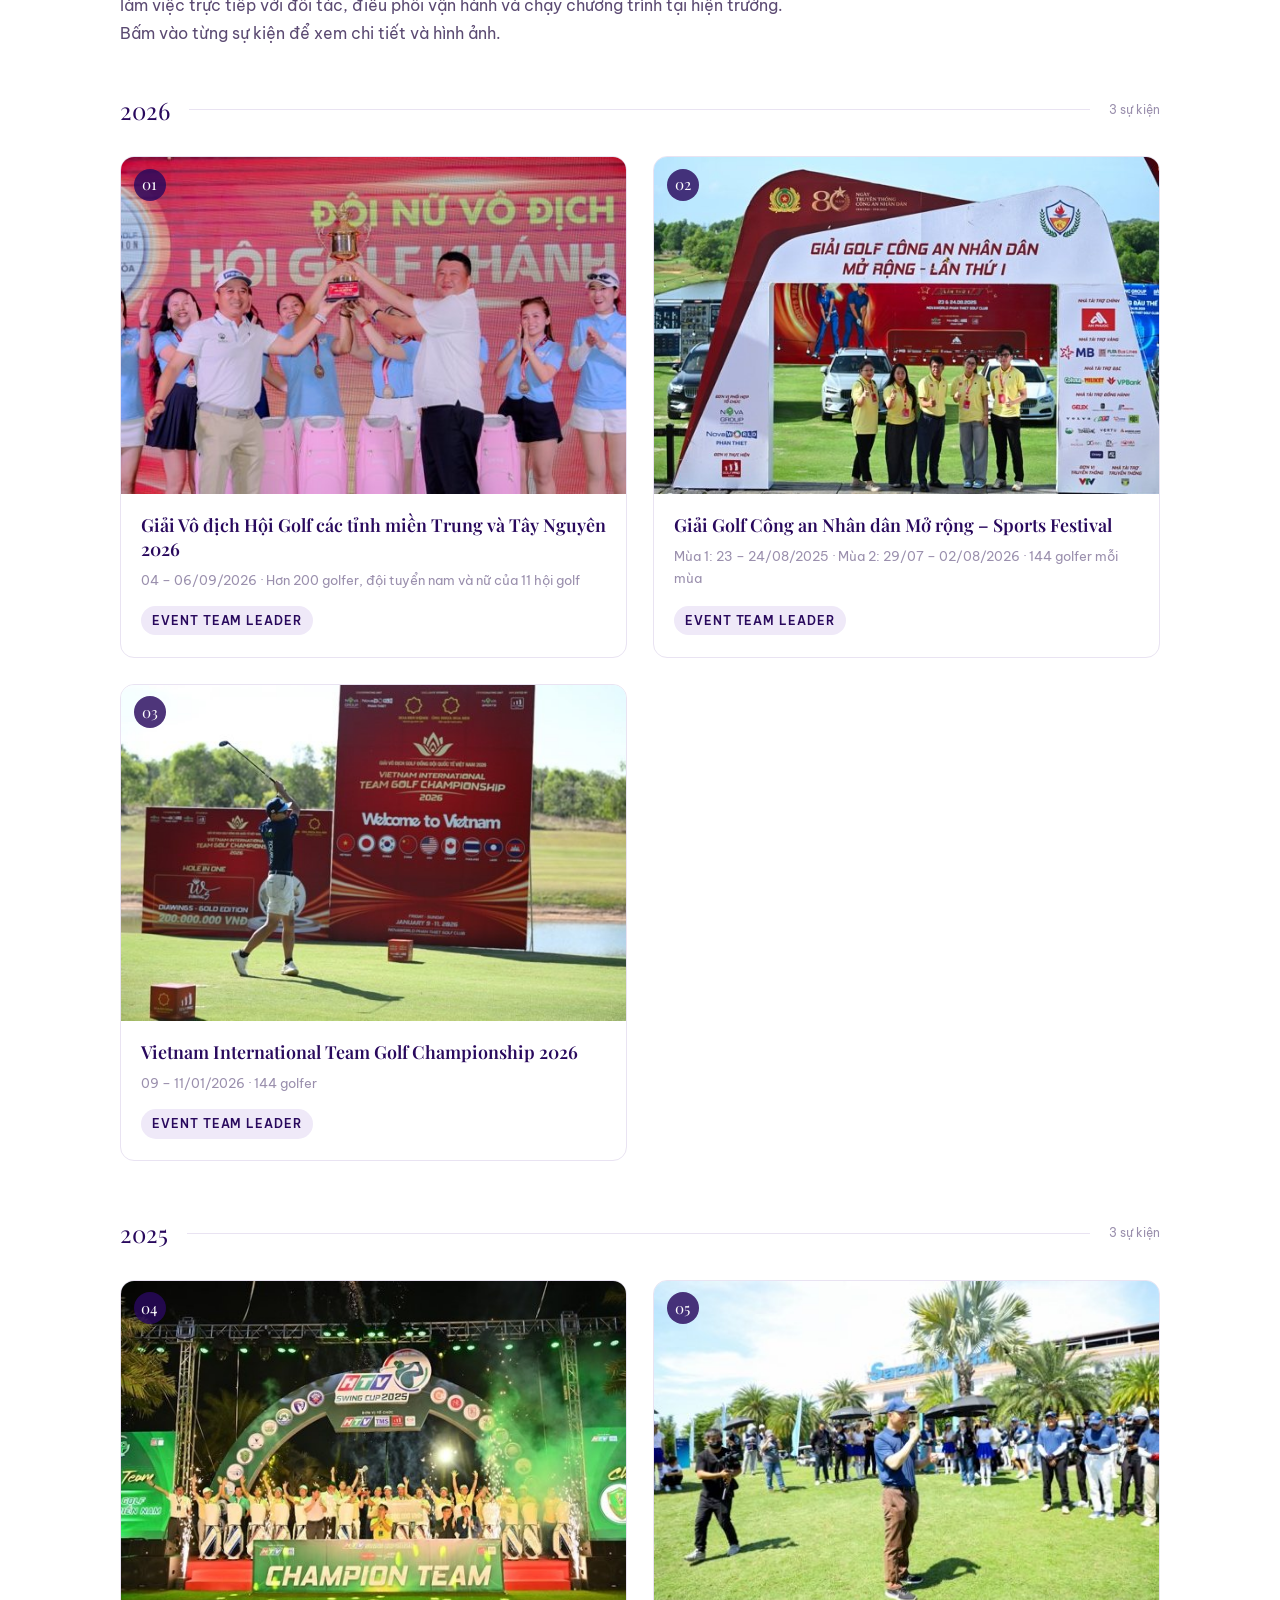
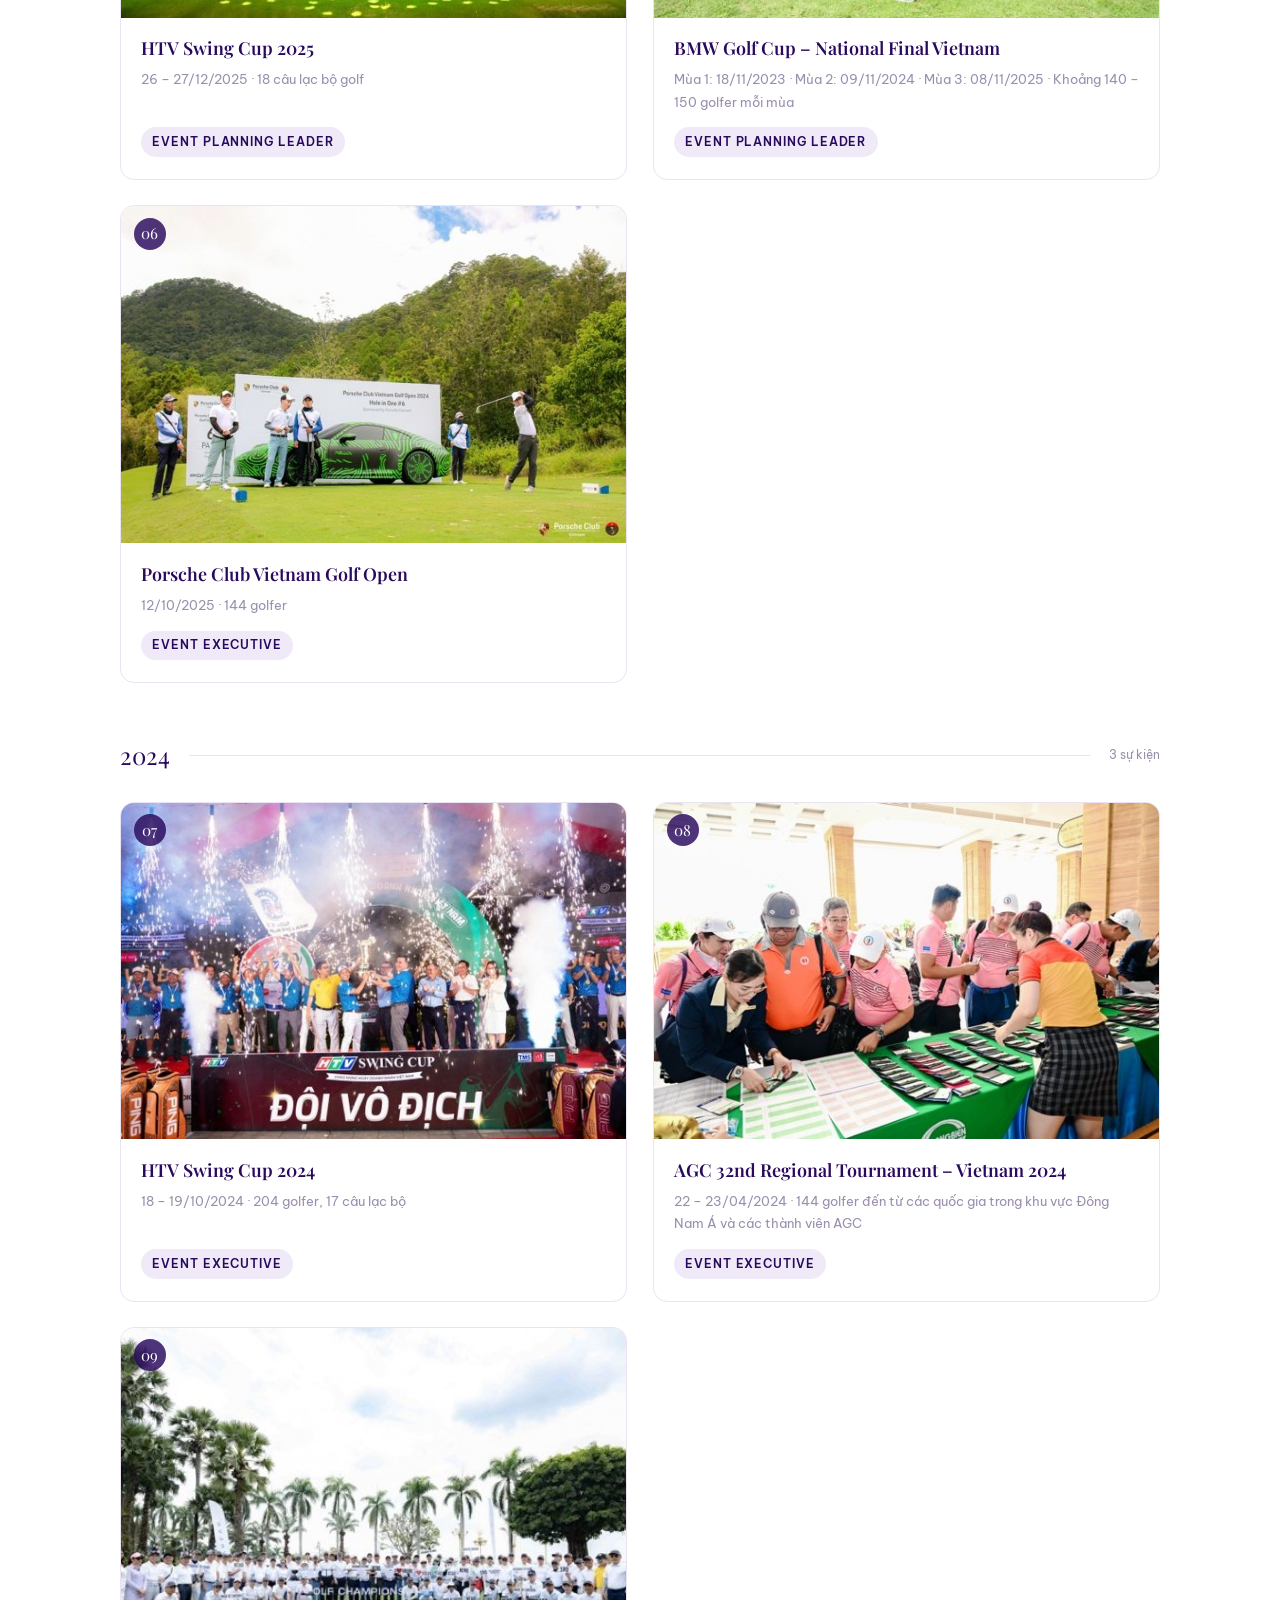
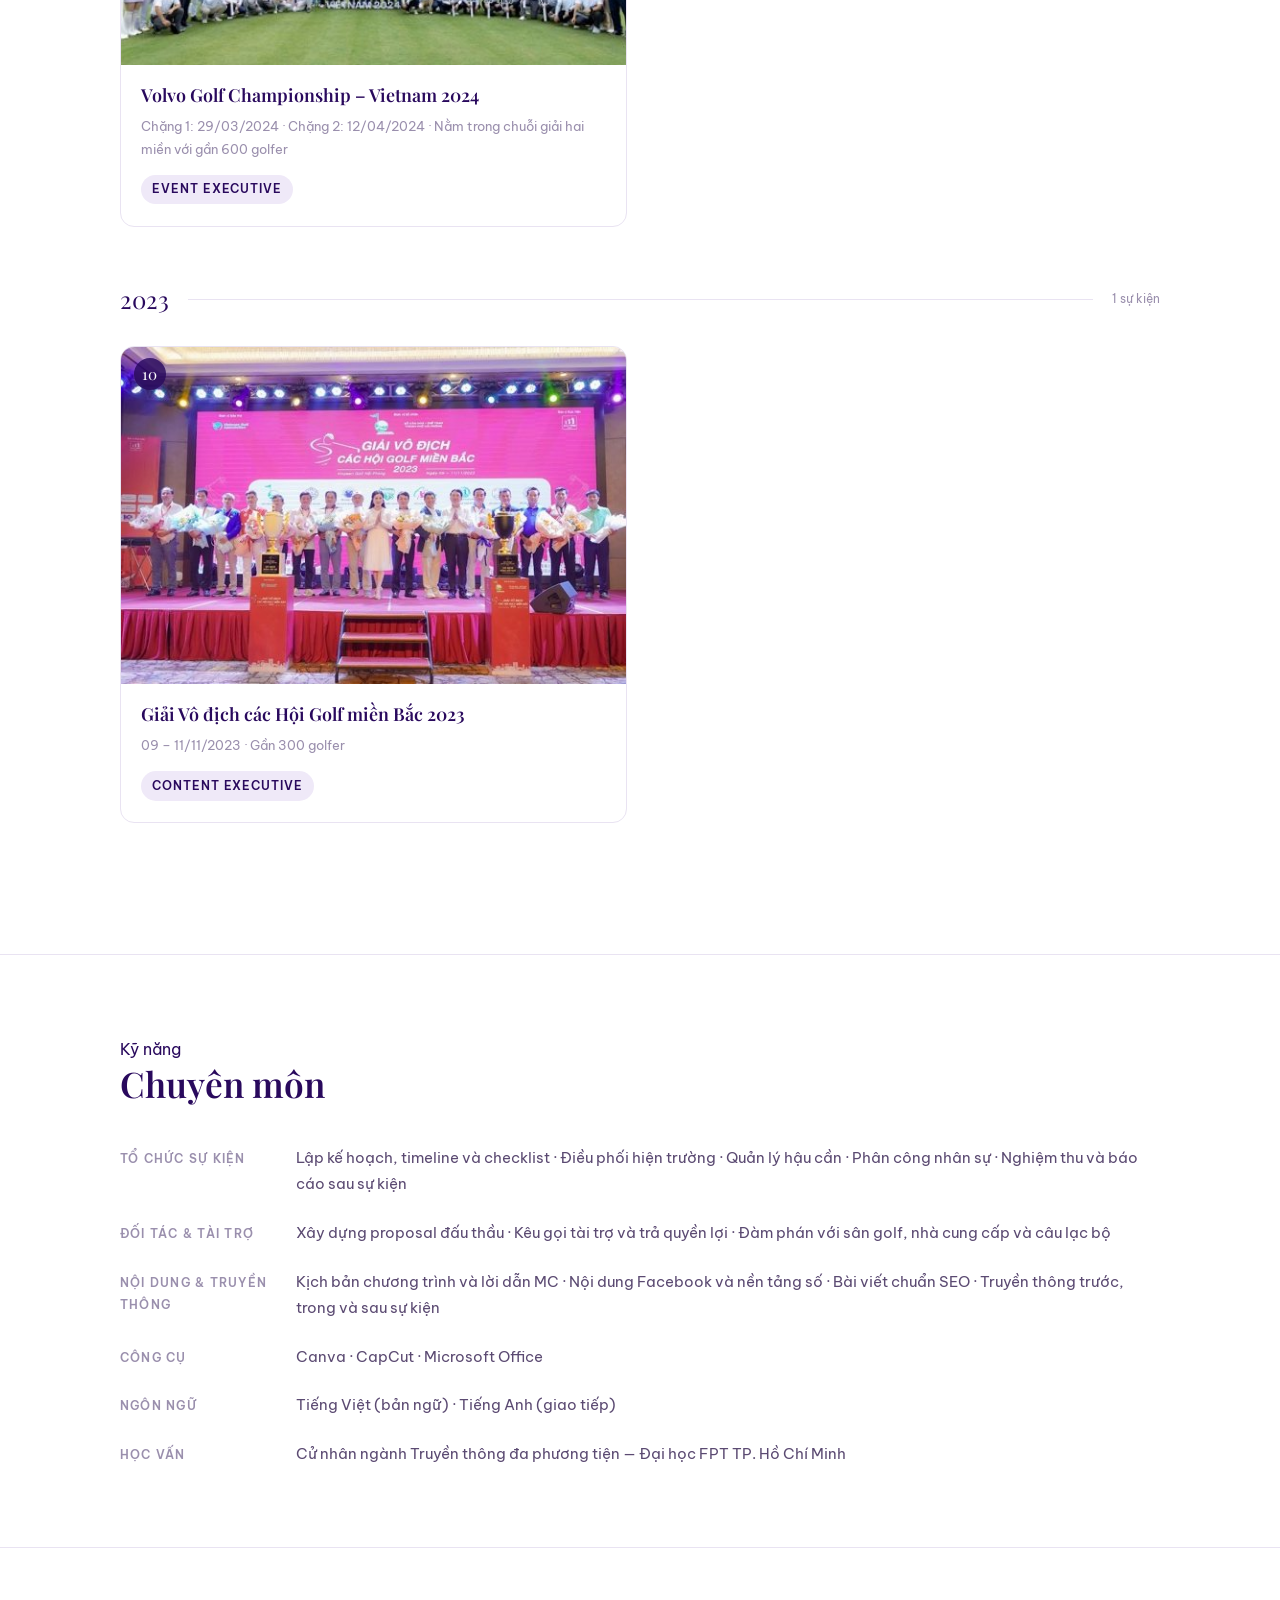
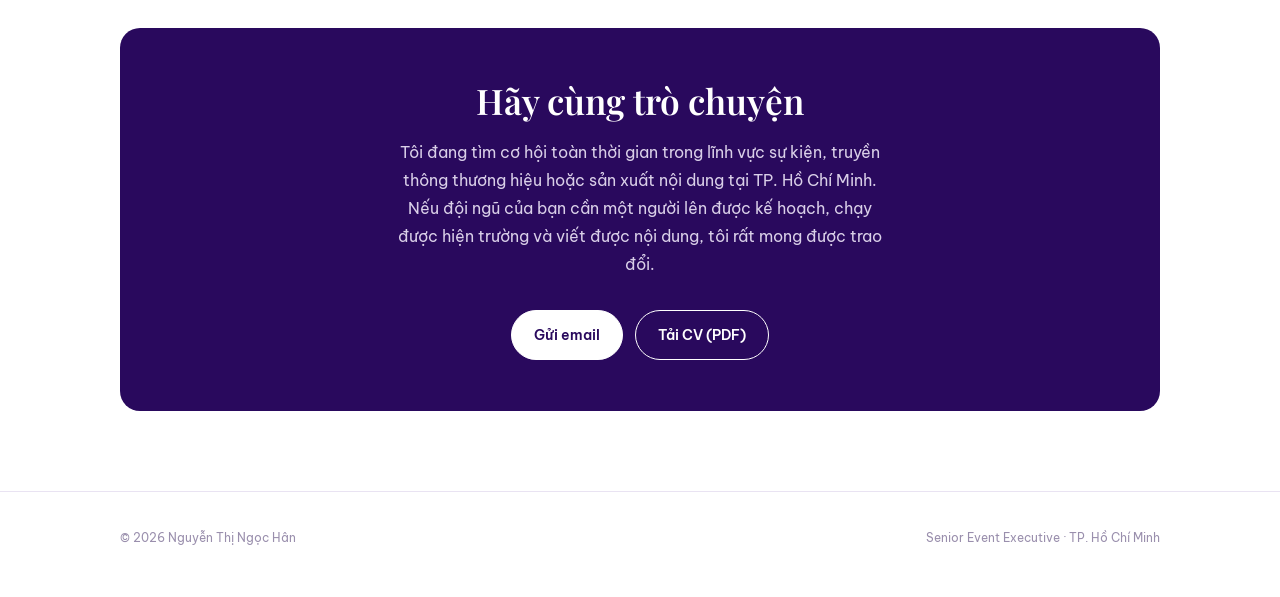
==== commit 7703e714: "Update 3" ====
--- a/index.html
+++ b/index.html
@@ -3,16 +3,16 @@
 <head>
   <meta charset="UTF-8">
   <meta name="viewport" content="width=device-width, initial-scale=1.0">
-  <title>Nguyễn Thị Ngọc Hân — Event Executive</title>
-  <meta name="description" content="Portfolio của Nguyễn Thị Ngọc Hân — chuyên viên tổ chức sự kiện và truyền thông, hơn 3 năm kinh nghiệm với BMW, Volvo, Porsche, NovaGroup và HTV. Đang tìm cơ hội toàn thời gian trong lĩnh vực sự kiện, truyền thông và thương hiệu.">
+  <title>Nguyễn Thị Ngọc Hân — Senior Event Executive</title>
+  <meta name="description" content="Portfolio của Nguyễn Thị Ngọc Hân — Senior Event Executive, hơn 3 năm kinh nghiệm với BMW, Volvo, Porsche, NovaGroup và HTV. Đang tìm cơ hội toàn thời gian trong lĩnh vực sự kiện, truyền thông và thương hiệu.">
   <link rel="icon" type="image/svg+xml" href="assets/img/favicon.svg">
   <link rel="preconnect" href="https://fonts.googleapis.com">
   <link rel="preconnect" href="https://fonts.gstatic.com" crossorigin>
   <link href="https://fonts.googleapis.com/css2?family=Playfair+Display:ital,wght@0,500;0,600;0,700;1,500&family=Be+Vietnam+Pro:wght@400;500;600&display=swap" rel="stylesheet">
   <link rel="stylesheet" href="assets/css/style.css">
 </head>
-<body data-title-vi="Nguyễn Thị Ngọc Hân — Event Executive" data-title-en="Han Nguyen — Event Executive"
-      data-desc-vi="Portfolio của Nguyễn Thị Ngọc Hân — chuyên viên tổ chức sự kiện và truyền thông, hơn 3 năm kinh nghiệm với BMW, Volvo, Porsche, NovaGroup và HTV. Đang tìm cơ hội toàn thời gian trong lĩnh vực sự kiện, truyền thông và thương hiệu." data-desc-en="Portfolio of Han Nguyen — an events and communications professional with 3+ years running golf tournaments for BMW, Volvo, Porsche, NovaGroup and HTV. Open to full-time roles in events, communications and brand.">
+<body data-title-vi="Nguyễn Thị Ngọc Hân — Senior Event Executive" data-title-en="Han Nguyen — Senior Event Executive"
+      data-desc-vi="Portfolio của Nguyễn Thị Ngọc Hân — Senior Event Executive, hơn 3 năm kinh nghiệm với BMW, Volvo, Porsche, NovaGroup và HTV. Đang tìm cơ hội toàn thời gian trong lĩnh vực sự kiện, truyền thông và thương hiệu." data-desc-en="Portfolio of Han Nguyen — a Senior Event Executive with 3+ years running golf tournaments for BMW, Volvo, Porsche, NovaGroup and HTV. Open to full-time roles in events, communications and brand.">
 
   <nav class="nav">
     <div class="nav-inner">
@@ -42,7 +42,7 @@
         <p class="intro reveal" data-vi="Hơn 3 năm kinh nghiệm trong lĩnh vực tổ chức sự kiện và truyền thông: lên kế hoạch, điều phối và vận hành hơn 30 dự án cho các thương hiệu, hội golf tại Việt Nam bao gồm BMW, Volvo, Porsche, NovaGroup, HTV,… — đồng thời viết kịch bản chương trình và sản xuất nội dung truyền thông cho chính những dự án đó. Tôi đang tìm cơ hội toàn thời gian trong lĩnh vực sự kiện, truyền thông hoặc thương hiệu." data-en="Over three years in event management and communications: planning, coordinating and running 30+ projects for brands and golf associations in Vietnam including BMW, Volvo, Porsche, NovaGroup and HTV — while writing the run-of-show scripts and producing the communications content for those same projects. I am looking for a full-time role in events, communications or brand.">Hơn 3 năm kinh nghiệm trong lĩnh vực tổ chức sự kiện và truyền thông: lên kế hoạch, điều phối và vận hành hơn 30 dự án cho các thương hiệu, hội golf tại Việt Nam bao gồm BMW, Volvo, Porsche, NovaGroup, HTV,… — đồng thời viết kịch bản chương trình và sản xuất nội dung truyền thông cho chính những dự án đó. Tôi đang tìm cơ hội toàn thời gian trong lĩnh vực sự kiện, truyền thông hoặc thương hiệu.</p>
         <div class="hero-cta reveal">
           <a class="btn btn-solid" data-vi="Xem dự án" data-en="View projects" href="#projects">Xem dự án</a>
-          <a class="btn btn-ghost" data-vi="Tải CV (PDF)" data-en="Download CV (PDF)" href="assets/CV_Nguyen_Thi_Ngoc_Han.pdf?v=3" data-href-vi="assets/CV_Nguyen_Thi_Ngoc_Han.pdf?v=3" data-href-en="assets/CV_Han_Nguyen_EN.pdf?v=3">Tải CV (PDF)</a>
+          <a class="btn btn-ghost" data-vi="Tải CV (PDF)" data-en="Download CV (PDF)" href="assets/CV_Nguyen_Thi_Ngoc_Han.pdf?v=4" data-href-vi="assets/CV_Nguyen_Thi_Ngoc_Han.pdf?v=4" data-href-en="assets/CV_Han_Nguyen_EN.pdf?v=4">Tải CV (PDF)</a>
         </div>
       </div>
       <div class="portrait reveal">
@@ -76,8 +76,8 @@
     <div class="wrap wrap-text">
       <p class="kicker" data-vi="Giới thiệu" data-en="About">Giới thiệu</p>
       <h2 data-vi="Một chút về tôi" data-en="A little about me">Một chút về tôi</h2>
-      <p data-vi="Hiện tôi là Event Executive tại Công ty Cổ phần Golf Chuyên Nghiệp (Golf Pro), phụ trách các giải golf và sự kiện doanh nghiệp. Công việc trải dài từ lên kế hoạch, xây dựng timeline và checklist, làm việc với đối tác và nhà tài trợ, cho đến điều phối trực tiếp tại hiện trường và nghiệm thu sau sự kiện — nghĩa là tôi quen với việc chịu trách nhiệm cho một dự án từ đầu đến cuối, với ngân sách thật, đối tác thật và thời hạn thật." data-en="I am currently an Event Executive at Professional Golf JSC (Golf Pro), responsible for golf tournaments and corporate events. The work runs from planning, timelines and checklists, through partner and sponsor management, to hands-on coordination on site and post-event sign-off — which means I am used to owning a project end to end, with real budgets, real partners and real deadlines." style="color:var(--ink-2); margin-bottom:1rem;">Hiện tôi là Event Executive tại Công ty Cổ phần Golf Chuyên Nghiệp (Golf Pro), phụ trách các giải golf và sự kiện doanh nghiệp. Công việc trải dài từ lên kế hoạch, xây dựng timeline và checklist, làm việc với đối tác và nhà tài trợ, cho đến điều phối trực tiếp tại hiện trường và nghiệm thu sau sự kiện — nghĩa là tôi quen với việc chịu trách nhiệm cho một dự án từ đầu đến cuối, với ngân sách thật, đối tác thật và thời hạn thật.</p>
-      <p data-vi="Xuất phát điểm của tôi là ngành Truyền thông đa phương tiện. Trước khi làm sự kiện, tôi từng là biên tập nội dung phỏng vấn và viết nội dung mạng xã hội — nên bên cạnh khâu vận hành, tôi cũng tự viết kịch bản chương trình, lời dẫn MC, nội dung truyền thông và bài viết chuẩn SEO.&amp;lt;br&amp;gt;&amp;lt;br&amp;gt;Sự kiện là nơi tôi học được nhiều nhất, nhưng không phải là giới hạn của tôi. Tôi đang tìm một vị trí toàn thời gian ở những lĩnh vực cần cùng bộ kỹ năng đó — tổ chức sự kiện, truyền thông thương hiệu hay sản xuất nội dung — nơi tôi vừa lên được kế hoạch, vừa triển khai được tại hiện trường, vừa kể được câu chuyện của thương hiệu." data-en="I came into this from a multimedia communications degree. Before events I worked as an interview content editor and a social media content writer — so alongside operations, I write the run-of-show scripts, MC cues, communications content and SEO articles myself.&amp;lt;br&amp;gt;&amp;lt;br&amp;gt;Events are where I have learned the most, but they are not where I want to stop. I am looking for a full-time role in any field that calls for the same skill set — event management, brand communications or content production — somewhere I can plan the work, deliver it on the ground, and tell the brand’s story around it." style="color:var(--ink-2);">Xuất phát điểm của tôi là ngành Truyền thông đa phương tiện. Trước khi làm sự kiện, tôi từng là biên tập nội dung phỏng vấn và viết nội dung mạng xã hội — nên bên cạnh khâu vận hành, tôi cũng tự viết kịch bản chương trình, lời dẫn MC, nội dung truyền thông và bài viết chuẩn SEO.&lt;br&gt;&lt;br&gt;Sự kiện là nơi tôi học được nhiều nhất, nhưng không phải là giới hạn của tôi. Tôi đang tìm một vị trí toàn thời gian ở những lĩnh vực cần cùng bộ kỹ năng đó — tổ chức sự kiện, truyền thông thương hiệu hay sản xuất nội dung — nơi tôi vừa lên được kế hoạch, vừa triển khai được tại hiện trường, vừa kể được câu chuyện của thương hiệu.</p>
+      <p data-vi="Hiện tôi là Senior Event Executive tại Công ty Cổ phần Golf Chuyên Nghiệp (Golf Pro), phụ trách các giải golf và sự kiện doanh nghiệp. Công việc trải dài từ lên kế hoạch, xây dựng timeline và checklist, làm việc với đối tác và nhà tài trợ, cho đến điều phối trực tiếp tại hiện trường và nghiệm thu sau sự kiện — nghĩa là tôi quen với việc chịu trách nhiệm cho một dự án từ đầu đến cuối, với ngân sách thật, đối tác thật và thời hạn thật." data-en="I am currently a Senior Event Executive at Professional Golf JSC (Golf Pro), responsible for golf tournaments and corporate events. The work runs from planning, timelines and checklists, through partner and sponsor management, to hands-on coordination on site and post-event sign-off — which means I am used to owning a project end to end, with real budgets, real partners and real deadlines." style="color:var(--ink-2); margin-bottom:1rem;">Hiện tôi là Senior Event Executive tại Công ty Cổ phần Golf Chuyên Nghiệp (Golf Pro), phụ trách các giải golf và sự kiện doanh nghiệp. Công việc trải dài từ lên kế hoạch, xây dựng timeline và checklist, làm việc với đối tác và nhà tài trợ, cho đến điều phối trực tiếp tại hiện trường và nghiệm thu sau sự kiện — nghĩa là tôi quen với việc chịu trách nhiệm cho một dự án từ đầu đến cuối, với ngân sách thật, đối tác thật và thời hạn thật.</p>
+      <p data-vi="Xuất phát điểm của tôi là ngành Truyền thông đa phương tiện. Trước khi làm sự kiện, tôi từng là biên tập nội dung phỏng vấn và viết nội dung mạng xã hội — nên bên cạnh khâu vận hành, tôi cũng tự viết kịch bản chương trình, lời dẫn MC, nội dung truyền thông và bài viết chuẩn SEO.&lt;br&gt;&lt;br&gt;Sự kiện là nơi tôi học được nhiều nhất, nhưng không phải là giới hạn của tôi. Tôi đang tìm một vị trí toàn thời gian ở những lĩnh vực cần cùng bộ kỹ năng đó — tổ chức sự kiện, truyền thông thương hiệu hay sản xuất nội dung — nơi tôi vừa lên được kế hoạch, vừa triển khai được tại hiện trường, vừa kể được câu chuyện của thương hiệu." data-en="I came into this from a multimedia communications degree. Before events I worked as an interview content editor and a social media content writer — so alongside operations, I write the run-of-show scripts, MC cues, communications content and SEO articles myself.&lt;br&gt;&lt;br&gt;Events are where I have learned the most, but they are not where I want to stop. I am looking for a full-time role in any field that calls for the same skill set — event management, brand communications or content production — somewhere I can plan the work, deliver it on the ground, and tell the brand’s story around it." style="color:var(--ink-2);">Xuất phát điểm của tôi là ngành Truyền thông đa phương tiện. Trước khi làm sự kiện, tôi từng là biên tập nội dung phỏng vấn và viết nội dung mạng xã hội — nên bên cạnh khâu vận hành, tôi cũng tự viết kịch bản chương trình, lời dẫn MC, nội dung truyền thông và bài viết chuẩn SEO.<br><br>Sự kiện là nơi tôi học được nhiều nhất, nhưng không phải là giới hạn của tôi. Tôi đang tìm một vị trí toàn thời gian ở những lĩnh vực cần cùng bộ kỹ năng đó — tổ chức sự kiện, truyền thông thương hiệu hay sản xuất nội dung — nơi tôi vừa lên được kế hoạch, vừa triển khai được tại hiện trường, vừa kể được câu chuyện của thương hiệu.</p>
     </div>
   </section>
 
@@ -89,7 +89,7 @@
       <div class="job reveal">
         <div class="when" data-vi="06/2023 – hiện tại" data-en="Jun 2023 – Present">06/2023 – hiện tại</div>
         <div>
-          <h3 data-vi="Event Executive" data-en="Event Executive">Event Executive</h3>
+          <h3 data-vi="Senior Event Executive" data-en="Senior Event Executive">Senior Event Executive</h3>
           <p class="org" data-vi="Công ty Cổ phần Golf Chuyên Nghiệp (Golf Pro)" data-en="Professional Golf JSC (Golf Pro)">Công ty Cổ phần Golf Chuyên Nghiệp (Golf Pro)</p>
           <ul>
       <li data-vi="Quản lý, vận hành và giám sát hơn 30 dự án, sự kiện golf cho các đối tác lớn như NovaGroup, BMW, Volvo, Porsche và HTV." data-en="Managed and supervised 30+ golf projects and events for major partners including NovaGroup, BMW, Volvo, Porsche and HTV.">Quản lý, vận hành và giám sát hơn 30 dự án, sự kiện golf cho các đối tác lớn như NovaGroup, BMW, Volvo, Porsche và HTV.</li>
@@ -330,7 +330,7 @@
         <p data-vi="Tôi đang tìm cơ hội toàn thời gian trong lĩnh vực sự kiện, truyền thông thương hiệu hoặc sản xuất nội dung tại TP. Hồ Chí Minh. Nếu đội ngũ của bạn cần một người lên được kế hoạch, chạy được hiện trường và viết được nội dung, tôi rất mong được trao đổi." data-en="I am looking for a full-time role in events, brand communications or content production, based in Ho Chi Minh City. If your team needs someone who can plan the work, run it on the ground and write the content around it, I would love to hear from you.">Tôi đang tìm cơ hội toàn thời gian trong lĩnh vực sự kiện, truyền thông thương hiệu hoặc sản xuất nội dung tại TP. Hồ Chí Minh. Nếu đội ngũ của bạn cần một người lên được kế hoạch, chạy được hiện trường và viết được nội dung, tôi rất mong được trao đổi.</p>
         <div class="contact-actions">
           <a class="btn btn-solid" data-vi="Gửi email" data-en="Send an email" href="mailto:nguyenthingochan1603@gmail.com">Gửi email</a>
-          <a class="btn btn-ghost" data-vi="Tải CV (PDF)" data-en="Download CV (PDF)" href="assets/CV_Nguyen_Thi_Ngoc_Han.pdf?v=3" data-href-vi="assets/CV_Nguyen_Thi_Ngoc_Han.pdf?v=3" data-href-en="assets/CV_Han_Nguyen_EN.pdf?v=3">Tải CV (PDF)</a>
+          <a class="btn btn-ghost" data-vi="Tải CV (PDF)" data-en="Download CV (PDF)" href="assets/CV_Nguyen_Thi_Ngoc_Han.pdf?v=4" data-href-vi="assets/CV_Nguyen_Thi_Ngoc_Han.pdf?v=4" data-href-en="assets/CV_Han_Nguyen_EN.pdf?v=4">Tải CV (PDF)</a>
         </div>
       </div>
     </div>
@@ -339,7 +339,7 @@
   <footer class="footer">
     <div class="wrap">
       <p>© <span id="year">2026</span> <span data-vi="Nguyễn Thị Ngọc Hân" data-en="Han Nguyen">Nguyễn Thị Ngọc Hân</span></p>
-      <p data-vi="Event Executive · TP. Hồ Chí Minh" data-en="Event Executive · Ho Chi Minh City">Event Executive · TP. Hồ Chí Minh</p>
+      <p data-vi="Senior Event Executive · TP. Hồ Chí Minh" data-en="Senior Event Executive · Ho Chi Minh City">Senior Event Executive · TP. Hồ Chí Minh</p>
     </div>
   </footer>
 
